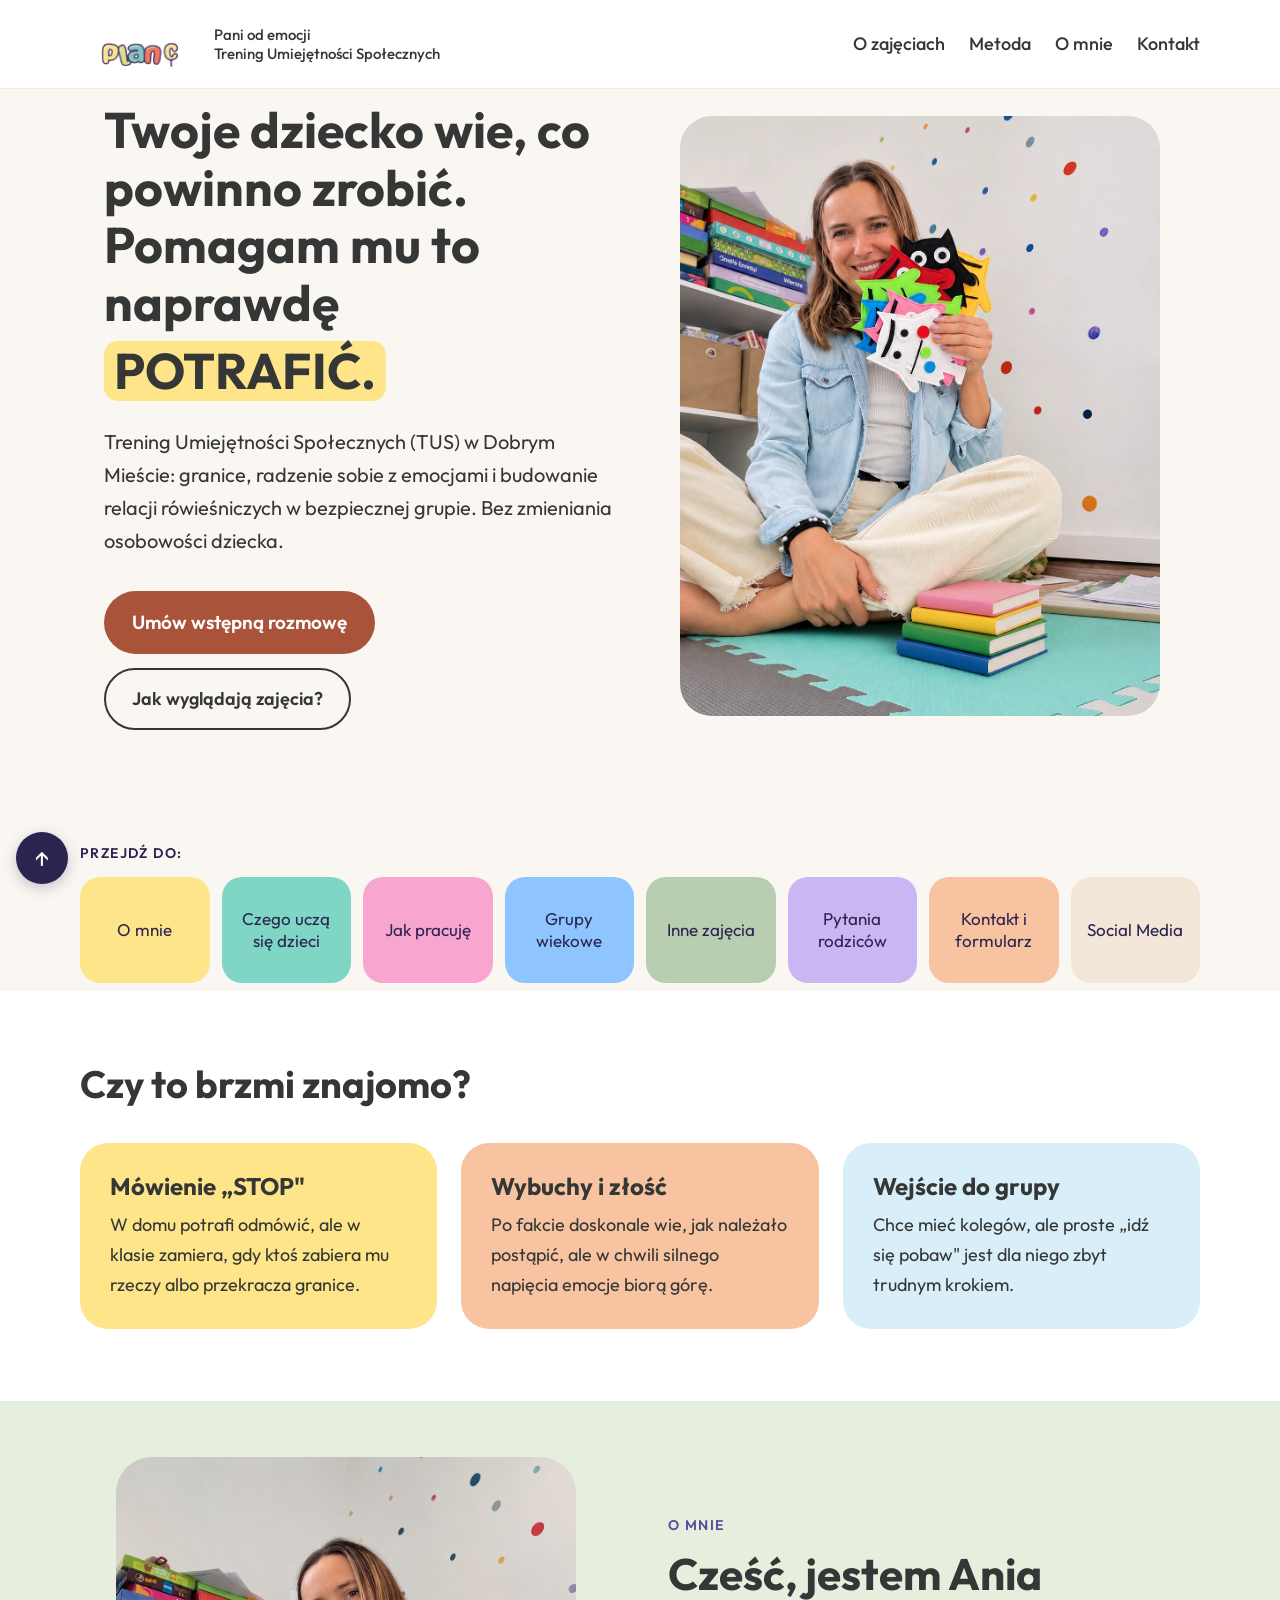
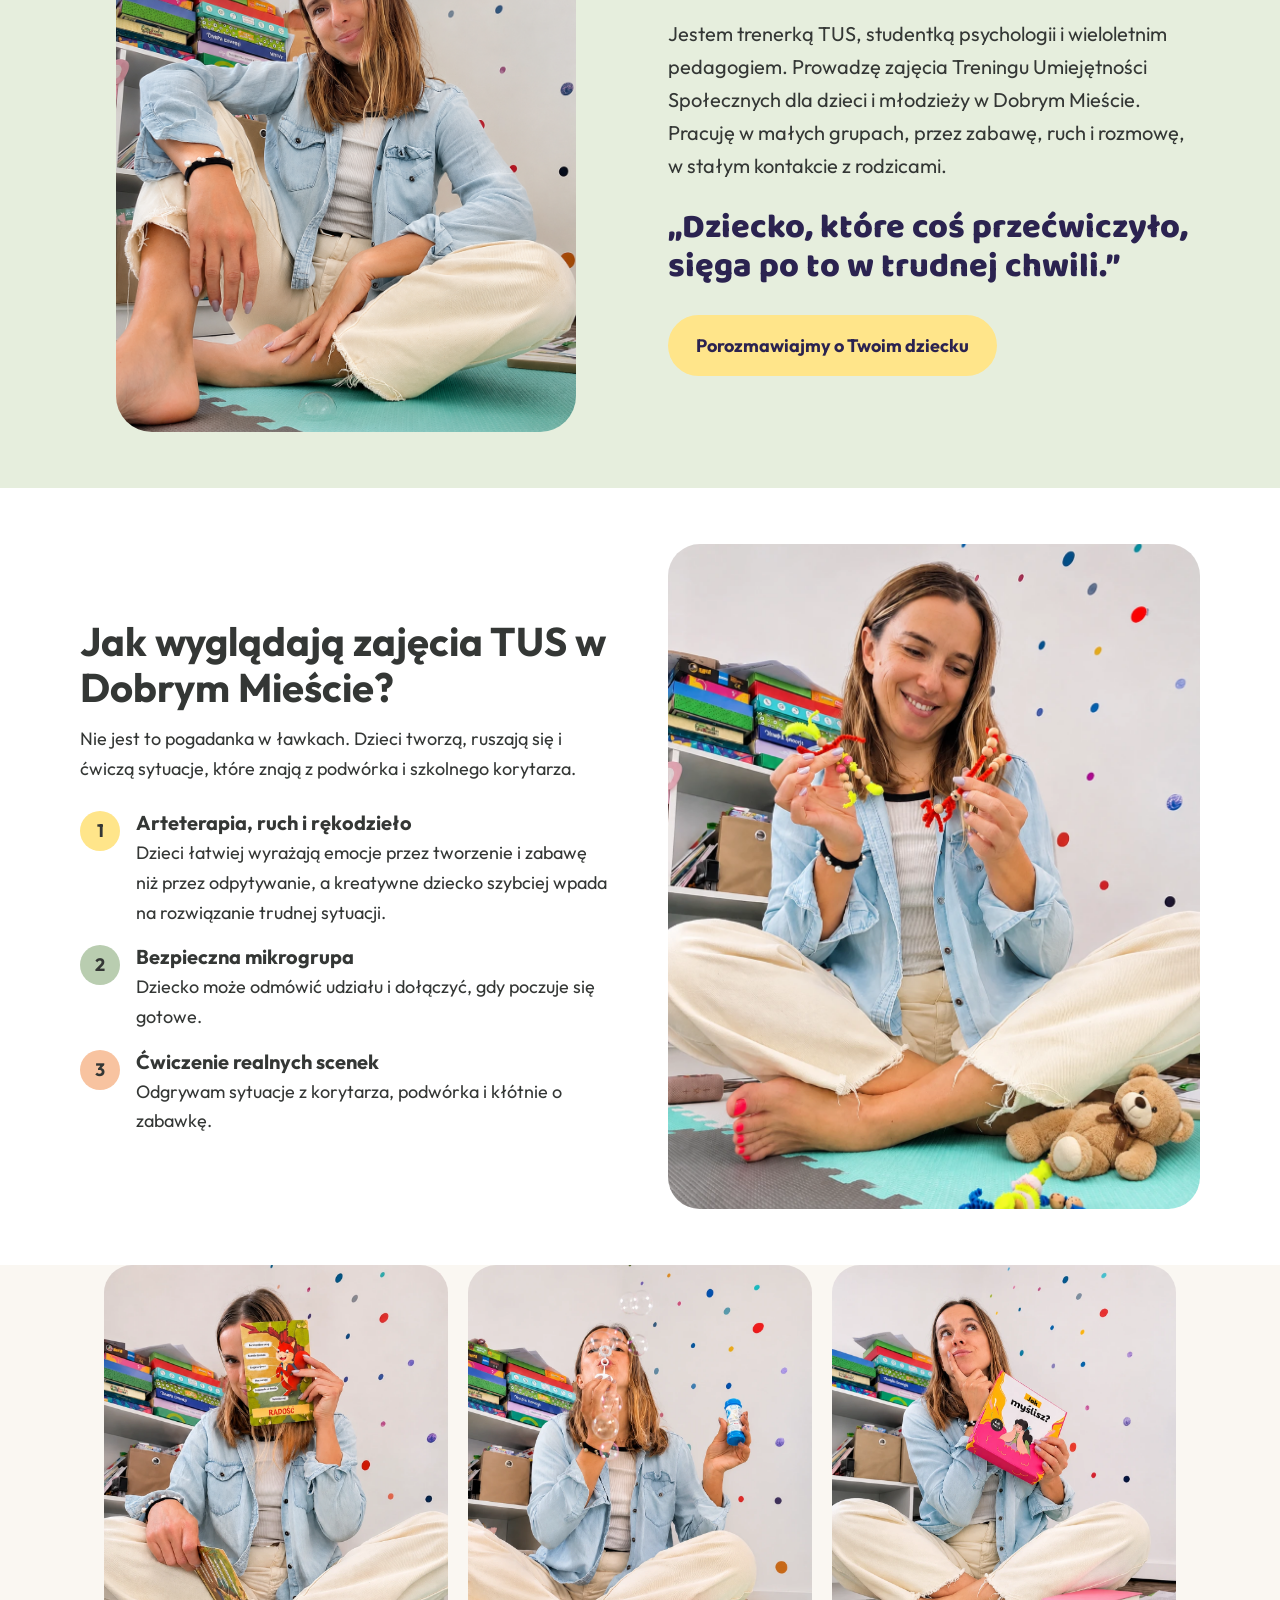
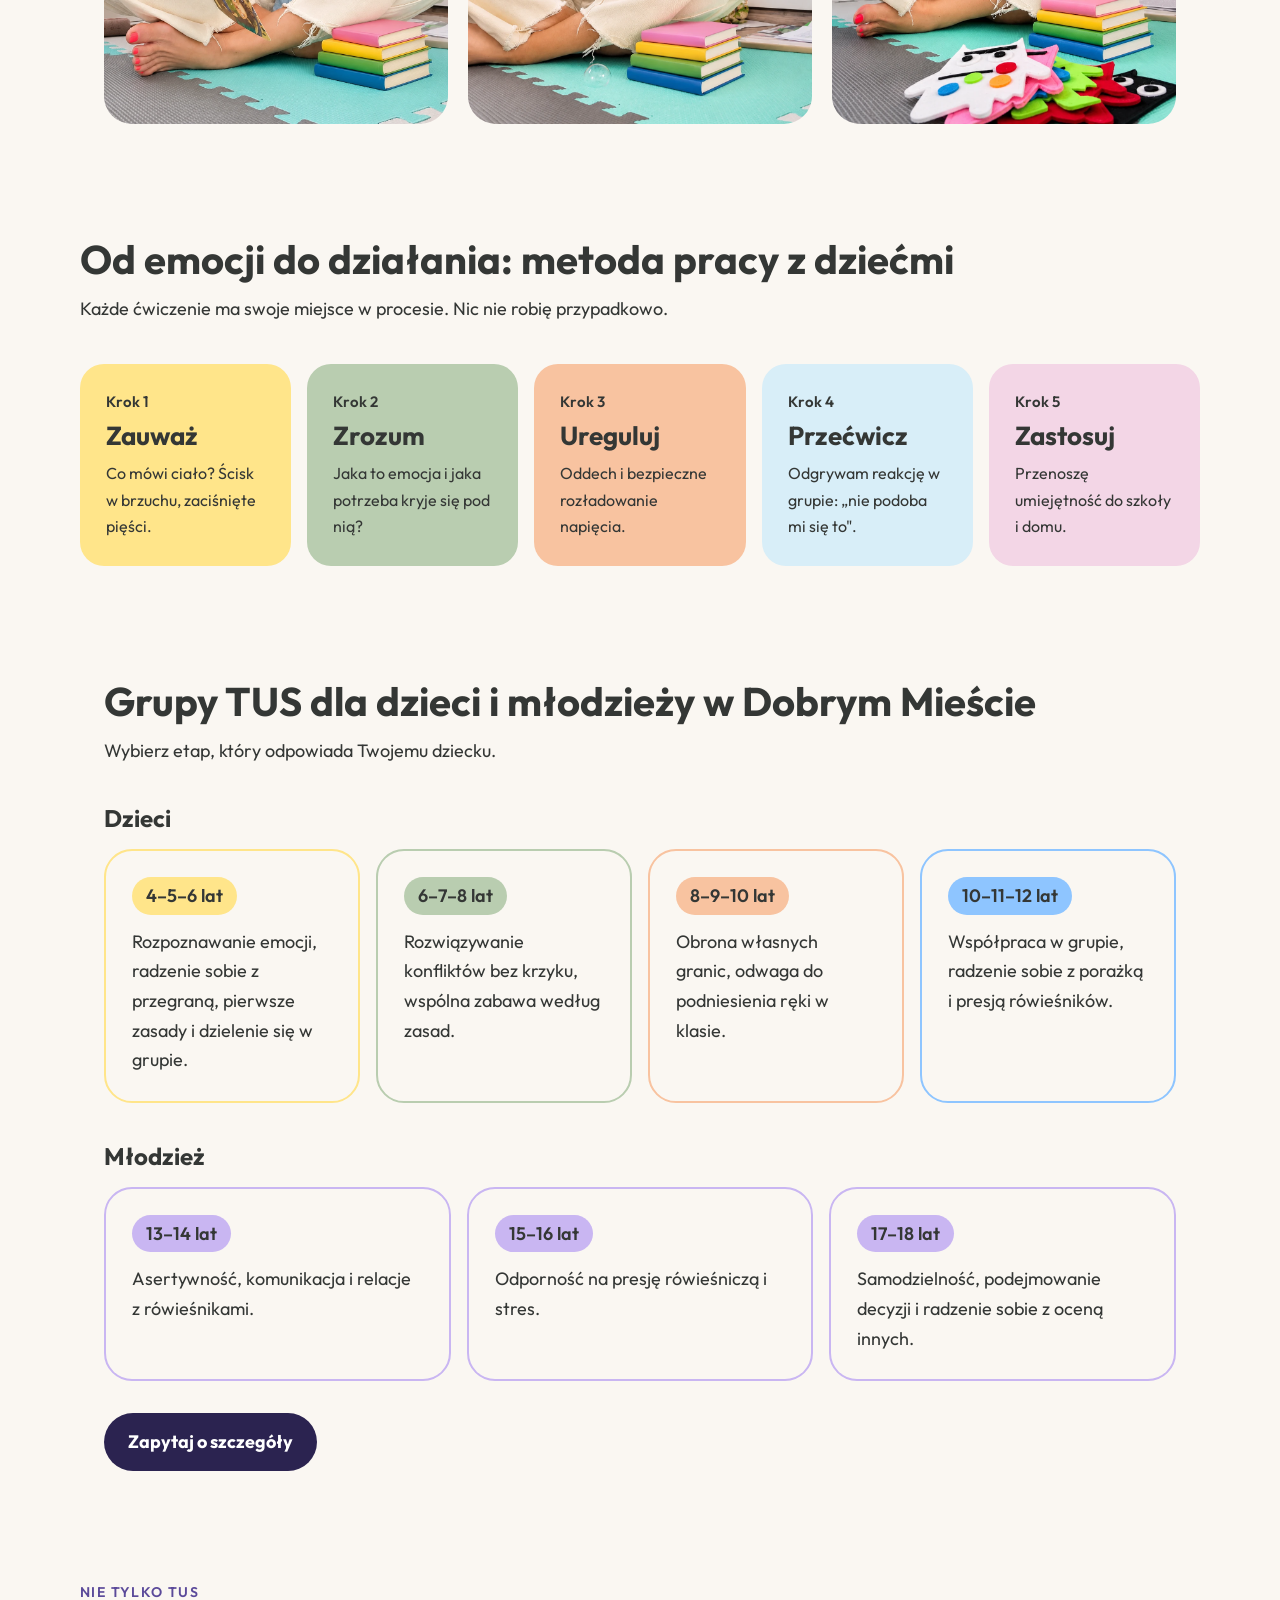
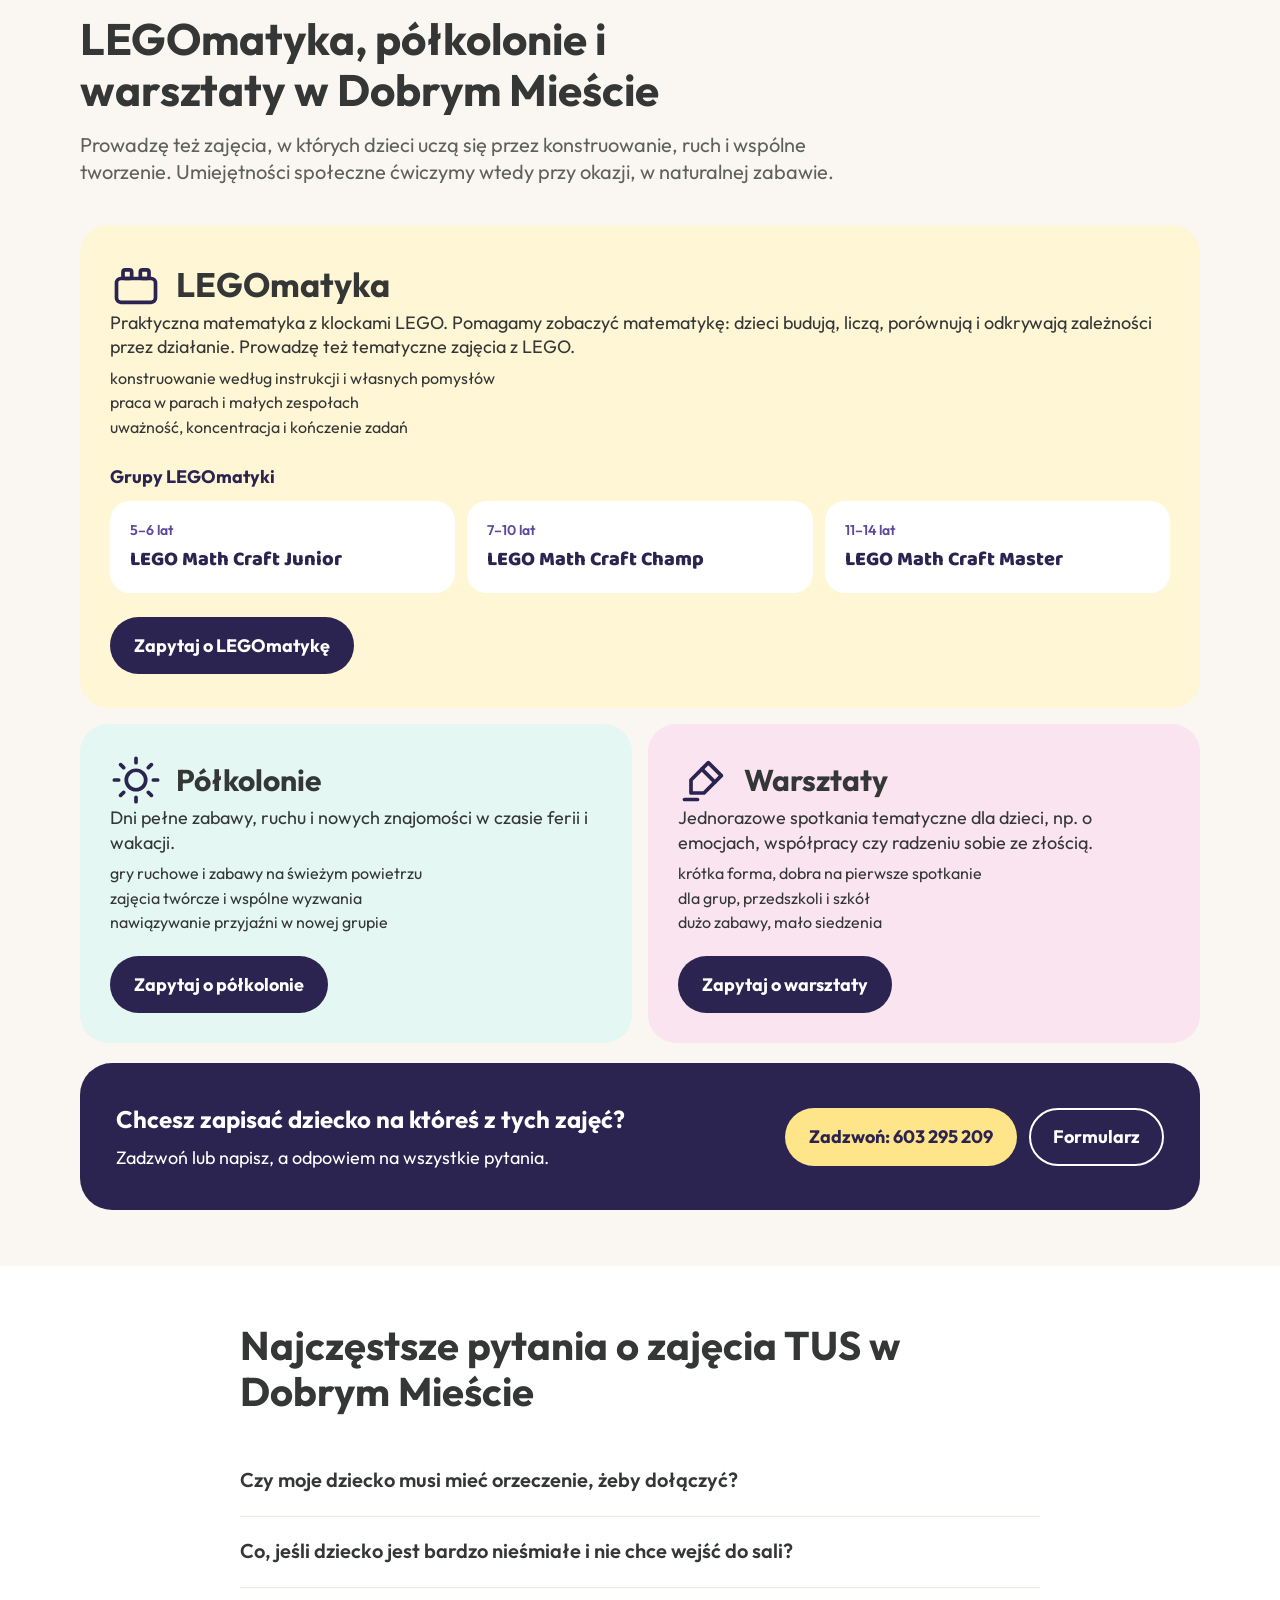
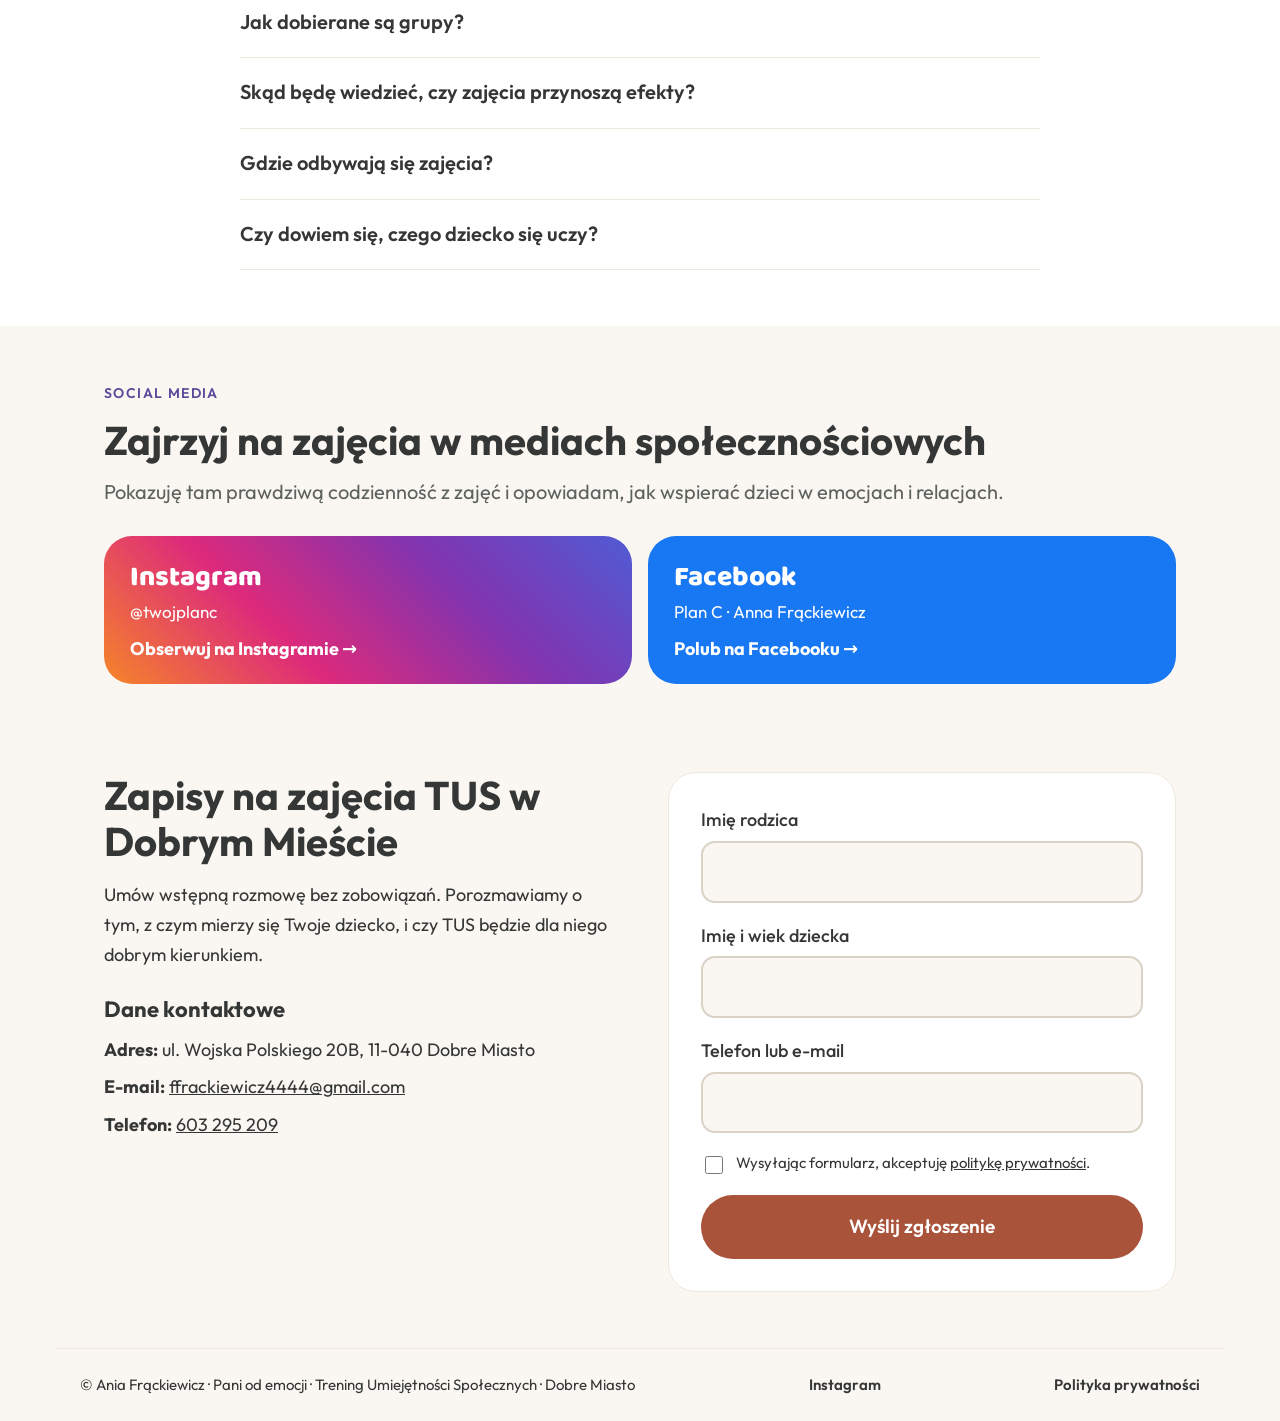
==== index.html @ 31fbe19f "Przycisk Zapytaj o szczegóły w tym samym ciemnym kolorze co pozostałe Co-Authored-By: Claude Haiku 5" ====
<!doctype html>
<html lang="pl">
<head>
<meta charset="utf-8">
<meta name="viewport" content="width=device-width, initial-scale=1">
<title>TUS Dobre Miasto – zajęcia dla dzieci | Ania Frąckiewicz</title>
<meta name="description" content="Trening Umiejętności Społecznych w Dobrym Mieście dla dzieci 3,5–17 lat: emocje, granice, relacje i pewność siebie w bezpiecznej grupie. Umów wstępną rozmowę.">
</head>
<body style="margin:0">
<link rel="stylesheet" href="fonts/fonts.css">
<style>
.tus-page{margin:0;background:#FAF7F2;color:#343735;font-family:'Outfit',system-ui,sans-serif;font-size:18px;line-height:1.65}
.tus-page img{max-width:100%;height:auto}
.tus-page section{box-sizing:border-box}
#inne-zajecia p,#inne-zajecia li,#inne-zajecia h3,#inne-zajecia h4{line-height:1.35}
#inne-zajecia li{margin:0 !important;padding:0 !important}
@media (max-width:700px){.tus-page .metoda-desc{font-size:clamp(11px,3.4vw,13px) !important}}
@media (max-width:700px){.tus-page .galeria-desk{display:none}}
@media (min-width:700px){.tus-page .one-line-desk{white-space:nowrap}}
@media (min-width:700px){.tus-page .cta-line{white-space:nowrap}}
#inne-zajecia ul{margin-top:8px !important}
.tus-page .inne-grid{display:grid;grid-template-columns:repeat(2,minmax(0,1fr));gap:16px}
@media (max-width:700px){.tus-page .inne-grid{grid-template-columns:1fr}}
.tus-page a{color:#343735}
.tus-page h1,.tus-page h2,.tus-page h3{font-family:'Outfit',system-ui,sans-serif;font-weight:700;line-height:1.15;margin:0;color:#343735}
.tus-page p{margin:0}
.tus-page details summary{cursor:pointer;list-style:none}
.tus-page details summary::-webkit-details-marker{display:none}
.tus-page .hnav{flex-wrap:nowrap}
@media (min-width:1000px){
  .tus-page .menu-tiles{grid-template-columns:repeat(8,minmax(0,1fr)) !important;width:100%;box-sizing:border-box}
}
@media (max-width:640px){
  .tus-page section{padding-top:48px !important;padding-bottom:48px !important}
  .tus-page .hdr{background:#FAF7F2 !important;border-bottom:none !important}
  .tus-page .hero-photo{order:-1}
  .tus-page #hero{position:relative;overflow:hidden;display:flex;flex-direction:column;justify-content:flex-end;min-height:940px;padding:96px 24px 8px !important;background:#2B2350 !important}
  .tus-page #hero .hero-wrap{display:contents !important}
  .tus-page #hero .hero-photo{position:absolute !important;top:0;left:0;width:100% !important;height:100% !important;max-width:none !important;aspect-ratio:auto !important;border-radius:0 !important;object-fit:cover;object-position:center 25%;z-index:0}
  .tus-page #hero::after{content:"";position:absolute;inset:0;background:linear-gradient(180deg,rgba(43,35,80,.10) 0%,rgba(43,35,80,.45) 40%,rgba(43,35,80,.92) 100%);pointer-events:none;z-index:1}
  .tus-page #hero .hero-text{position:static}
  .tus-page #hero .hero-text > *:not(.hero-badge){position:relative;z-index:2}
  .tus-page #hero h1,.tus-page #hero .hero-lead{color:#FFFFFF !important}
  .tus-page #hero h1 span{color:#2B2350 !important}
  .tus-page #hero .hero-lead{line-height:1.45 !important;margin:14px 0 24px !important}
  .tus-page #hero h1{line-height:1.08 !important}
  .tus-page #hero .hero-ghost{color:#FFFFFF !important;border-color:#FFFFFF !important}
  .tus-page section[id="o-mnie"] > div,.tus-page section[id="o-mnie"] > div > div{gap:28px !important}
  .tus-page section > div[style*="gap:56px"]{gap:28px !important}
  .tus-page section > div[style*="margin-top:40px"]{margin-top:24px !important}
  .tus-page .hnav-txt{display:none}
  .tus-page .hnav a{font-size:16px}
}
</style>

<script type="application/ld+json">
{"@context":"https://schema.org","@type":"LocalBusiness","name":"Pani od emocji – Trening Umiejętności Społecznych","description":"Trening Umiejętności Społecznych dla dzieci i młodzieży 3,5–17 lat w Dobrym Mieście.","telephone":"+48603295209","email":"ffrackiewicz4444@gmail.com","address":{"@type":"PostalAddress","streetAddress":"ul. Wojska Polskiego 20B","postalCode":"11-040","addressLocality":"Dobre Miasto","addressCountry":"PL"},"founder":{"@type":"Person","name":"Ania Frąckiewicz","jobTitle":"Trener Umiejętności Społecznych"},"sameAs":["https://www.instagram.com/twojplanc/"]}
</script>
<div id="top" class="tus-page" style="width:100%;box-sizing:border-box">

<!-- NAGŁÓWEK -->
<header class="hdr" style="background:#FFFFFF;border-bottom:1px solid #EFE9DF">
  <div style="max-width:1120px;margin:0 auto;padding:16px 24px;display:flex;flex-wrap:wrap;gap:16px;align-items:center;justify-content:space-between">
    <div style="display:flex;align-items:center;gap:14px">
      <div style="width:120px;height:56px;overflow:hidden;flex-shrink:0">
        <img src="zdjecia/logo-plan-c.png" alt="Logo Plan C" style="width:120px;height:auto;object-fit:cover;object-position:50% 20%;display:block">
      </div>
      <p style="margin:0;font-size:15px;line-height:1.3;font-weight:500">Pani od emocji<br>Trening Umiejętności Społecznych</p>
    </div>
    <nav class="hnav" style="display:flex;flex-wrap:wrap;gap:8px 24px;align-items:center;font-weight:500">
      <a class="hnav-txt" href="#zajecia" style="text-decoration:none">O zajęciach</a>
      <a class="hnav-txt" href="#metoda" style="text-decoration:none">Metoda</a>
      <a class="hnav-txt" href="#o-mnie" style="text-decoration:none">O mnie</a>
      <a class="hnav-txt" href="#kontakt" style="text-decoration:none">Kontakt</a>
    </nav>
  </div>
</header>

<!-- HERO -->
<section id="hero" style="max-width:1120px;margin:0 auto;padding:12px 24px 72px;display:grid;grid-template-columns:repeat(auto-fit,minmax(300px,1fr));gap:48px;align-items:center">
  <div class="hero-text">
        <h1 style="font-size:clamp(32px,9vw,50px)">Twoje dziecko wie, co powinno zrobić. Pomagam mu to naprawdę <span style="background:#FFE58A;padding:0 10px;border-radius:14px;display:inline-block;margin-top:10px;line-height:1.2">POTRAFIĆ.</span></h1>
    <p class="hero-lead" style="font-size:20px;margin:24px 0 34px;max-width:540px">Trening Umiejętności Społecznych (TUS) w Dobrym Mieście: granice, radzenie sobie z emocjami i budowanie relacji rówieśniczych w bezpiecznej grupie. Bez zmieniania osobowości dziecka.</p>
    <div style="display:flex;flex-wrap:wrap;gap:14px">
      <a href="#kontakt" style="text-decoration:none;background:#A9533A;color:#FFFFFF;font-weight:600;font-size:19px;padding:16px 28px;border-radius:999px">Umów wstępną rozmowę</a>
      <a class="hero-ghost" href="#zajecia" style="text-decoration:none;border:2px solid #343735;font-weight:600;padding:14px 26px;border-radius:999px">Jak wyglądają zajęcia?</a>
    </div>
  </div>
  <div class="hero-wrap" style="position:relative;justify-self:center;width:100%;max-width:480px">
    <img class="hero-photo" src="zdjecia/ania-hero.webp" alt="Ania Frąckiewicz z kolorowymi zabawkami z filcu i stosem książek" style="width:100%;display:block;border-radius:32px;aspect-ratio:4/5;object-fit:cover">
  </div>
</section>

<!-- PRZEJDŹ DO -->
<section style="padding:40px 24px 8px">
  <div style="max-width:1120px;margin:0 auto">
  <p style="font-size:14px;font-weight:600;letter-spacing:.1em;text-transform:uppercase;color:#2B2350;margin:0 0 12px">Przejdź do:</p>
    <nav class="menu-tiles" aria-label="Sekcje strony" style="display:grid;width:100%;box-sizing:border-box;grid-template-columns:repeat(auto-fit,minmax(150px,1fr));gap:12px">
        <a href="#o-mnie" style="display:flex;align-items:center;justify-content:center;text-align:center;text-decoration:none;color:#2B2350;font-weight:400;font-size:17px;line-height:1.3;background:#FFE58A;border-radius:20px;padding:18px 14px;min-height:70px">O mnie</a>
        <a href="#czy-to" style="display:flex;align-items:center;justify-content:center;text-align:center;text-decoration:none;color:#2B2350;font-weight:400;font-size:17px;line-height:1.3;background:#7FD6C4;border-radius:20px;padding:18px 14px;min-height:70px">Czego uczą się dzieci</a>
        <a href="#metoda" style="display:flex;align-items:center;justify-content:center;text-align:center;text-decoration:none;color:#2B2350;font-weight:400;font-size:17px;line-height:1.3;background:#F8A5D0;border-radius:20px;padding:18px 14px;min-height:70px">Jak pracuję</a>
        <a href="#grupy" style="display:flex;align-items:center;justify-content:center;text-align:center;text-decoration:none;color:#2B2350;font-weight:400;font-size:17px;line-height:1.3;background:#8EC5FF;border-radius:20px;padding:18px 14px;min-height:70px">Grupy wiekowe</a>
        <a href="#inne-zajecia" style="display:flex;align-items:center;justify-content:center;text-align:center;text-decoration:none;color:#2B2350;font-weight:400;font-size:17px;line-height:1.3;background:#B9CDB0;border-radius:20px;padding:18px 14px;min-height:70px">Inne zajęcia</a>
        <a href="#faq" style="display:flex;align-items:center;justify-content:center;text-align:center;text-decoration:none;color:#2B2350;font-weight:400;font-size:17px;line-height:1.3;background:#C9B6F2;border-radius:20px;padding:18px 14px;min-height:70px">Pytania rodziców</a>
        <a href="#kontakt" style="display:flex;align-items:center;justify-content:center;text-align:center;text-decoration:none;color:#2B2350;font-weight:400;font-size:17px;line-height:1.3;background:#F8C3A0;border-radius:20px;padding:18px 14px;min-height:70px">Kontakt i formularz</a>
        <a href="#social" style="display:flex;align-items:center;justify-content:center;text-align:center;text-decoration:none;color:#2B2350;font-weight:400;font-size:17px;line-height:1.3;background:#F2E6D8;border-radius:20px;padding:18px 14px;min-height:70px">Social Media</a>
    </nav>
  </div>
</section>

<!-- CZY TO BRZMI ZNAJOMO -->
<section id="czy-to" style="padding:72px 24px;background:#FFFFFF;scroll-margin-top:16px">
  <div style="max-width:1120px;margin:0 auto">
    <h2 style="font-size:38px">Czy to brzmi znajomo?</h2>
    <div style="display:grid;grid-template-columns:repeat(auto-fit,minmax(260px,1fr));gap:24px;margin-top:36px">
      <div style="background:#FFE58A;border-radius:28px;padding:30px">
        <h3 style="font-size:24px;margin-bottom:10px">Mówienie „STOP"</h3>
        <p style="margin:0">W domu potrafi odmówić, ale w klasie zamiera, gdy ktoś zabiera mu rzeczy albo przekracza granice.</p>
      </div>
      <div style="background:#F8C3A0;border-radius:28px;padding:30px">
        <h3 style="font-size:24px;margin-bottom:10px">Wybuchy i złość</h3>
        <p style="margin:0">Po fakcie doskonale wie, jak należało postąpić, ale w chwili silnego napięcia emocje biorą górę.</p>
      </div>
      <div style="background:#D8EEF8;border-radius:28px;padding:30px">
        <h3 style="font-size:24px;margin-bottom:10px">Wejście do grupy</h3>
        <p style="margin:0">Chce mieć kolegów, ale proste „idź się pobaw" jest dla niego zbyt trudnym krokiem.</p>
      </div>
    </div>
  </div>
</section>

<!-- O MNIE -->
<section id="o-mnie" style="background:#E6EEDD;padding:56px 24px">
  <div style="max-width:1120px;margin:0 auto;display:grid;grid-template-columns:repeat(auto-fit,minmax(300px,1fr));gap:56px;align-items:center">
    <img src="zdjecia/ania-o-mnie.png" alt="Ania Frąckiewicz, trenerka TUS w Dobrym Mieście, siedzi na macie wśród zabawek" style="width:100%;max-width:460px;justify-self:center;border-radius:36px;display:block;aspect-ratio:4/5;object-fit:cover;object-position:center 30%">
    <div>
      <p style="font-weight:600;font-size:14px;letter-spacing:.1em;text-transform:uppercase;color:#5B4A9A;margin:0 0 12px">O mnie</p>
      <h2 style="font-size:44px;margin-bottom:18px">Cześć, jestem Ania</h2>
      <p style="font-size:20px">Jestem trenerką TUS, studentką psychologii i wieloletnim pedagogiem. Prowadzę zajęcia Treningu Umiejętności Społecznych dla dzieci i młodzieży w Dobrym Mieście. Pracuję w małych grupach, przez zabawę, ruch i rozmowę, w stałym kontakcie z rodzicami.</p>
      <p style="font-family:'Baloo 2',sans-serif;font-weight:800;font-size:clamp(26px,3vw,34px);line-height:1.15;color:#2B2350;margin:26px 0 0">„Dziecko, które coś przećwiczyło, sięga po to w trudnej chwili.”</p>
      <div style="margin-top:28px"><a href="#kontakt" style="text-decoration:none;display:inline-block;background:#FFE58A;color:#2B2350;font-weight:700;font-size:18px;padding:16px 28px;border-radius:999px">Porozmawiajmy o Twoim dziecku</a></div>
    </div>
  </div>
</section>

<!-- JAK WYGLĄDAJĄ ZAJĘCIA -->
<section id="zajecia" style="background:#FFFFFF;padding:56px 24px">
  <div style="max-width:1120px;margin:0 auto;display:grid;grid-template-columns:repeat(auto-fit,minmax(300px,1fr));gap:56px;align-items:center">
    <div>
      <h2 style="font-size:40px;margin-bottom:14px">Jak wyglądają zajęcia TUS w Dobrym Mieście?</h2>
      <p style="margin-bottom:28px">Nie jest to pogadanka w ławkach. Dzieci tworzą, ruszają się i ćwiczą sytuacje, które znają z podwórka i szkolnego korytarza.</p>
      <div style="display:flex;flex-direction:column;gap:18px">
        <div style="display:flex;gap:16px;align-items:flex-start"><span style="flex-shrink:0;width:40px;height:40px;border-radius:50%;background:#FFE58A;display:flex;align-items:center;justify-content:center;font-weight:700">1</span><div><h3 style="font-size:20px;margin-bottom:4px">Arteterapia, ruch i rękodzieło</h3>Dzieci łatwiej wyrażają emocje przez tworzenie i zabawę niż przez odpytywanie, a kreatywne dziecko szybciej wpada na rozwiązanie trudnej sytuacji.</div></div>
        <div style="display:flex;gap:16px;align-items:flex-start"><span style="flex-shrink:0;width:40px;height:40px;border-radius:50%;background:#B9CDB0;display:flex;align-items:center;justify-content:center;font-weight:700">2</span><div><h3 style="font-size:20px;margin-bottom:4px">Bezpieczna mikrogrupa</h3>Dziecko może odmówić udziału i dołączyć, gdy poczuje się gotowe.</div></div>
        <div style="display:flex;gap:16px;align-items:flex-start"><span style="flex-shrink:0;width:40px;height:40px;border-radius:50%;background:#F8C3A0;display:flex;align-items:center;justify-content:center;font-weight:700">3</span><div><h3 style="font-size:20px;margin-bottom:4px">Ćwiczenie realnych scenek</h3>Odgrywam sytuacje z korytarza, podwórka i kłótnie o zabawkę.</div></div>
      </div>
    </div>
    <img src="zdjecia/ania-zajecia.webp" alt="Ania Frąckiewicz przy kolorowych druciach i koralikach podczas zajęć TUS" style="width:100%;border-radius:32px;display:block;aspect-ratio:4/5;object-fit:cover">
  </div>
</section>

<!-- GALERIA -->
<section class="galeria-desk" style="max-width:1120px;margin:0 auto;padding:0 24px 56px">
  <div style="display:grid;grid-template-columns:repeat(auto-fit,minmax(220px,1fr));gap:20px">
    <img src="zdjecia/galeria-radosc.webp" alt="Karta emocji RADOŚĆ z zajęć TUS" style="width:100%;border-radius:28px;display:block;aspect-ratio:3/4;object-fit:cover">
    <img src="zdjecia/galeria-banki.webp" alt="Zabawa bańkami mydlanymi na zajęciach TUS" style="width:100%;border-radius:28px;display:block;aspect-ratio:3/4;object-fit:cover">
    <img src="zdjecia/galeria-jak-myslisz.webp" alt="Karty Jak myślisz? na zajęciach TUS" style="width:100%;border-radius:28px;display:block;aspect-ratio:3/4;object-fit:cover">
  </div>
</section>

<!-- METODA -->
<section id="metoda" style="padding:56px 24px;background:#FAF7F2">
  <div style="max-width:1120px;margin:0 auto">
    <h2 style="font-size:40px">Od emocji do działania: metoda pracy z dziećmi</h2>
    <p style="margin:12px 0 40px;max-width:640px">Każde ćwiczenie ma swoje miejsce w procesie. Nic nie robię przypadkowo.</p>
    <div style="display:grid;grid-template-columns:repeat(auto-fit,minmax(190px,1fr));gap:16px">
      <div style="background:#FFE58A;border-radius:24px;padding:26px"><p style="margin:0;font-weight:600;font-size:15px">Krok 1</p><h3 style="font-size:26px;margin:6px 0 10px">Zauważ</h3><p class="metoda-desc" style="margin:0;font-size:16px">Co mówi ciało? Ścisk w brzuchu, zaciśnięte pięści.</p></div>
      <div style="background:#B9CDB0;border-radius:24px;padding:26px"><p style="margin:0;font-weight:600;font-size:15px">Krok 2</p><h3 style="font-size:26px;margin:6px 0 10px">Zrozum</h3><p class="metoda-desc" style="margin:0;font-size:16px">Jaka to emocja i jaka potrzeba kryje się pod nią?</p></div>
      <div style="background:#F8C3A0;border-radius:24px;padding:26px"><p style="margin:0;font-weight:600;font-size:15px">Krok 3</p><h3 style="font-size:26px;margin:6px 0 10px">Ureguluj</h3><p class="metoda-desc" style="margin:0;font-size:16px">Oddech i bezpieczne rozładowanie napięcia.</p></div>
      <div style="background:#D8EEF8;border-radius:24px;padding:26px"><p style="margin:0;font-weight:600;font-size:15px">Krok 4</p><h3 style="font-size:26px;margin:6px 0 10px">Przećwicz</h3><p class="metoda-desc" style="margin:0;font-size:16px">Odgrywam reakcję w grupie: „nie podoba mi się to".</p></div>
      <div style="background:#F3D6E6;border-radius:24px;padding:26px"><p style="margin:0;font-weight:600;font-size:15px">Krok 5</p><h3 style="font-size:26px;margin:6px 0 10px">Zastosuj</h3><p class="metoda-desc" style="margin:0;font-size:16px">Przenoszę umiejętność do szkoły i domu.</p></div>
    </div>
  </div>
</section>

<!-- GRUPY -->
<section id="grupy" style="max-width:1120px;margin:0 auto;padding:56px 24px">
  <h2 style="font-size:40px">Grupy TUS dla dzieci i młodzieży w Dobrym Mieście</h2>
  <p style="margin:12px 0 40px;max-width:640px">Wybierz etap, który odpowiada Twojemu dziecku.</p>
  <h3 style="font-size:24px;margin:0 0 16px">Dzieci</h3>
  <div style="display:grid;grid-template-columns:repeat(auto-fit,minmax(220px,1fr));gap:16px">
      <article style="border:2px solid #FFE58A;border-radius:28px;padding:26px;display:flex;flex-direction:column;gap:12px">
        <p style="margin:0;align-self:flex-start;background:#FFE58A;padding:4px 14px;border-radius:999px;font-weight:600">4–5–6 lat</p>
        <p style="margin:0">Rozpoznawanie emocji, radzenie sobie z przegraną, pierwsze zasady i dzielenie się w grupie.</p>
      </article>
      <article style="border:2px solid #B9CDB0;border-radius:28px;padding:26px;display:flex;flex-direction:column;gap:12px">
        <p style="margin:0;align-self:flex-start;background:#B9CDB0;padding:4px 14px;border-radius:999px;font-weight:600">6–7–8 lat</p>
        <p style="margin:0">Rozwiązywanie konfliktów bez krzyku, wspólna zabawa według zasad.</p>
      </article>
      <article style="border:2px solid #F8C3A0;border-radius:28px;padding:26px;display:flex;flex-direction:column;gap:12px">
        <p style="margin:0;align-self:flex-start;background:#F8C3A0;padding:4px 14px;border-radius:999px;font-weight:600">8–9–10 lat</p>
        <p style="margin:0">Obrona własnych granic, odwaga do podniesienia ręki w klasie.</p>
      </article>
      <article style="border:2px solid #8EC5FF;border-radius:28px;padding:26px;display:flex;flex-direction:column;gap:12px">
        <p style="margin:0;align-self:flex-start;background:#8EC5FF;padding:4px 14px;border-radius:999px;font-weight:600">10–11–12 lat</p>
        <p style="margin:0">Współpraca w grupie, radzenie sobie z porażką i presją rówieśników.</p>
      </article>
  </div>
  <h3 style="font-size:24px;margin:40px 0 16px">Młodzież</h3>
  <div style="display:grid;grid-template-columns:repeat(auto-fit,minmax(220px,1fr));gap:16px">
      <article style="border:2px solid #C9B6F2;border-radius:28px;padding:26px;display:flex;flex-direction:column;gap:12px">
        <p style="margin:0;align-self:flex-start;background:#C9B6F2;padding:4px 14px;border-radius:999px;font-weight:600">13–14 lat</p>
        <p style="margin:0">Asertywność, komunikacja i relacje z rówieśnikami.</p>
      </article>
      <article style="border:2px solid #C9B6F2;border-radius:28px;padding:26px;display:flex;flex-direction:column;gap:12px">
        <p style="margin:0;align-self:flex-start;background:#C9B6F2;padding:4px 14px;border-radius:999px;font-weight:600">15–16 lat</p>
        <p style="margin:0">Odporność na presję rówieśniczą i stres.</p>
      </article>
      <article style="border:2px solid #C9B6F2;border-radius:28px;padding:26px;display:flex;flex-direction:column;gap:12px">
        <p style="margin:0;align-self:flex-start;background:#C9B6F2;padding:4px 14px;border-radius:999px;font-weight:600">17–18 lat</p>
        <p style="margin:0">Samodzielność, podejmowanie decyzji i radzenie sobie z oceną innych.</p>
      </article>
  </div>
  <a href="#kontakt" style="text-decoration:none;display:inline-block;margin-top:32px;background:#2B2350;color:#FFFFFF;font-weight:700;padding:14px 24px;border-radius:999px">Zapytaj o szczegóły</a>
</section>

<!-- INNE ZAJĘCIA -->
<section id="inne-zajecia" style="background:#FAF7F2;padding:56px 24px;scroll-margin-top:16px">
  <div style="max-width:1120px;margin:0 auto">
    <p style="font-weight:600;font-size:14px;letter-spacing:.1em;text-transform:uppercase;color:#5B4A9A;margin:0 0 12px">Nie tylko TUS</p>
    <h2 style="font-size:44px;max-width:20ch">LEGOmatyka, półkolonie i warsztaty w Dobrym Mieście</h2>
    <p style="font-size:20px;color:#5E625F;max-width:60ch;margin:16px 0 0">Prowadzę też zajęcia, w których dzieci uczą się przez konstruowanie, ruch i wspólne tworzenie. Umiejętności społeczne ćwiczymy wtedy przy okazji, w naturalnej zabawie.</p>
    <div class="inne-grid" style="margin-top:40px">
      <div style="grid-column:1/-1;background:#FFF6D6;border-radius:28px;padding:34px 30px">
        <div style="display:flex;align-items:center;gap:14px"><svg viewBox="0 0 24 24" width="52" height="52" fill="none" stroke="#2B2350" stroke-width="1.7" stroke-linejoin="round" aria-hidden="true"><rect x="3" y="9" width="18" height="11" rx="2"></rect><rect x="6" y="5" width="4" height="4" rx="1"></rect><rect x="14" y="5" width="4" height="4" rx="1"></rect></svg><h3 style="font-size:34px;margin:0">LEGOmatyka</h3></div>
        <p style="margin:0;font-size:18px">Praktyczna matematyka z klockami LEGO. Pomagamy zobaczyć matematykę: dzieci budują, liczą, porównują i odkrywają zależności przez działanie. Prowadzę też tematyczne zajęcia z LEGO.</p>
        <ul style="margin:16px 0 0;padding:0;list-style:none;display:grid;gap:3px;font-size:16px;line-height:1.35">
          <li>konstruowanie według instrukcji i własnych pomysłów</li>
          <li>praca w parach i małych zespołach</li>
          <li>uważność, koncentracja i kończenie zadań</li>
        </ul>
        <p style="font-weight:700;color:#2B2350;margin:26px 0 12px">Grupy LEGOmatyki</p>
        <div style="display:grid;grid-template-columns:repeat(auto-fit,minmax(200px,1fr));gap:12px">
          <div style="background:#FFFFFF;border-radius:20px;padding:20px">
            <p style="margin:0;font-size:14px;font-weight:600;color:#5B4A9A">5–6 lat</p>
            <h4 style="font-size:20px;margin:6px 0 0;font-family:'Baloo 2',sans-serif;font-weight:800;color:#2B2350">LEGO Math Craft Junior</h4>
          </div>
          <div style="background:#FFFFFF;border-radius:20px;padding:20px">
            <p style="margin:0;font-size:14px;font-weight:600;color:#5B4A9A">7–10 lat</p>
            <h4 style="font-size:20px;margin:6px 0 0;font-family:'Baloo 2',sans-serif;font-weight:800;color:#2B2350">LEGO Math Craft Champ</h4>
          </div>
          <div style="background:#FFFFFF;border-radius:20px;padding:20px">
            <p style="margin:0;font-size:14px;font-weight:600;color:#5B4A9A">11–14 lat</p>
            <h4 style="font-size:20px;margin:6px 0 0;font-family:'Baloo 2',sans-serif;font-weight:800;color:#2B2350">LEGO Math Craft Master</h4>
          </div>
        </div>
        <a href="#kontakt" style="text-decoration:none;display:inline-block;margin-top:24px;background:#2B2350;color:#FFFFFF;font-weight:700;padding:14px 24px;border-radius:999px">Zapytaj o LEGOmatykę</a>
      </div>
      <div style="background:#E4F7F2;border-radius:28px;padding:30px">
        <div style="display:flex;align-items:center;gap:14px"><svg viewBox="0 0 24 24" width="52" height="52" fill="none" stroke="#2B2350" stroke-width="1.7" stroke-linecap="round" aria-hidden="true"><circle cx="12" cy="12" r="4.5"></circle><path d="M12 2v2M12 20v2M2 12h2M20 12h2M4.9 4.9l1.4 1.4M17.7 17.7l1.4 1.4M4.9 19.1l1.4-1.4M17.7 6.3l1.4-1.4"></path></svg><h3 style="font-size:30px;margin:0">Półkolonie</h3></div>
        <p style="margin:0">Dni pełne zabawy, ruchu i nowych znajomości w czasie ferii i wakacji.</p>
        <ul style="margin:16px 0 0;padding:0;list-style:none;display:grid;gap:3px;font-size:16px;line-height:1.35">
          <li>gry ruchowe i zabawy na świeżym powietrzu</li>
          <li>zajęcia twórcze i wspólne wyzwania</li>
          <li>nawiązywanie przyjaźni w nowej grupie</li>
        </ul>
        <a href="#kontakt" style="text-decoration:none;display:inline-block;margin-top:22px;background:#2B2350;color:#FFFFFF;font-weight:700;padding:14px 24px;border-radius:999px">Zapytaj o półkolonie</a>
      </div>
      <div style="background:#F9E4EF;border-radius:28px;padding:30px">
        <div style="display:flex;align-items:center;gap:14px"><svg viewBox="0 0 24 24" width="52" height="52" fill="none" stroke="#2B2350" stroke-width="1.7" stroke-linecap="round" stroke-linejoin="round" aria-hidden="true"><path d="M14 4l6 6-8 8H6v-6z"></path><path d="M11 7l6 6"></path><path d="M3 21h6"></path></svg><h3 style="font-size:30px;margin:0">Warsztaty</h3></div>
        <p style="margin:0">Jednorazowe spotkania tematyczne dla dzieci, np. o emocjach, współpracy czy radzeniu sobie ze złością.</p>
        <ul style="margin:16px 0 0;padding:0;list-style:none;display:grid;gap:3px;font-size:16px;line-height:1.35">
          <li>krótka forma, dobra na pierwsze spotkanie</li>
          <li>dla grup, przedszkoli i szkół</li>
          <li>dużo zabawy, mało siedzenia</li>
        </ul>
        <a href="#kontakt" style="text-decoration:none;display:inline-block;margin-top:22px;background:#2B2350;color:#FFFFFF;font-weight:700;padding:14px 24px;border-radius:999px">Zapytaj o warsztaty</a>
      </div>
    </div>
    <div style="margin-top:20px;background:#2B2350;color:#FFFFFF;border-radius:32px;padding:40px 36px;display:flex;flex-wrap:wrap;gap:24px;justify-content:space-between;align-items:center">
      <div style="flex:1 1 auto;min-width:0">
        <h3 class="cta-line" style="font-size:24px;color:#FFFFFF">Chcesz zapisać dziecko na któreś z tych zajęć?</h3>
        <p style="margin:10px 0 0">Zadzwoń lub napisz, a odpowiem na wszystkie pytania.</p>
      </div>
      <div style="display:flex;flex-wrap:wrap;gap:12px">
        <a href="tel:+48603295209" style="text-decoration:none;background:#FFE58A;color:#2B2350;font-weight:700;padding:14px 24px;border-radius:999px">Zadzwoń: 603 295 209</a>
        <a href="#kontakt" style="text-decoration:none;border:2px solid #FFFFFF;color:#FFFFFF;font-weight:700;padding:12px 22px;border-radius:999px">Formularz</a>
      </div>
    </div>
  </div>
</section>

<!-- FAQ -->
<section id="faq" style="background:#FFFFFF;padding:56px 24px">
  <div style="max-width:800px;margin:0 auto">
    <h2 style="font-size:40px;margin-bottom:32px">Najczęstsze pytania o zajęcia TUS w Dobrym Mieście</h2>
    <details style="border-bottom:1px solid #EFE9DF;padding:20px 0">
      <summary><h3 style="font-size:20px;font-weight:600;display:inline">Czy moje dziecko musi mieć orzeczenie, żeby dołączyć?</h3></summary>
      <p style="margin:12px 0 0">Nie. TUS to wsparcie dla dzieci, które chcą lepiej radzić sobie w grupie. Umiejętności społeczne przydają się każdemu dziecku.</p>
    </details>
    <details style="border-bottom:1px solid #EFE9DF;padding:20px 0">
      <summary><h3 style="font-size:20px;font-weight:600;display:inline">Co, jeśli dziecko jest bardzo nieśmiałe i nie chce wejść do sali?</h3></summary>
      <p style="margin:12px 0 0">Nie ma presji. Dziecko może zacząć od obserwacji i dołączać do ćwiczeń we własnym tempie.</p>
    </details>
    <details style="border-bottom:1px solid #EFE9DF;padding:20px 0">
      <summary><h3 style="font-size:20px;font-weight:600;display:inline">Jak dobierane są grupy?</h3></summary>
      <p style="margin:12px 0 0">Według wieku, dojrzałości i indywidualnych potrzeb dziecka. Przed zapisem rozmawiam z rodzicem.</p>
    </details>
    <details style="border-bottom:1px solid #EFE9DF;padding:20px 0">
      <summary><h3 style="font-size:20px;font-weight:600;display:inline">Skąd będę wiedzieć, czy zajęcia przynoszą efekty?</h3></summary>
      <p style="margin:12px 0 0">Dwa razy w roku odbywa się spotkanie ewaluacyjne, na którym omawiam postępy i kolejne kroki.</p>
    </details>
      <details style="border-bottom:1px solid #EFE9DF;padding:20px 0">
        <summary><h3 style="font-size:20px;font-weight:600;display:inline">Gdzie odbywają się zajęcia?</h3></summary>
        <p style="margin:12px 0 0">Zajęcia odbywają się w Dobrym Mieście, przy ul. Wojska Polskiego 20B. Zapraszam też dzieci z okolicznych miejscowości.</p>
      </details>
      <details style="border-bottom:1px solid #EFE9DF;padding:20px 0">
        <summary><h3 style="font-size:20px;font-weight:600;display:inline">Czy dowiem się, czego dziecko się uczy?</h3></summary>
        <p style="margin:12px 0 0">Tak. Rodzice wiedzą, nad czym pracujemy i jak wspierać dziecko w domu. Po pierwszym półroczu odbywają się spotkania ewaluacyjne, na których omawiamy postępy.</p>
      </details>
  </div>
</section>

<!-- SOCIAL MEDIA -->
<section id="social" style="max-width:1120px;margin:0 auto;padding:56px 24px 32px">
  <p style="font-weight:600;font-size:14px;letter-spacing:.1em;text-transform:uppercase;color:#5B4A9A;margin:0 0 12px">Social media</p>
  <h2 class="one-line-desk" style="font-size:40px">Zajrzyj na zajęcia w mediach społecznościowych</h2>
  <p class="one-line-desk" style="font-size:20px;color:#5E625F;margin:12px 0 0">Pokazuję tam prawdziwą codzienność z zajęć i opowiadam, jak wspierać dzieci w emocjach i relacjach.</p>
  <div style="display:grid;grid-template-columns:repeat(auto-fit,minmax(280px,1fr));gap:16px;margin-top:28px">
    <a href="https://www.instagram.com/twojplanc?lqvp=MWFndGFkZGN6c3llcw==" target="_blank" rel="noopener" style="text-decoration:none;color:#FFFFFF;background:linear-gradient(45deg,#F58529,#DD2A7B,#8134AF,#515BD4);border-radius:28px;padding:24px 26px;display:flex;flex-direction:column;gap:4px;line-height:1.3">
      <span style="font-family:'Baloo 2',sans-serif;font-weight:800;font-size:28px">Instagram</span>
      <span style="font-size:17px">@twojplanc</span>
      <span style="font-weight:700;margin-top:10px">Obserwuj na Instagramie →</span>
    </a>
    <a href="https://www.facebook.com/share/1EM45qKxv7/?mibextid=wwXIfr" target="_blank" rel="noopener" style="text-decoration:none;color:#FFFFFF;background:#1877F2;border-radius:28px;padding:24px 26px;display:flex;flex-direction:column;gap:4px;line-height:1.3">
      <span style="font-family:'Baloo 2',sans-serif;font-weight:800;font-size:28px">Facebook</span>
      <span style="font-size:17px">Plan C · Anna Frąckiewicz</span>
      <span style="font-weight:700;margin-top:10px">Polub na Facebooku →</span>
    </a>
  </div>
</section>

<!-- KONTAKT -->
<section id="kontakt" style="max-width:1120px;margin:0 auto;padding:56px 24px;display:grid;grid-template-columns:repeat(auto-fit,minmax(300px,1fr));gap:56px">
  <div>
    <h2 style="font-size:40px;margin-bottom:16px">Zapisy na zajęcia TUS w Dobrym Mieście</h2>
    <p style="margin-bottom:28px">Umów wstępną rozmowę bez zobowiązań. Porozmawiamy o tym, z czym mierzy się Twoje dziecko, i czy TUS będzie dla niego dobrym kierunkiem.</p>
    <h3 style="font-size:22px;margin-bottom:12px">Dane kontaktowe</h3>
    <p style="margin:0 0 8px"><strong>Adres:</strong> ul. Wojska Polskiego 20B, 11-040 Dobre Miasto</p>
    <p style="margin:0 0 8px"><strong>E-mail:</strong> <a href="mailto:ffrackiewicz4444@gmail.com">ffrackiewicz4444@gmail.com</a></p>
    <p style="margin:0 0 24px"><strong>Telefon:</strong> <a href="tel:+48603295209">603 295 209</a></p>
  </div>
  <form action="mailto:ffrackiewicz4444@gmail.com" method="post" enctype="text/plain" style="background:#FFFFFF;border:1px solid #EFE9DF;border-radius:28px;padding:32px;display:flex;flex-direction:column;gap:18px">
    <label style="display:flex;flex-direction:column;gap:6px;font-weight:500">Imię rodzica
      <input type="text" name="rodzic" style="font:inherit;font-size:18px;padding:14px 16px;border:2px solid #D9D2C5;border-radius:14px;background:#FAF7F2">
    </label>
    <label style="display:flex;flex-direction:column;gap:6px;font-weight:500">Imię i wiek dziecka
      <input type="text" name="dziecko" style="font:inherit;font-size:18px;padding:14px 16px;border:2px solid #D9D2C5;border-radius:14px;background:#FAF7F2">
    </label>
    <label style="display:flex;flex-direction:column;gap:6px;font-weight:500">Telefon lub e-mail
      <input type="text" name="kontakt" style="font:inherit;font-size:18px;padding:14px 16px;border:2px solid #D9D2C5;border-radius:14px;background:#FAF7F2">
    </label>
    <label style="display:flex;gap:10px;align-items:flex-start;font-size:15px;font-weight:400"><input type="checkbox" name="zgoda" required style="margin-top:5px;width:18px;height:18px;flex-shrink:0"><span>Wysyłając formularz, akceptuję <a href="polityka-prywatnosci.html">politykę prywatności</a>.</span></label>
    <button type="submit" style="font:inherit;font-size:19px;font-weight:600;background:#A9533A;color:#FFFFFF;border:none;padding:16px 24px;border-radius:999px;cursor:pointer">Wyślij zgłoszenie</button>
  </form>
</section>

<footer style="border-top:1px solid #EFE9DF;max-width:1120px;margin:0 auto;padding:24px;font-size:15px;display:flex;flex-wrap:wrap;gap:12px;justify-content:space-between">
  <span>© Ania Frąckiewicz · Pani od emocji · Trening Umiejętności Społecznych · Dobre Miasto</span>
  <a href="https://www.instagram.com/twojplanc/" style="text-decoration:none;font-weight:600">Instagram</a>
  <a href="polityka-prywatnosci.html" style="text-decoration:none;font-weight:600">Polityka prywatności</a>
</footer>

<a href="#top" aria-label="Wróć na górę strony" style="display:flex;align-items:center;justify-content:center;text-decoration:none;position:fixed;left:max(16px,env(safe-area-inset-left,0px));bottom:max(16px,env(safe-area-inset-bottom,0px));z-index:50;width:52px;height:52px;border-radius:50%;border:none;background:#2B2350;color:#FFFFFF;font-size:24px;line-height:1;cursor:pointer;box-shadow:0 4px 14px rgba(43,35,80,0.25)">↑</a>

</div>
</body>
</html>
---- fonts/fonts.css ----
@font-face{font-family:'Outfit';font-style:normal;font-weight:400;font-display:swap;src:url(files/outfit-latin-400-normal.woff2) format('woff2');unicode-range:U+0000-00FF,U+0131,U+0152-0153,U+02BB-02BC,U+02C6,U+02DA,U+02DC,U+0304,U+0308,U+0329,U+2000-206F,U+20AC,U+2122,U+2191,U+2193,U+2212,U+2215,U+FEFF,U+FFFD}
@font-face{font-family:'Outfit';font-style:normal;font-weight:500;font-display:swap;src:url(files/outfit-latin-500-normal.woff2) format('woff2');unicode-range:U+0000-00FF,U+0131,U+0152-0153,U+02BB-02BC,U+02C6,U+02DA,U+02DC,U+0304,U+0308,U+0329,U+2000-206F,U+20AC,U+2122,U+2191,U+2193,U+2212,U+2215,U+FEFF,U+FFFD}
@font-face{font-family:'Outfit';font-style:normal;font-weight:600;font-display:swap;src:url(files/outfit-latin-600-normal.woff2) format('woff2');unicode-range:U+0000-00FF,U+0131,U+0152-0153,U+02BB-02BC,U+02C6,U+02DA,U+02DC,U+0304,U+0308,U+0329,U+2000-206F,U+20AC,U+2122,U+2191,U+2193,U+2212,U+2215,U+FEFF,U+FFFD}
@font-face{font-family:'Outfit';font-style:normal;font-weight:700;font-display:swap;src:url(files/outfit-latin-700-normal.woff2) format('woff2');unicode-range:U+0000-00FF,U+0131,U+0152-0153,U+02BB-02BC,U+02C6,U+02DA,U+02DC,U+0304,U+0308,U+0329,U+2000-206F,U+20AC,U+2122,U+2191,U+2193,U+2212,U+2215,U+FEFF,U+FFFD}
@font-face{font-family:'Outfit';font-style:normal;font-weight:400;font-display:swap;src:url(files/outfit-latin-ext-400-normal.woff2) format('woff2');unicode-range:U+0100-02BA,U+02BD-02C5,U+02C7-02CC,U+02CE-02D7,U+02DD-02FF,U+0304,U+0308,U+0329,U+1D00-1DBF,U+1E00-1E9F,U+1EF2-1EFF,U+2020,U+20A0-20AB,U+20AD-20C0,U+2113,U+2C60-2C7F,U+A720-A7FF}
@font-face{font-family:'Outfit';font-style:normal;font-weight:500;font-display:swap;src:url(files/outfit-latin-ext-500-normal.woff2) format('woff2');unicode-range:U+0100-02BA,U+02BD-02C5,U+02C7-02CC,U+02CE-02D7,U+02DD-02FF,U+0304,U+0308,U+0329,U+1D00-1DBF,U+1E00-1E9F,U+1EF2-1EFF,U+2020,U+20A0-20AB,U+20AD-20C0,U+2113,U+2C60-2C7F,U+A720-A7FF}
@font-face{font-family:'Outfit';font-style:normal;font-weight:600;font-display:swap;src:url(files/outfit-latin-ext-600-normal.woff2) format('woff2');unicode-range:U+0100-02BA,U+02BD-02C5,U+02C7-02CC,U+02CE-02D7,U+02DD-02FF,U+0304,U+0308,U+0329,U+1D00-1DBF,U+1E00-1E9F,U+1EF2-1EFF,U+2020,U+20A0-20AB,U+20AD-20C0,U+2113,U+2C60-2C7F,U+A720-A7FF}
@font-face{font-family:'Outfit';font-style:normal;font-weight:700;font-display:swap;src:url(files/outfit-latin-ext-700-normal.woff2) format('woff2');unicode-range:U+0100-02BA,U+02BD-02C5,U+02C7-02CC,U+02CE-02D7,U+02DD-02FF,U+0304,U+0308,U+0329,U+1D00-1DBF,U+1E00-1E9F,U+1EF2-1EFF,U+2020,U+20A0-20AB,U+20AD-20C0,U+2113,U+2C60-2C7F,U+A720-A7FF}
@font-face{font-family:'Baloo 2';font-style:normal;font-weight:800;font-display:swap;src:url(files/baloo-2-latin-800-normal.woff2) format('woff2');unicode-range:U+0000-00FF,U+0131,U+0152-0153,U+02BB-02BC,U+02C6,U+02DA,U+02DC,U+0304,U+0308,U+0329,U+2000-206F,U+20AC,U+2122,U+2191,U+2193,U+2212,U+2215,U+FEFF,U+FFFD}
@font-face{font-family:'Baloo 2';font-style:normal;font-weight:800;font-display:swap;src:url(files/baloo-2-latin-ext-800-normal.woff2) format('woff2');unicode-range:U+0100-02BA,U+02BD-02C5,U+02C7-02CC,U+02CE-02D7,U+02DD-02FF,U+0304,U+0308,U+0329,U+1D00-1DBF,U+1E00-1E9F,U+1EF2-1EFF,U+2020,U+20A0-20AB,U+20AD-20C0,U+2113,U+2C60-2C7F,U+A720-A7FF}
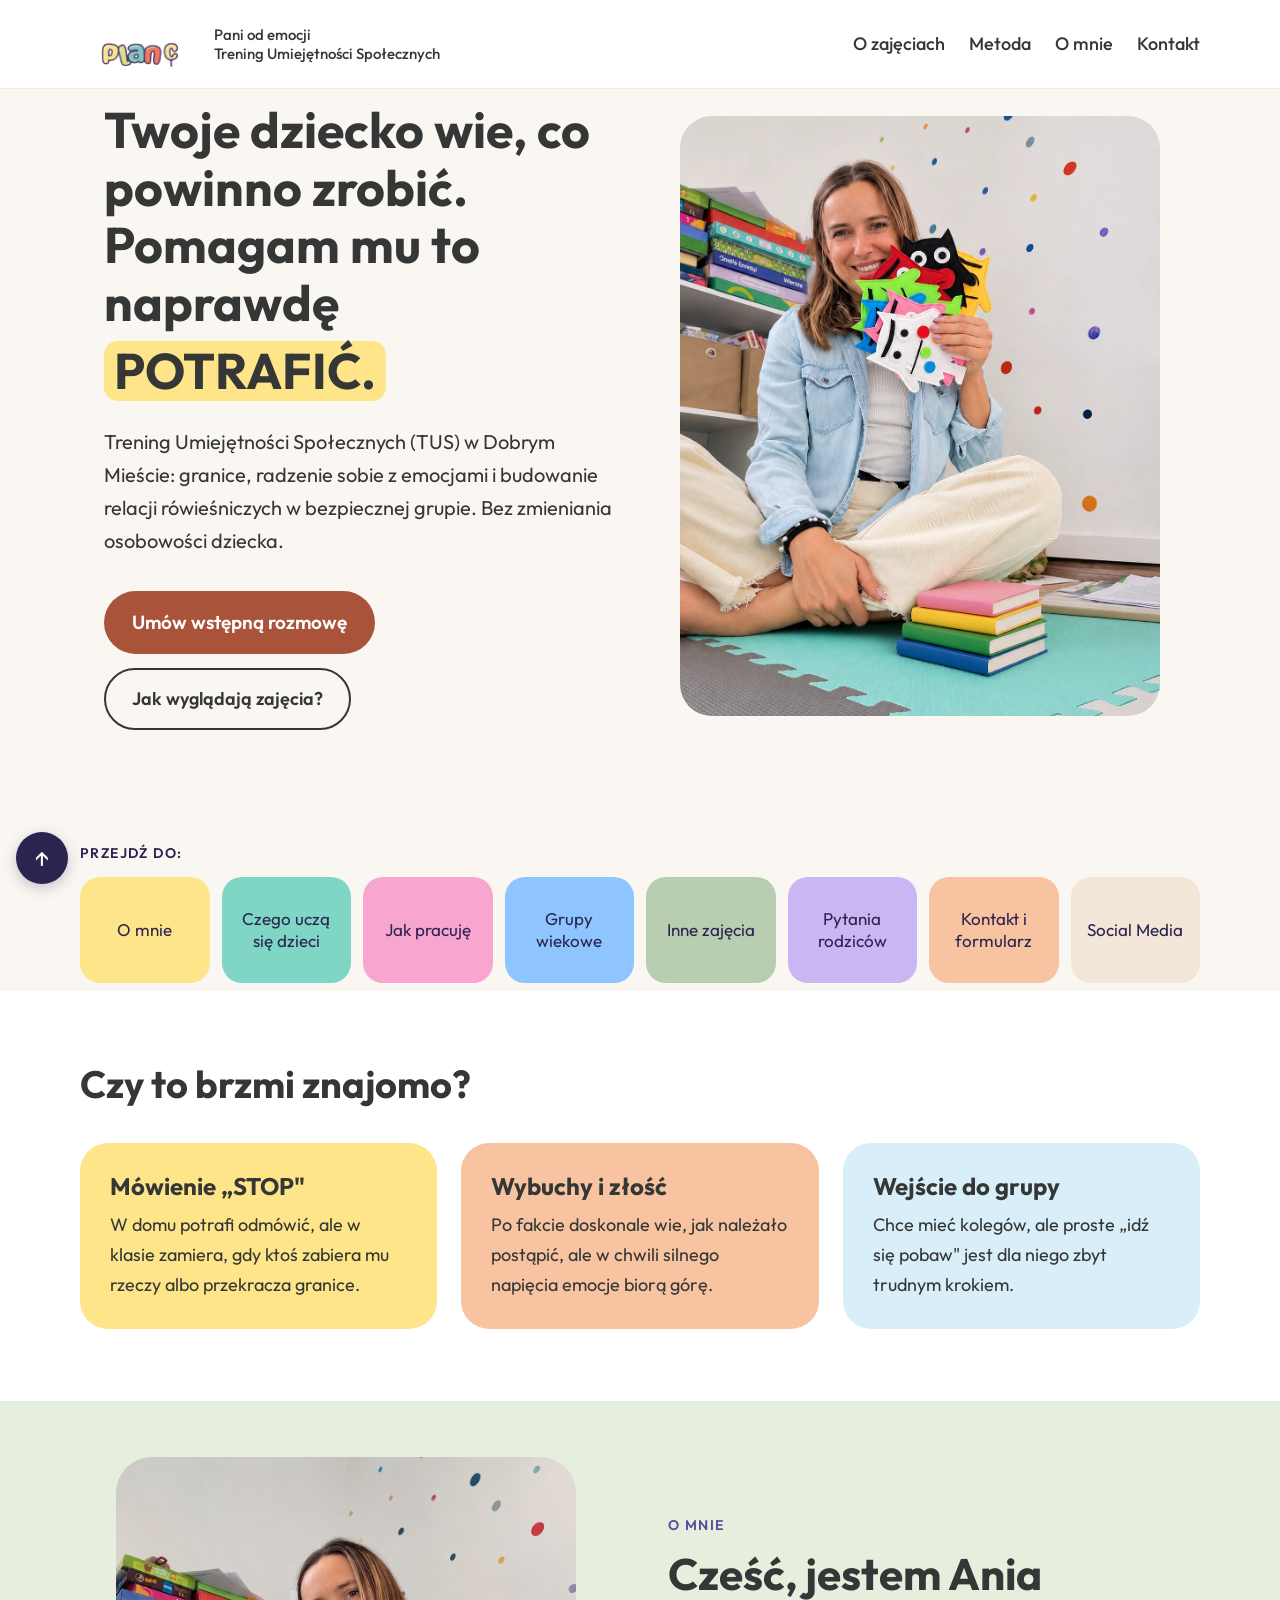
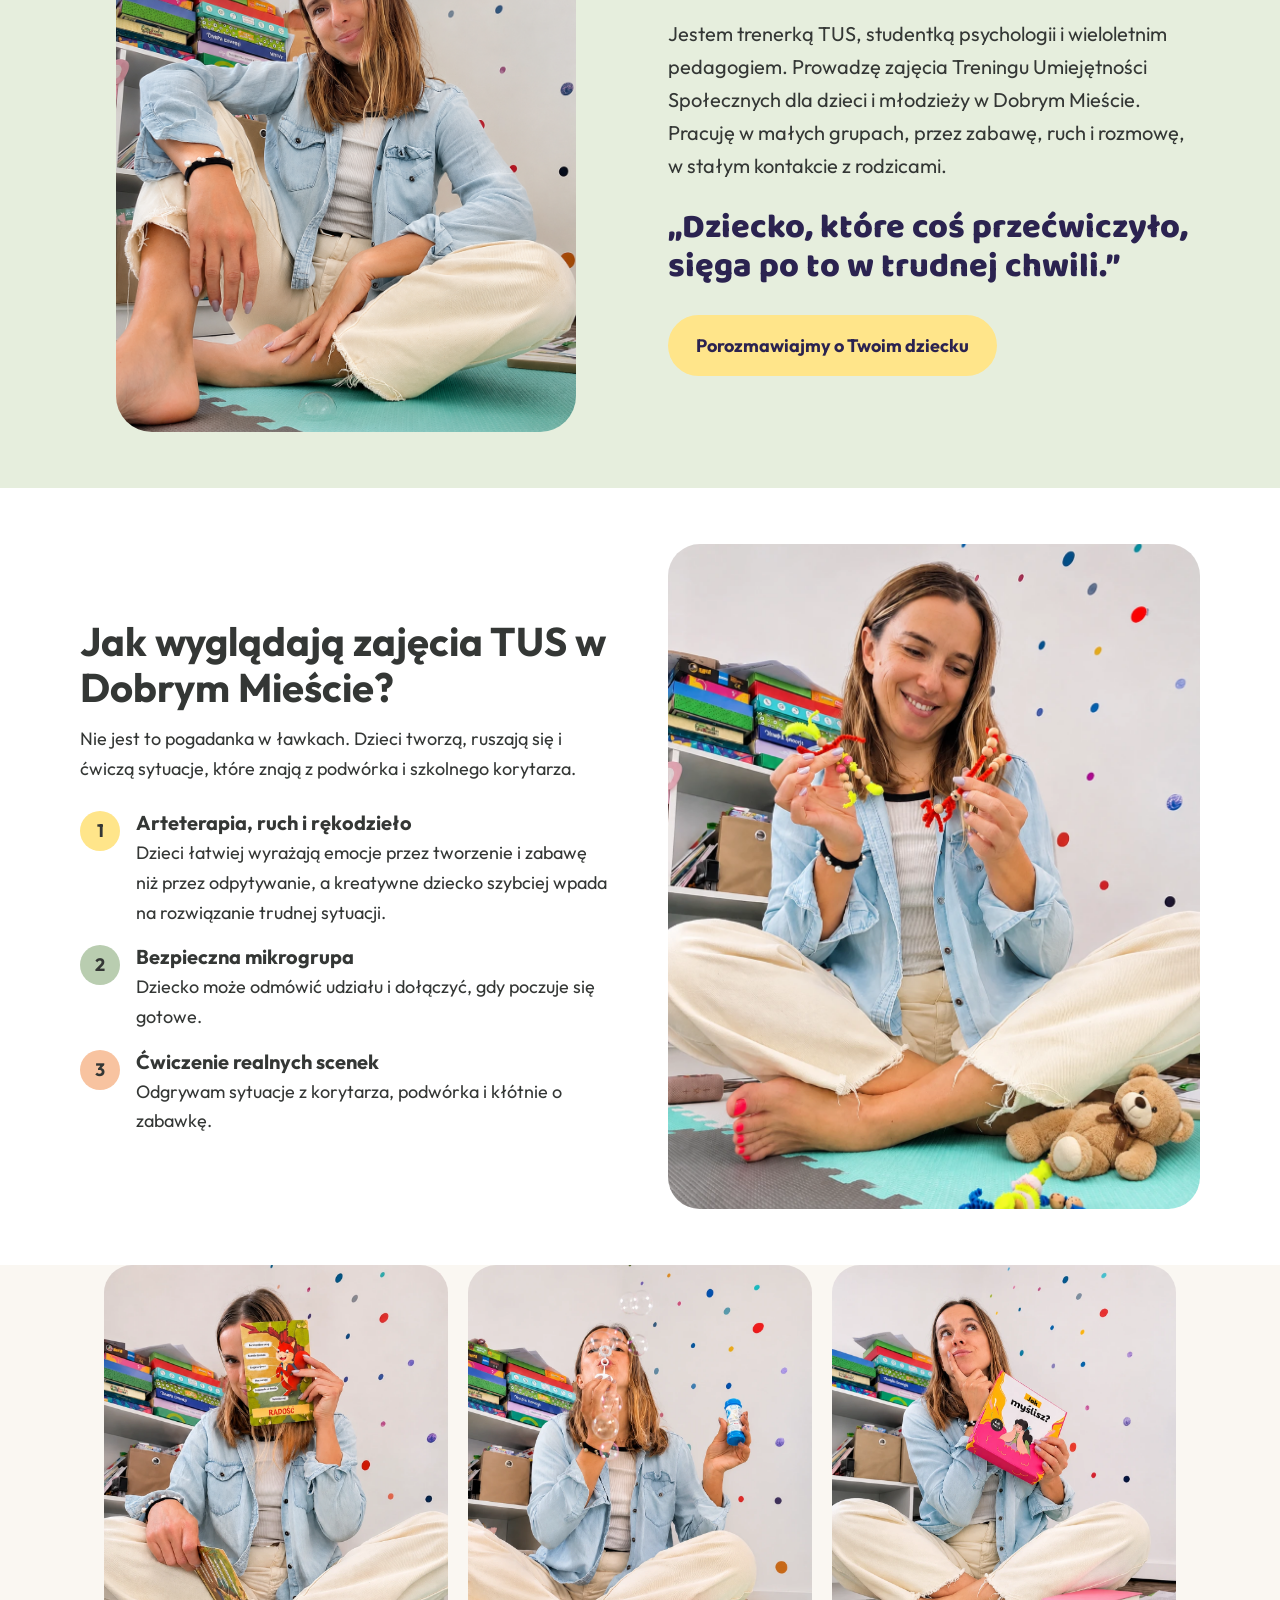
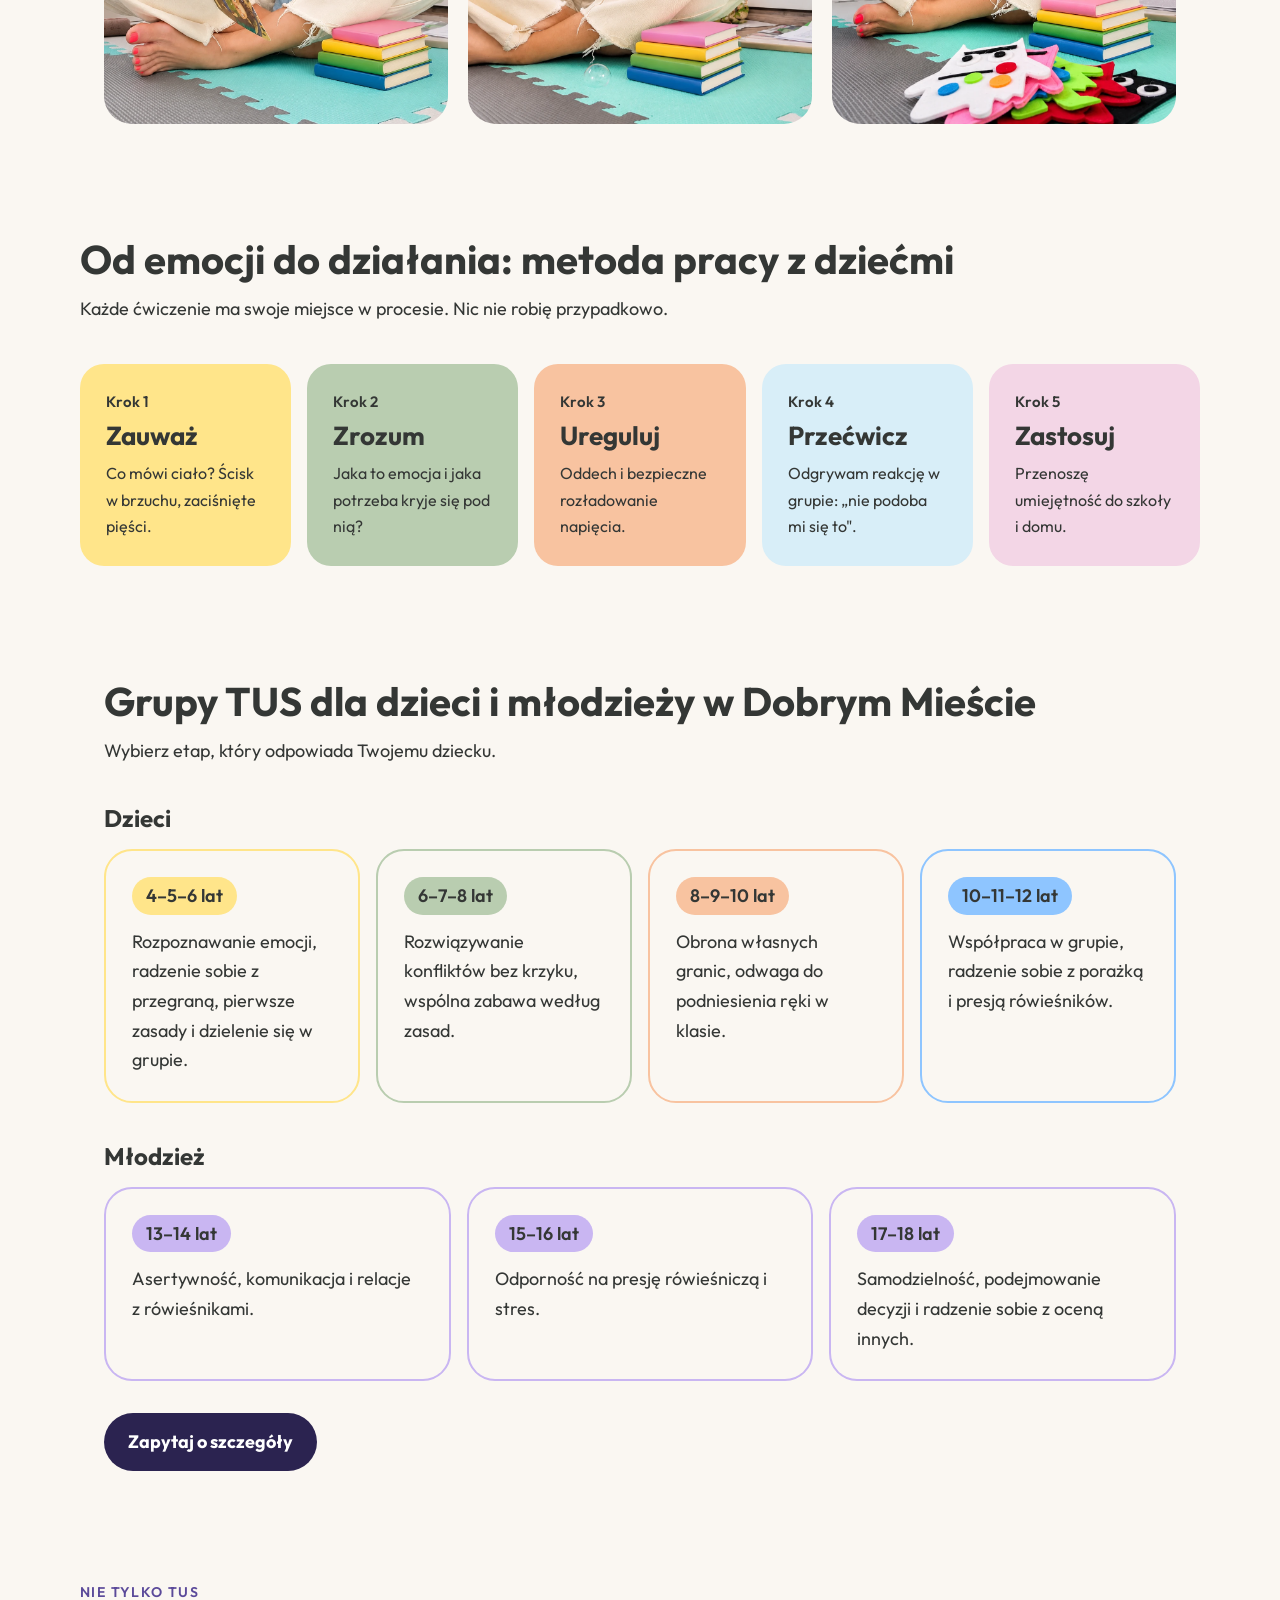
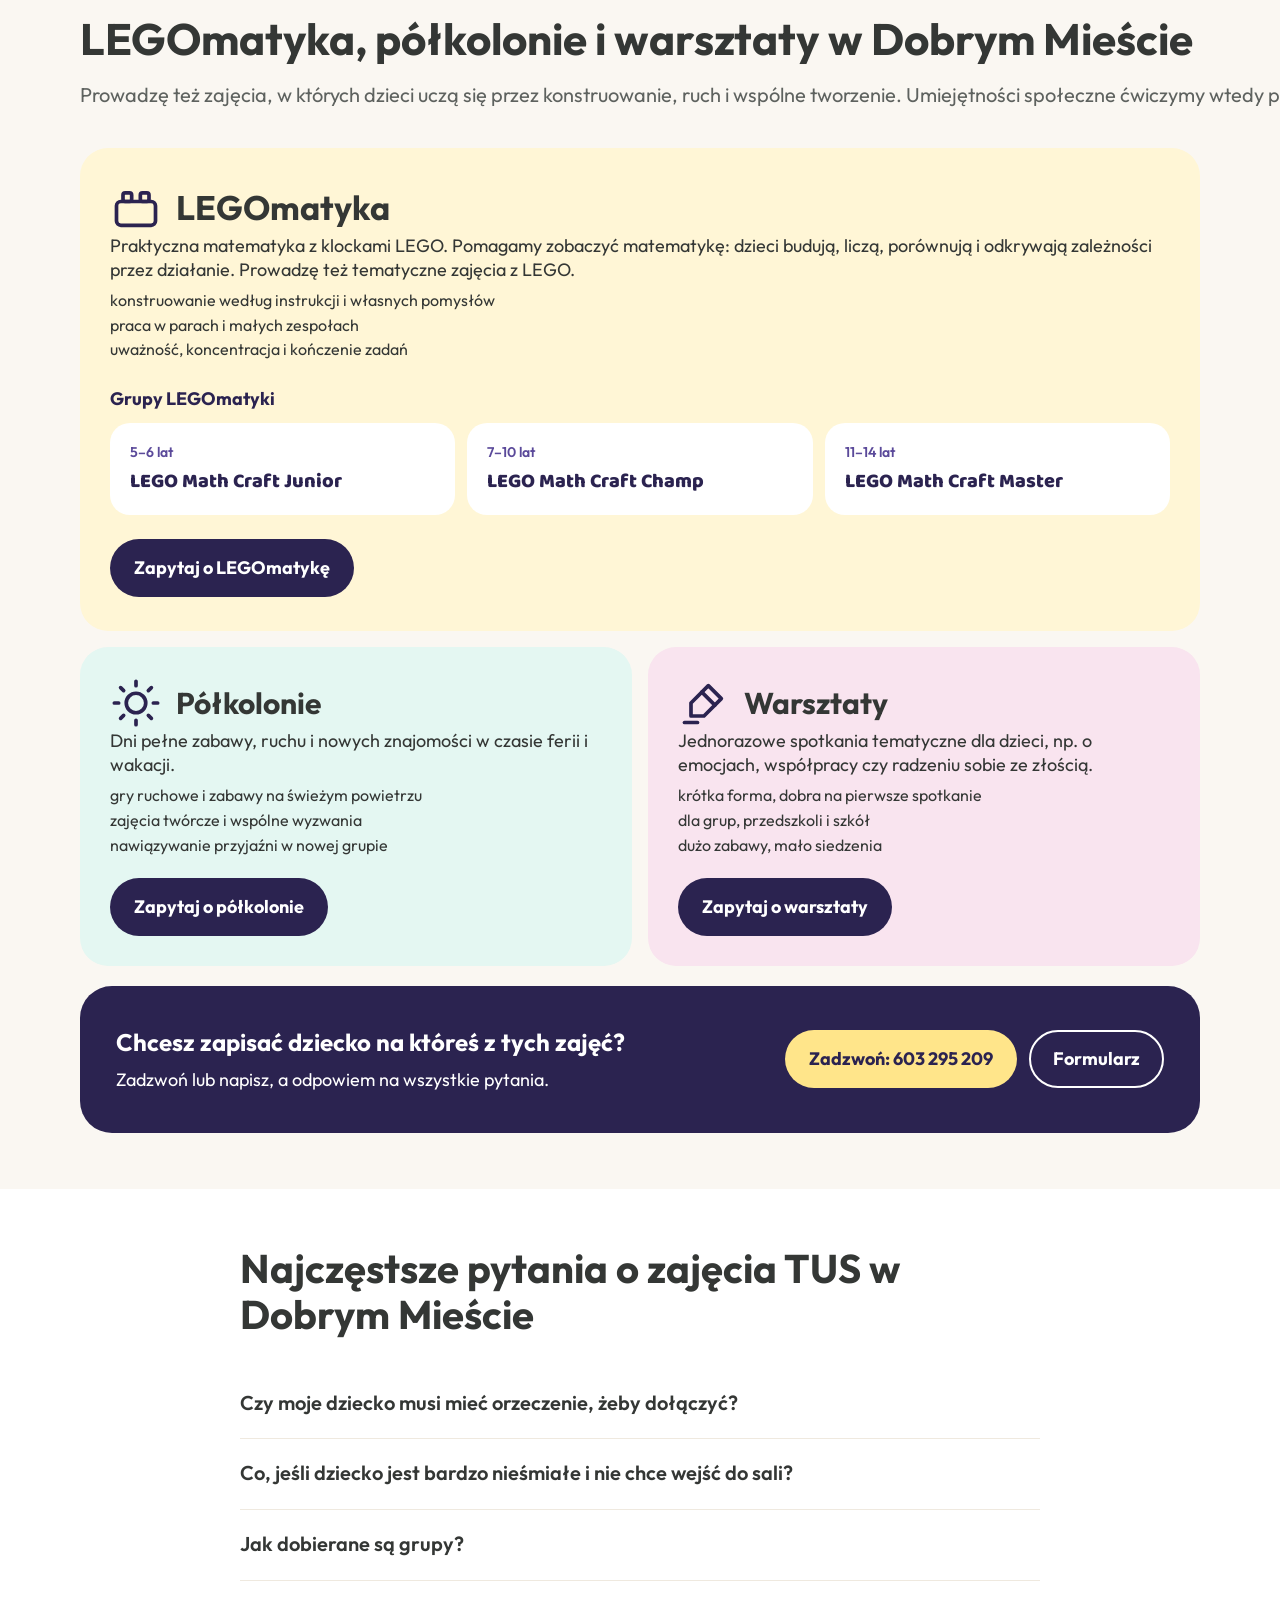
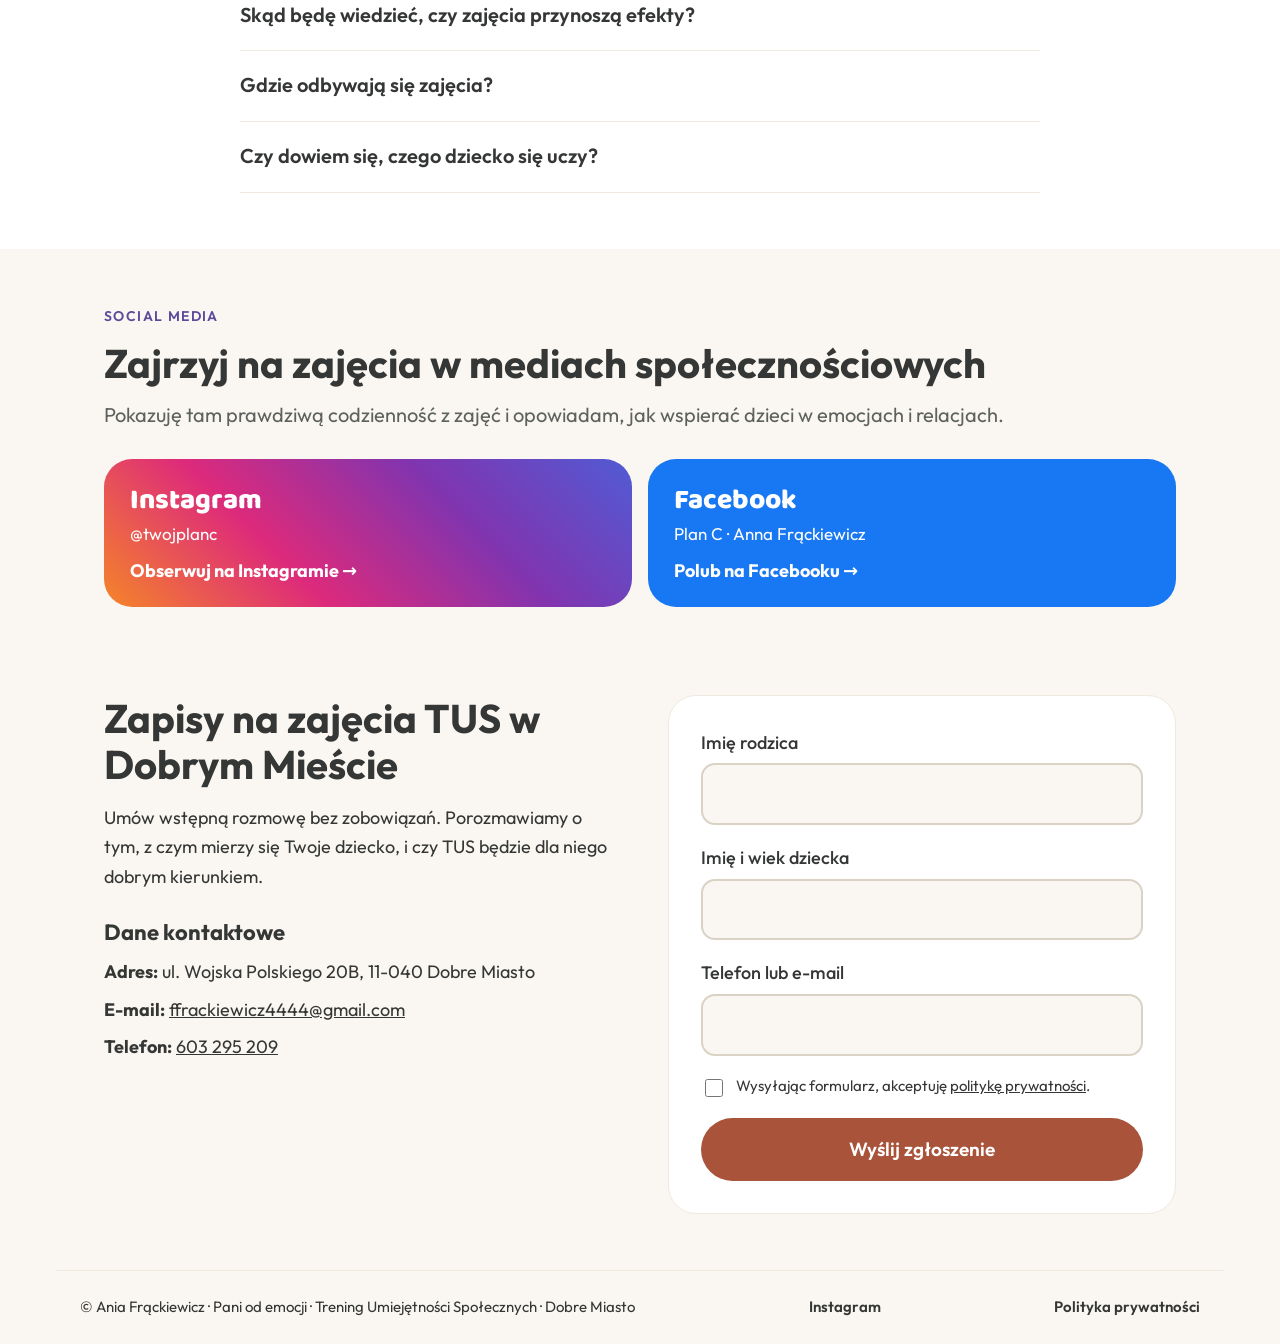
==== commit 8b4bcf82: "Inne zajęcia: tytuł i opis w jednej linii na komputerze Co-Authored-By: Claude Haiku 5.5 <noreply@an" ====
--- a/index.html
+++ b/index.html
@@ -228,8 +228,8 @@
 <section id="inne-zajecia" style="background:#FAF7F2;padding:56px 24px;scroll-margin-top:16px">
   <div style="max-width:1120px;margin:0 auto">
     <p style="font-weight:600;font-size:14px;letter-spacing:.1em;text-transform:uppercase;color:#5B4A9A;margin:0 0 12px">Nie tylko TUS</p>
-    <h2 style="font-size:44px;max-width:20ch">LEGOmatyka, półkolonie i warsztaty w Dobrym Mieście</h2>
-    <p style="font-size:20px;color:#5E625F;max-width:60ch;margin:16px 0 0">Prowadzę też zajęcia, w których dzieci uczą się przez konstruowanie, ruch i wspólne tworzenie. Umiejętności społeczne ćwiczymy wtedy przy okazji, w naturalnej zabawie.</p>
+    <h2 class="one-line-desk" style="font-size:44px">LEGOmatyka, półkolonie i warsztaty w Dobrym Mieście</h2>
+    <p class="one-line-desk" style="font-size:20px;color:#5E625F;margin:16px 0 0">Prowadzę też zajęcia, w których dzieci uczą się przez konstruowanie, ruch i wspólne tworzenie. Umiejętności społeczne ćwiczymy wtedy przy okazji, w naturalnej zabawie.</p>
     <div class="inne-grid" style="margin-top:40px">
       <div style="grid-column:1/-1;background:#FFF6D6;border-radius:28px;padding:34px 30px">
         <div style="display:flex;align-items:center;gap:14px"><svg viewBox="0 0 24 24" width="52" height="52" fill="none" stroke="#2B2350" stroke-width="1.7" stroke-linejoin="round" aria-hidden="true"><rect x="3" y="9" width="18" height="11" rx="2"></rect><rect x="6" y="5" width="4" height="4" rx="1"></rect><rect x="14" y="5" width="4" height="4" rx="1"></rect></svg><h3 style="font-size:34px;margin:0">LEGOmatyka</h3></div>
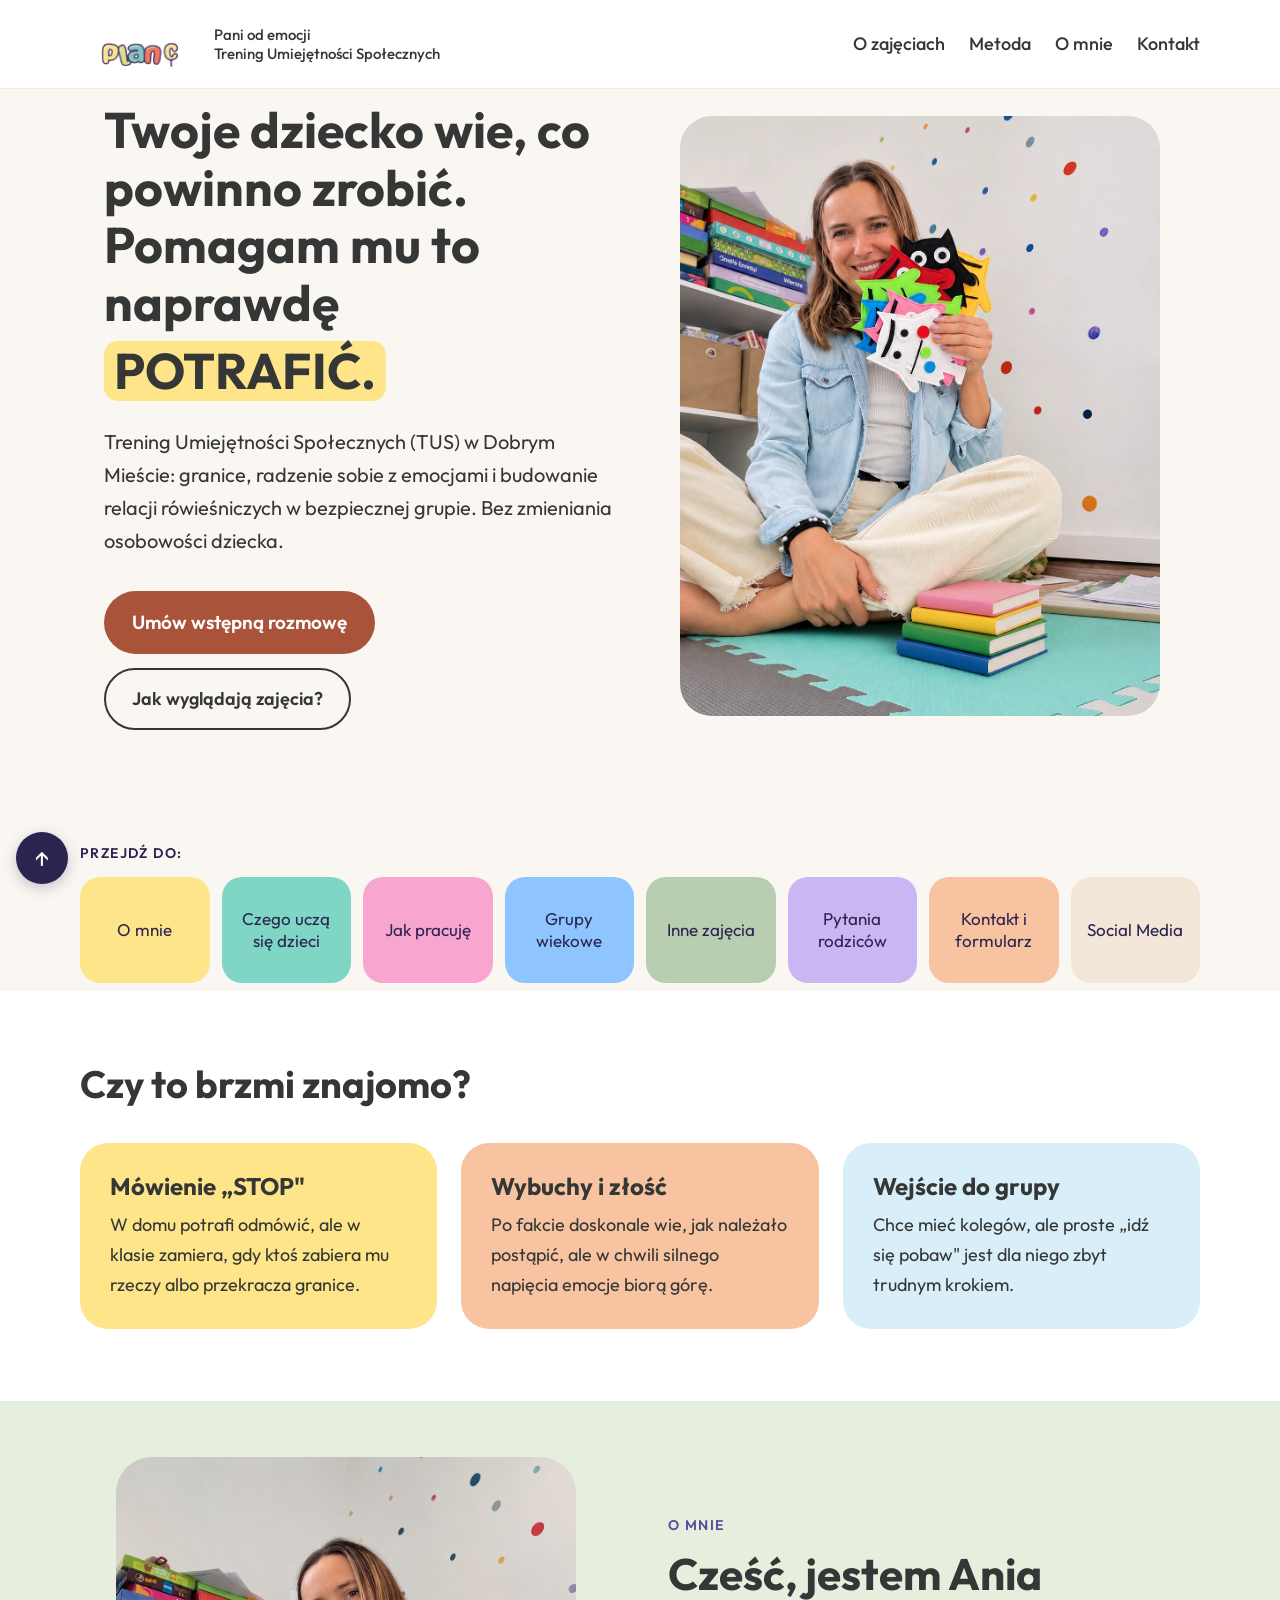
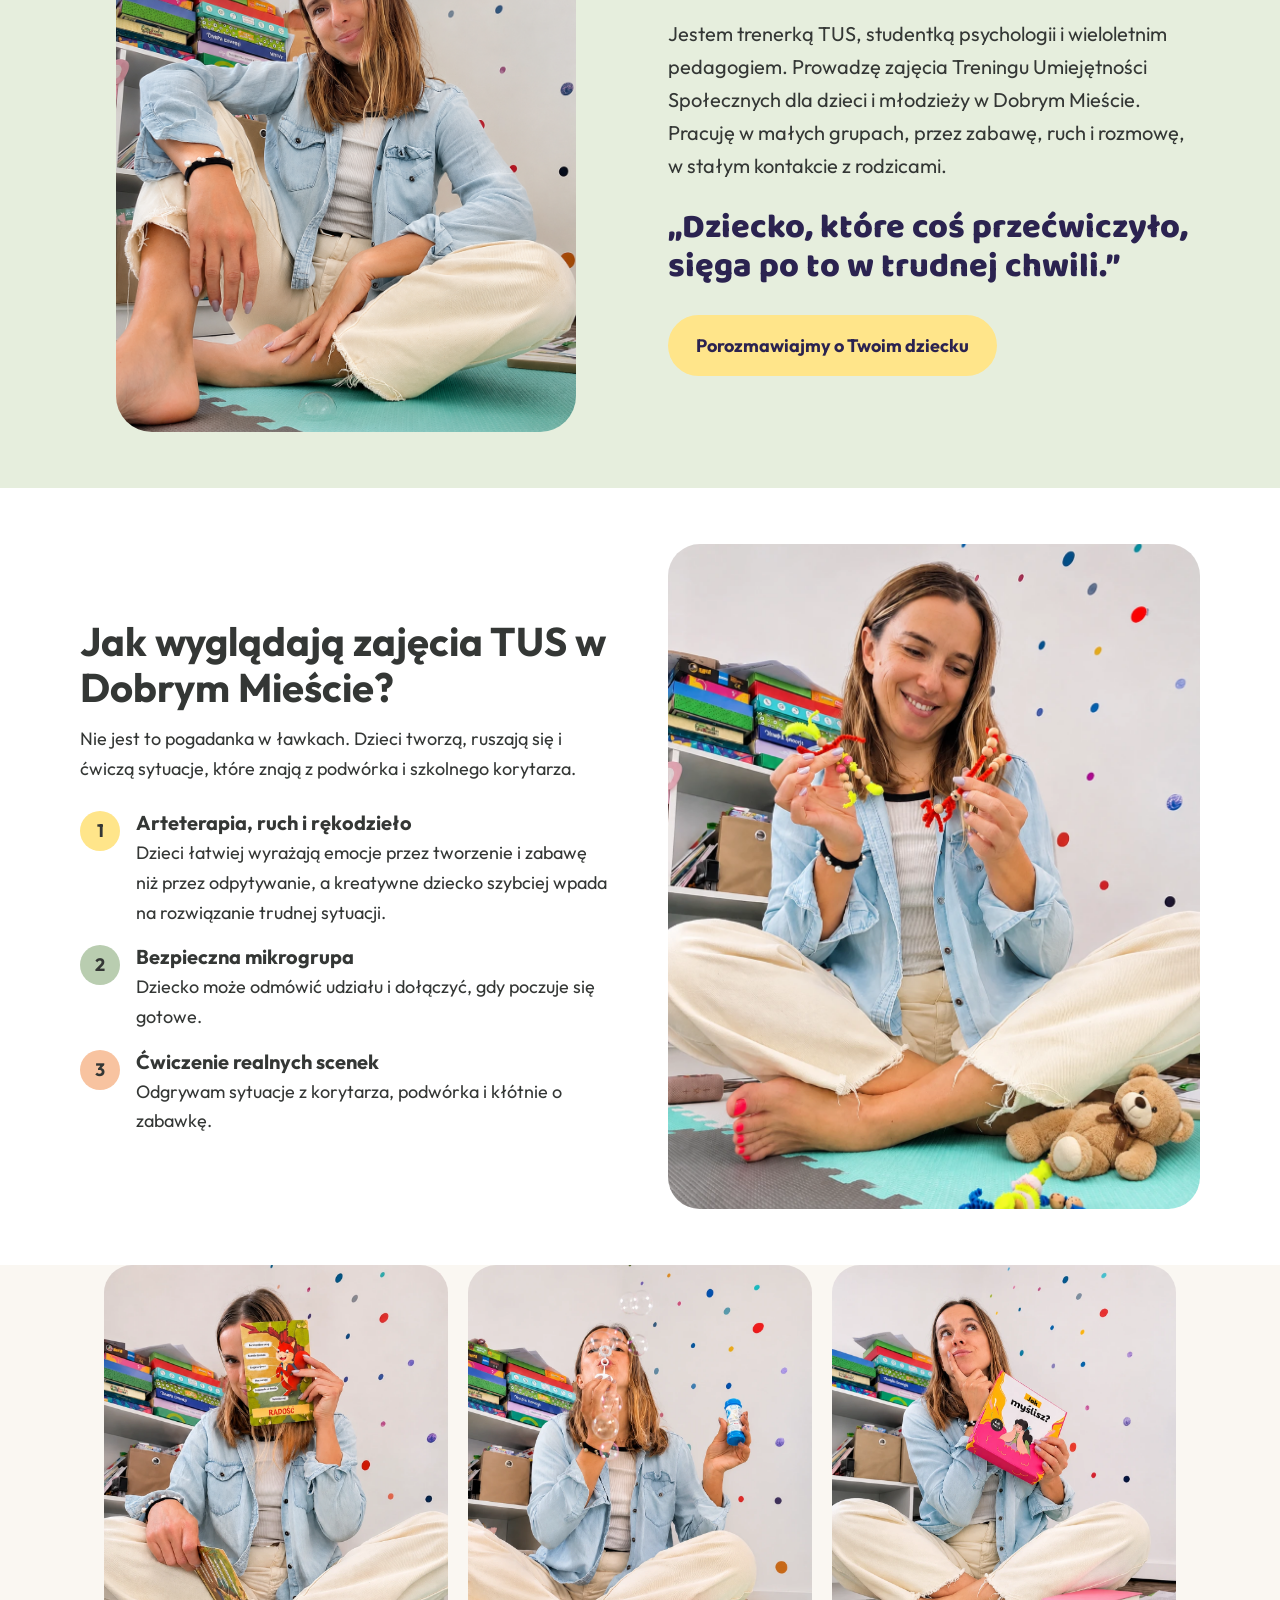
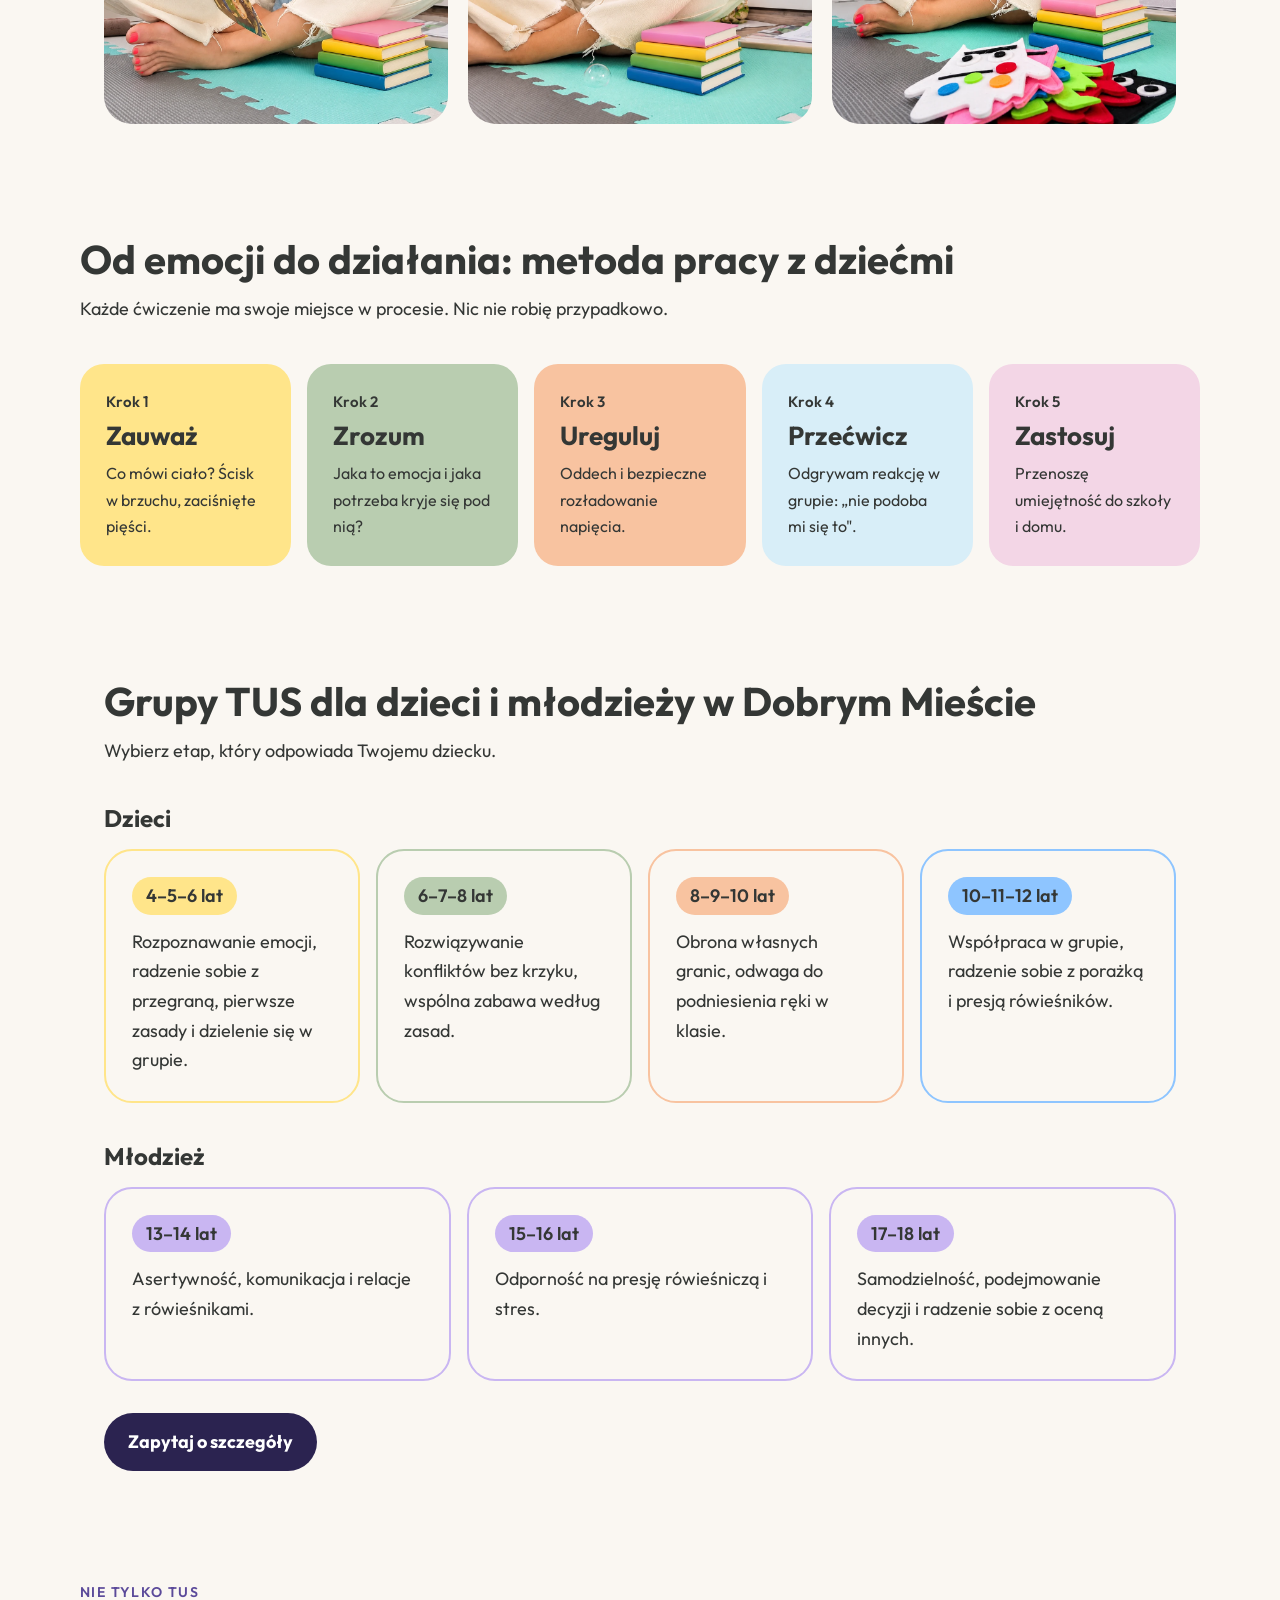
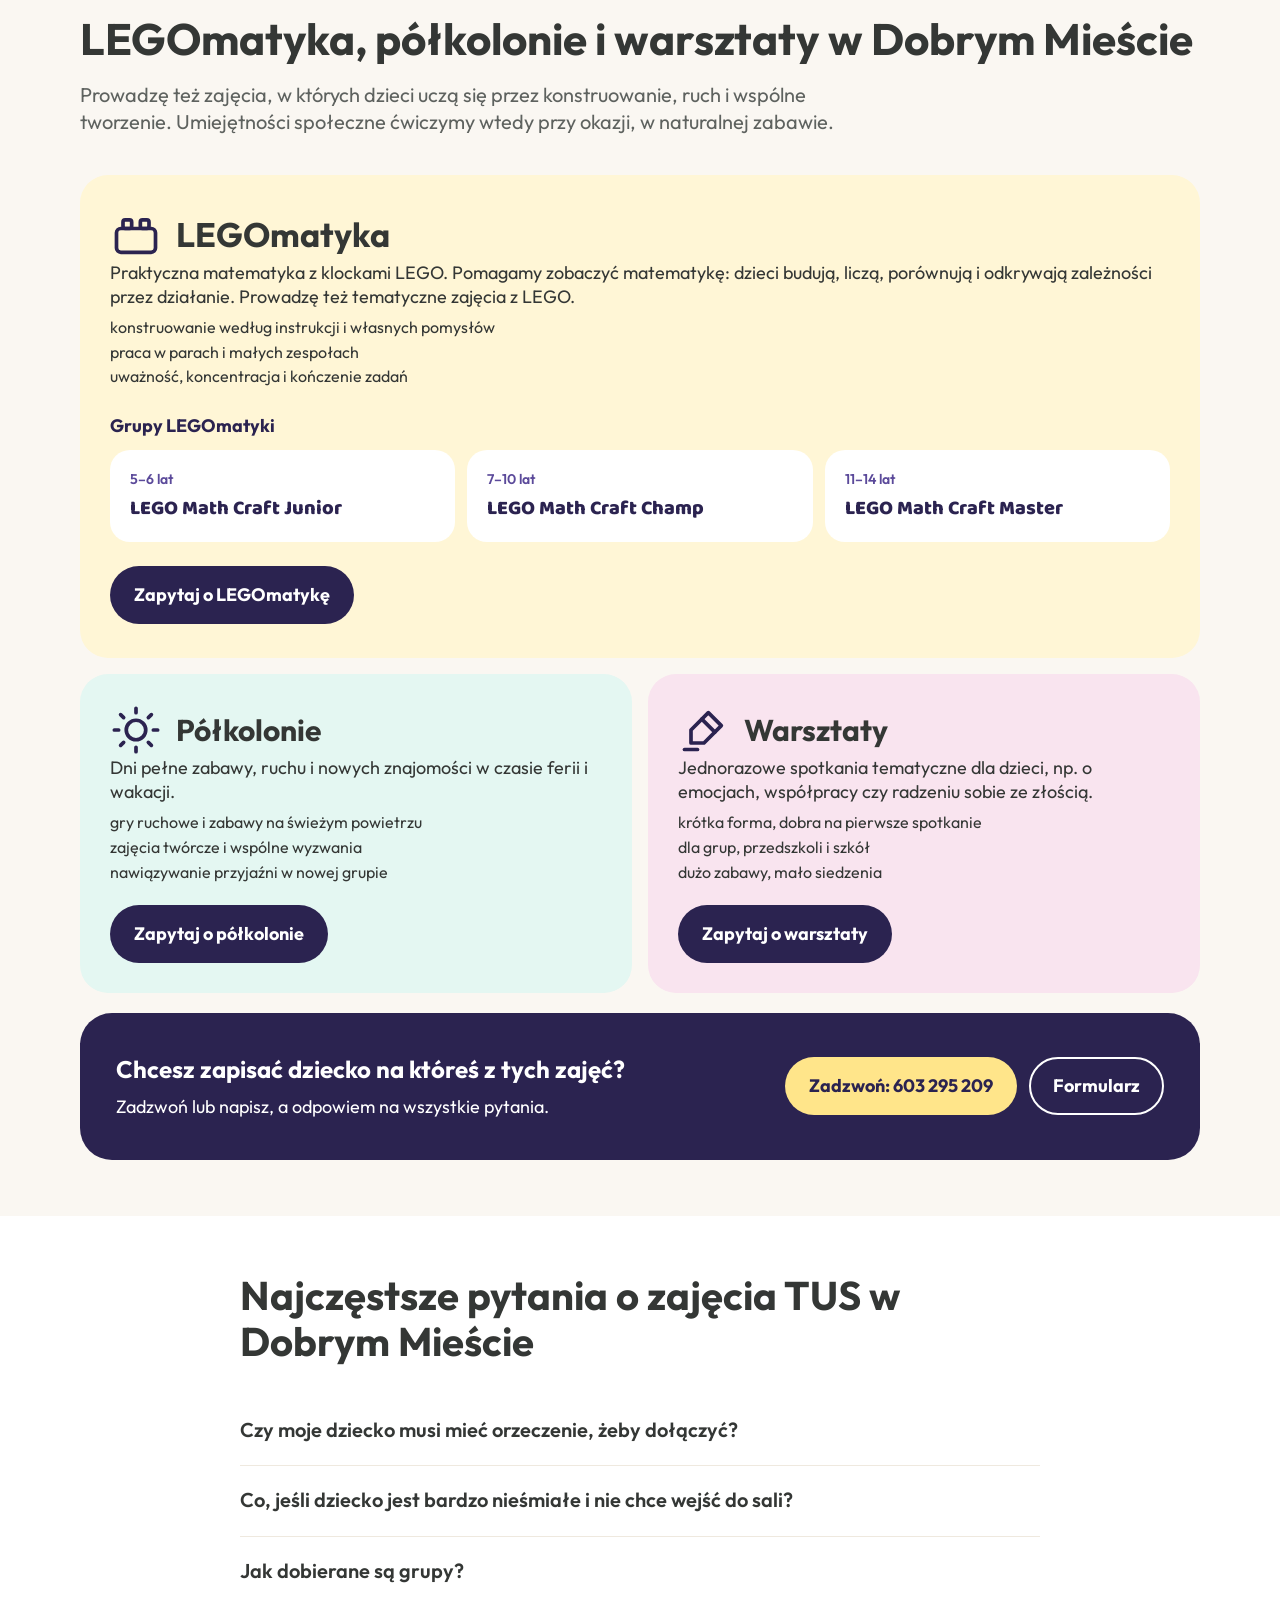
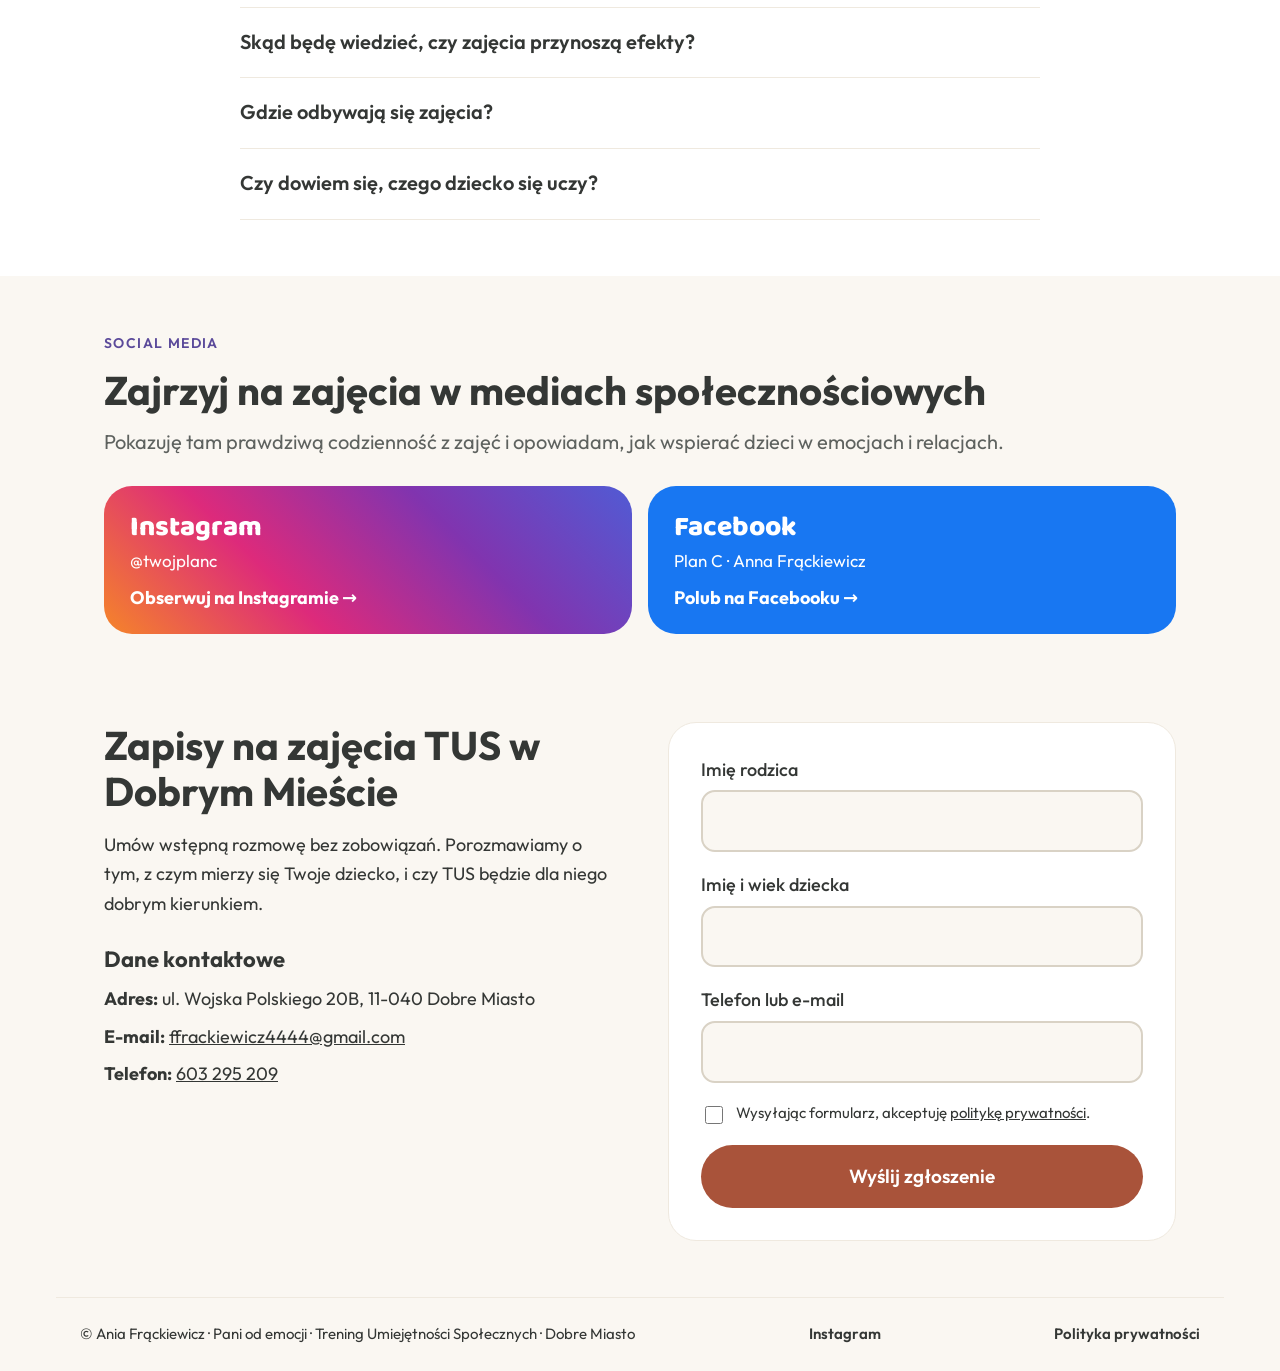
==== commit c3b5619c: "Inne zajęcia: opis wraca do zawijania, bo nie mieści się w jednej linii Co-Authored-By: Claude Haiku" ====
--- a/index.html
+++ b/index.html
@@ -229,7 +229,7 @@
   <div style="max-width:1120px;margin:0 auto">
     <p style="font-weight:600;font-size:14px;letter-spacing:.1em;text-transform:uppercase;color:#5B4A9A;margin:0 0 12px">Nie tylko TUS</p>
     <h2 class="one-line-desk" style="font-size:44px">LEGOmatyka, półkolonie i warsztaty w Dobrym Mieście</h2>
-    <p class="one-line-desk" style="font-size:20px;color:#5E625F;margin:16px 0 0">Prowadzę też zajęcia, w których dzieci uczą się przez konstruowanie, ruch i wspólne tworzenie. Umiejętności społeczne ćwiczymy wtedy przy okazji, w naturalnej zabawie.</p>
+    <p style="font-size:20px;color:#5E625F;max-width:60ch;margin:16px 0 0">Prowadzę też zajęcia, w których dzieci uczą się przez konstruowanie, ruch i wspólne tworzenie. Umiejętności społeczne ćwiczymy wtedy przy okazji, w naturalnej zabawie.</p>
     <div class="inne-grid" style="margin-top:40px">
       <div style="grid-column:1/-1;background:#FFF6D6;border-radius:28px;padding:34px 30px">
         <div style="display:flex;align-items:center;gap:14px"><svg viewBox="0 0 24 24" width="52" height="52" fill="none" stroke="#2B2350" stroke-width="1.7" stroke-linejoin="round" aria-hidden="true"><rect x="3" y="9" width="18" height="11" rx="2"></rect><rect x="6" y="5" width="4" height="4" rx="1"></rect><rect x="14" y="5" width="4" height="4" rx="1"></rect></svg><h3 style="font-size:34px;margin:0">LEGOmatyka</h3></div>
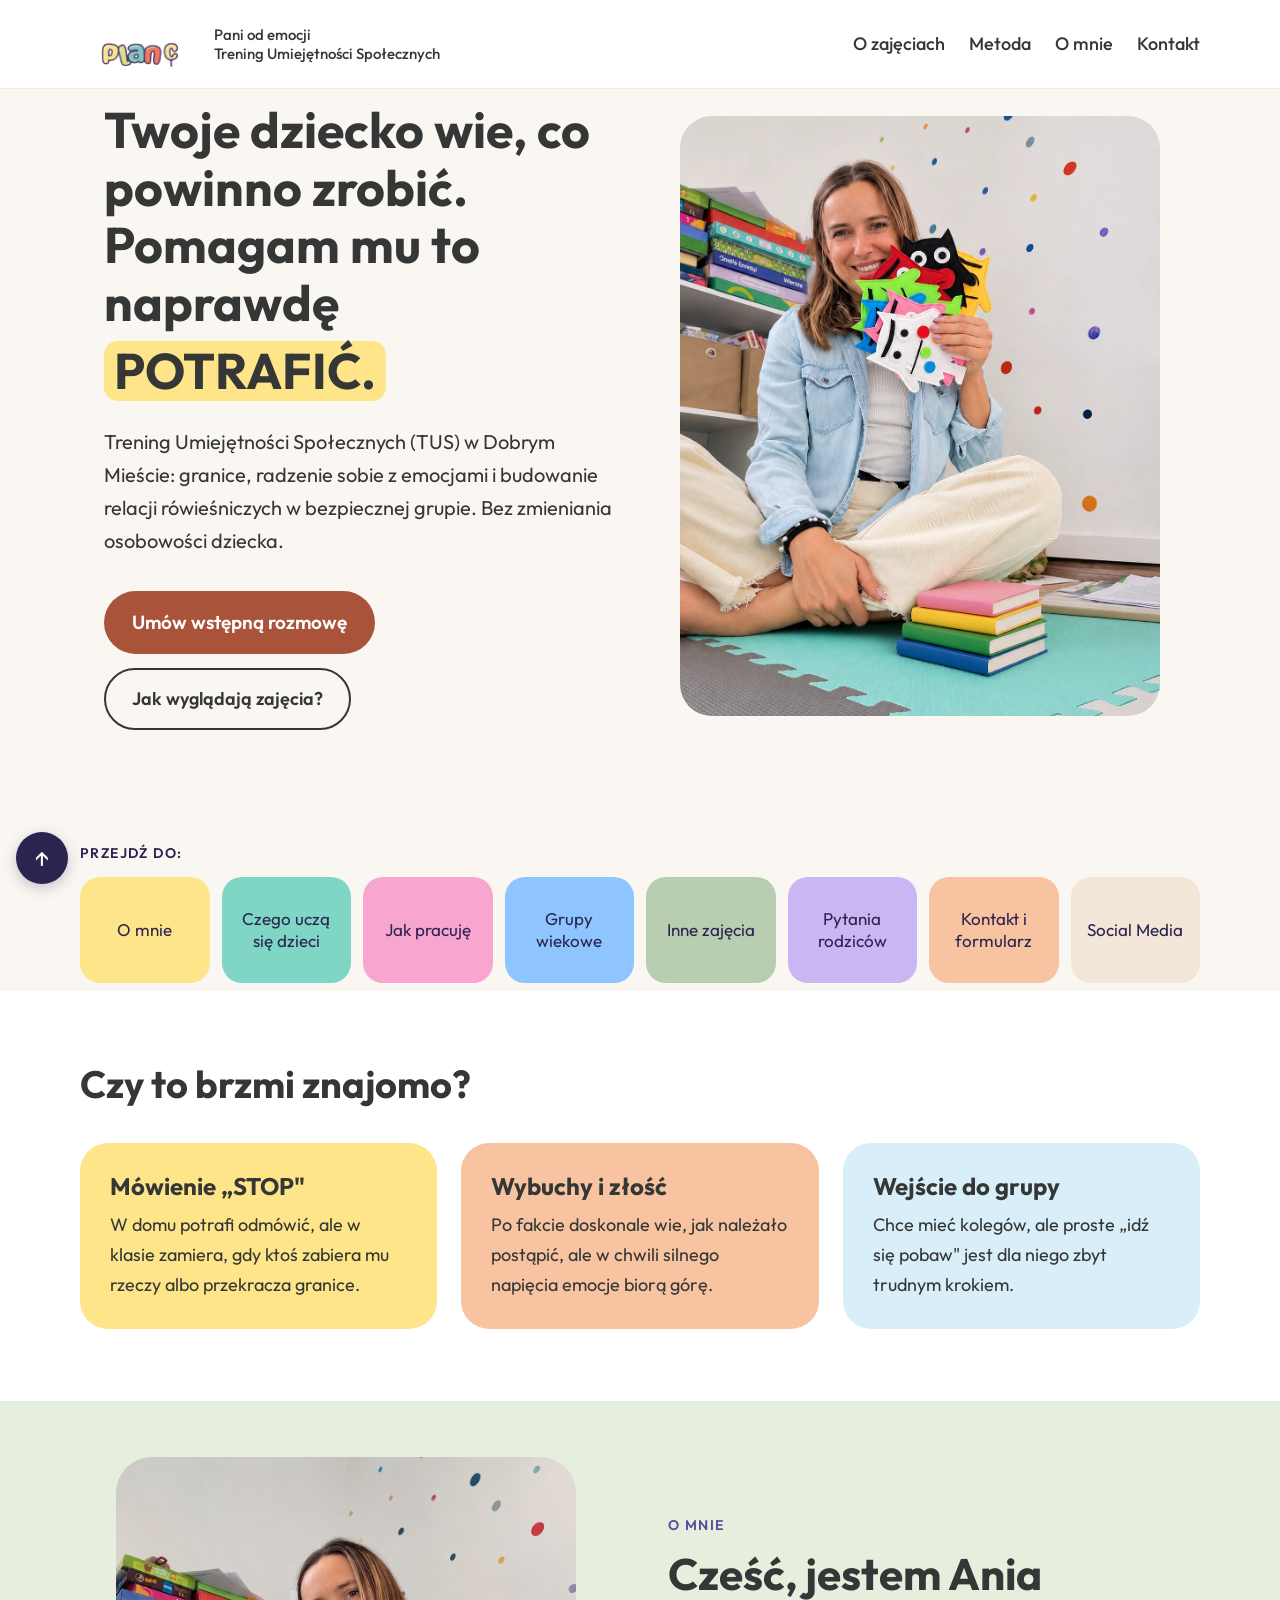
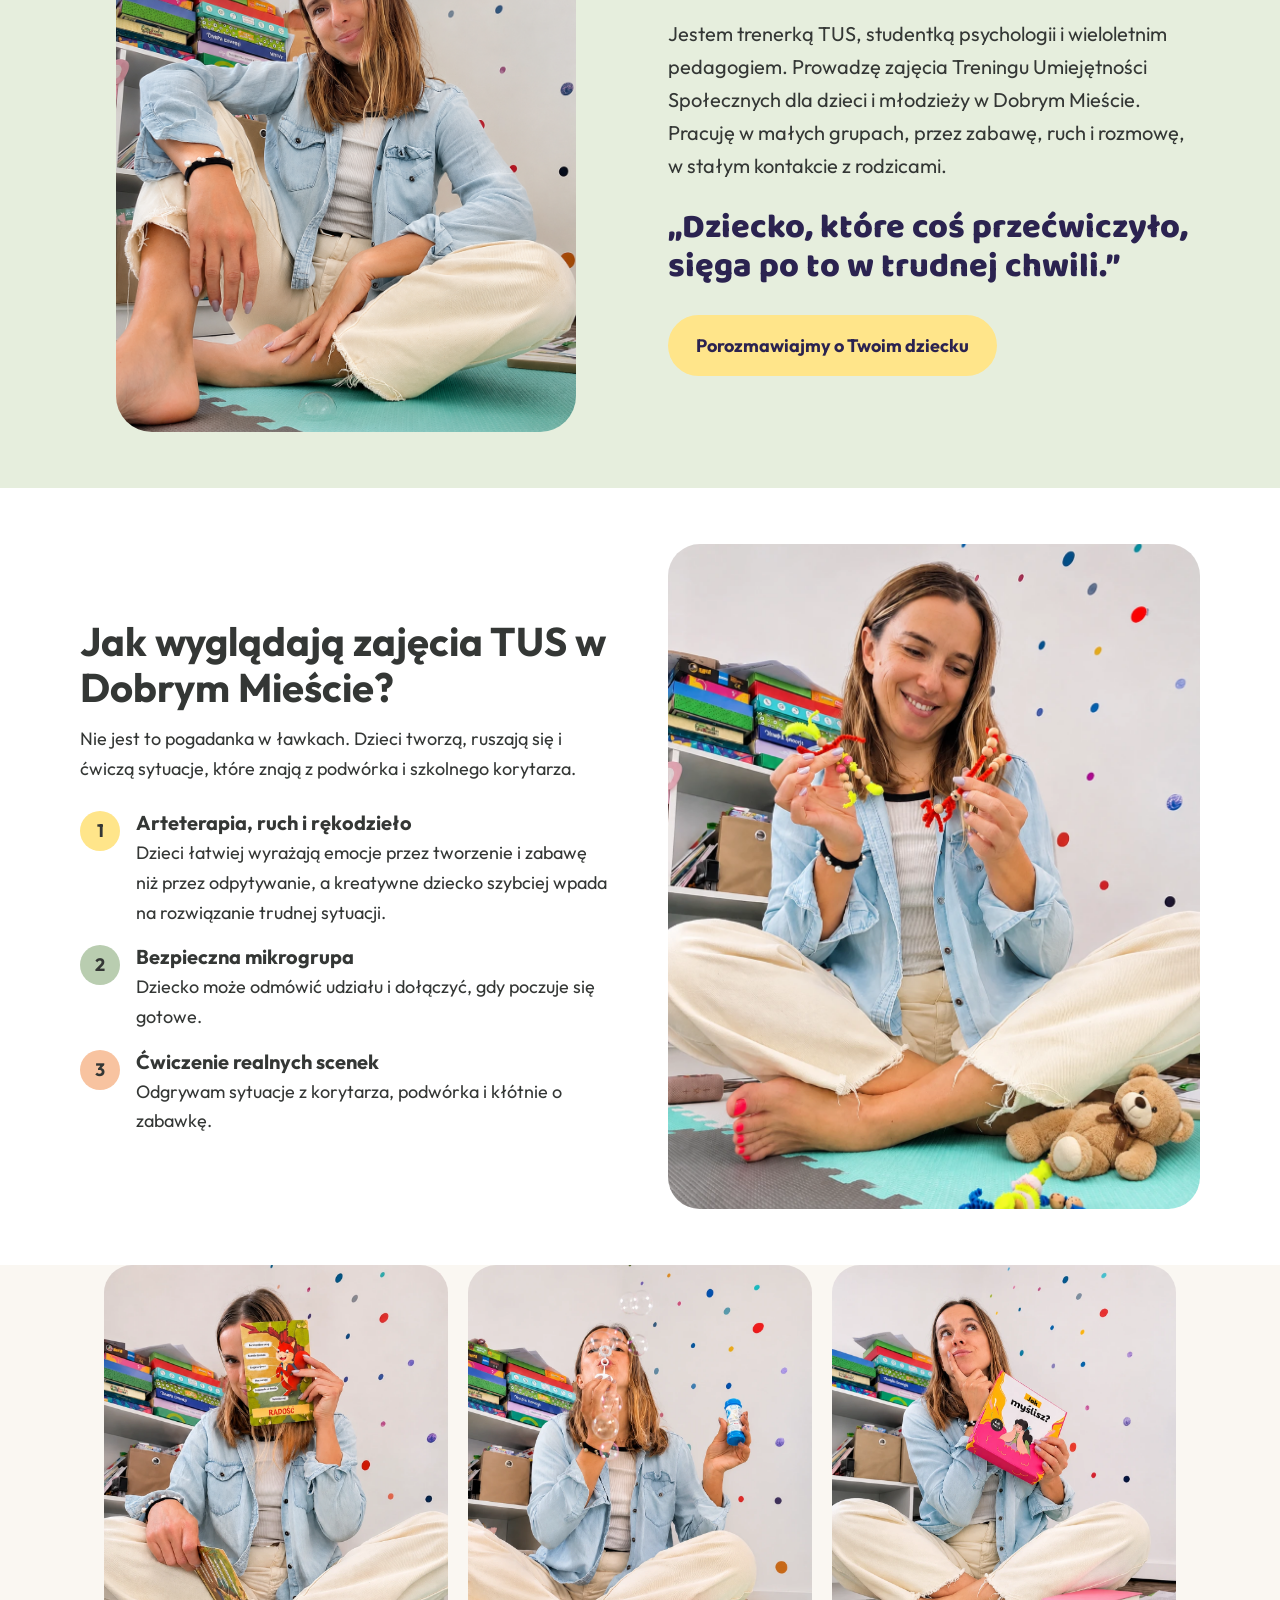
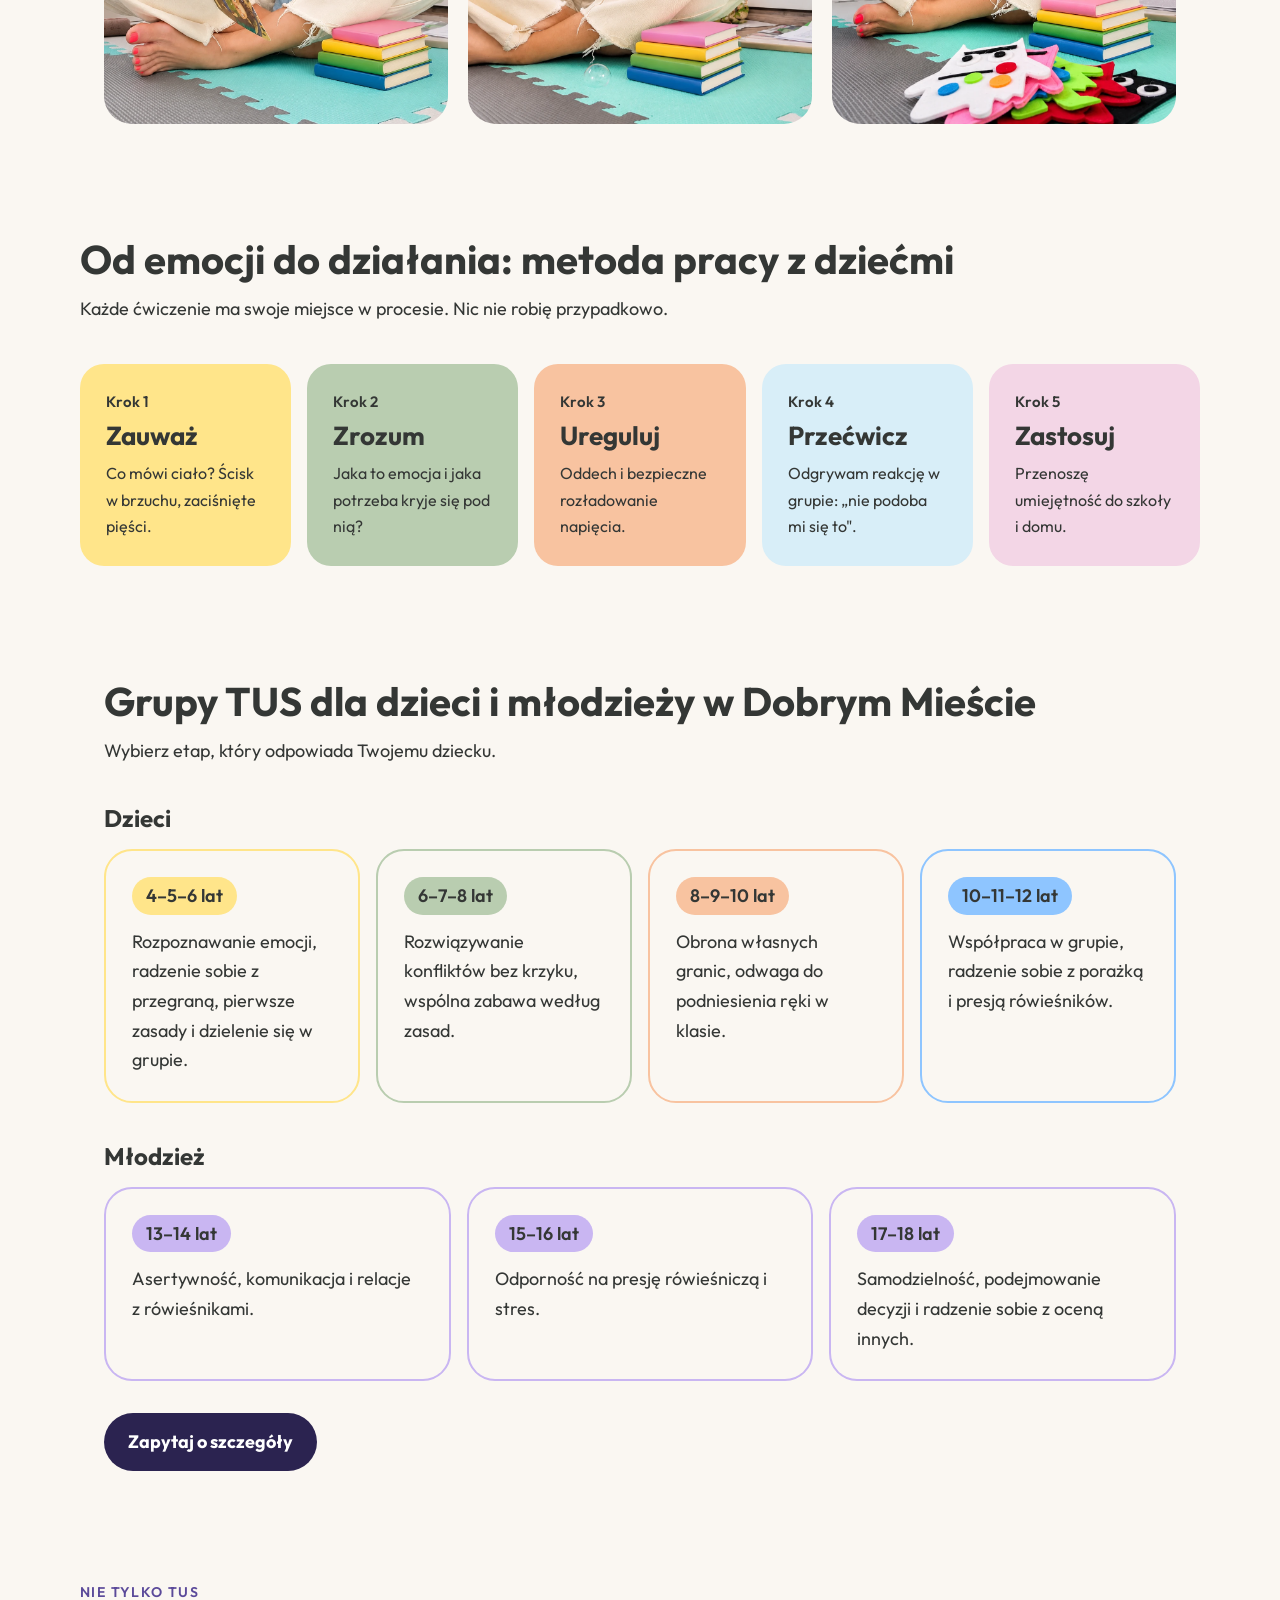
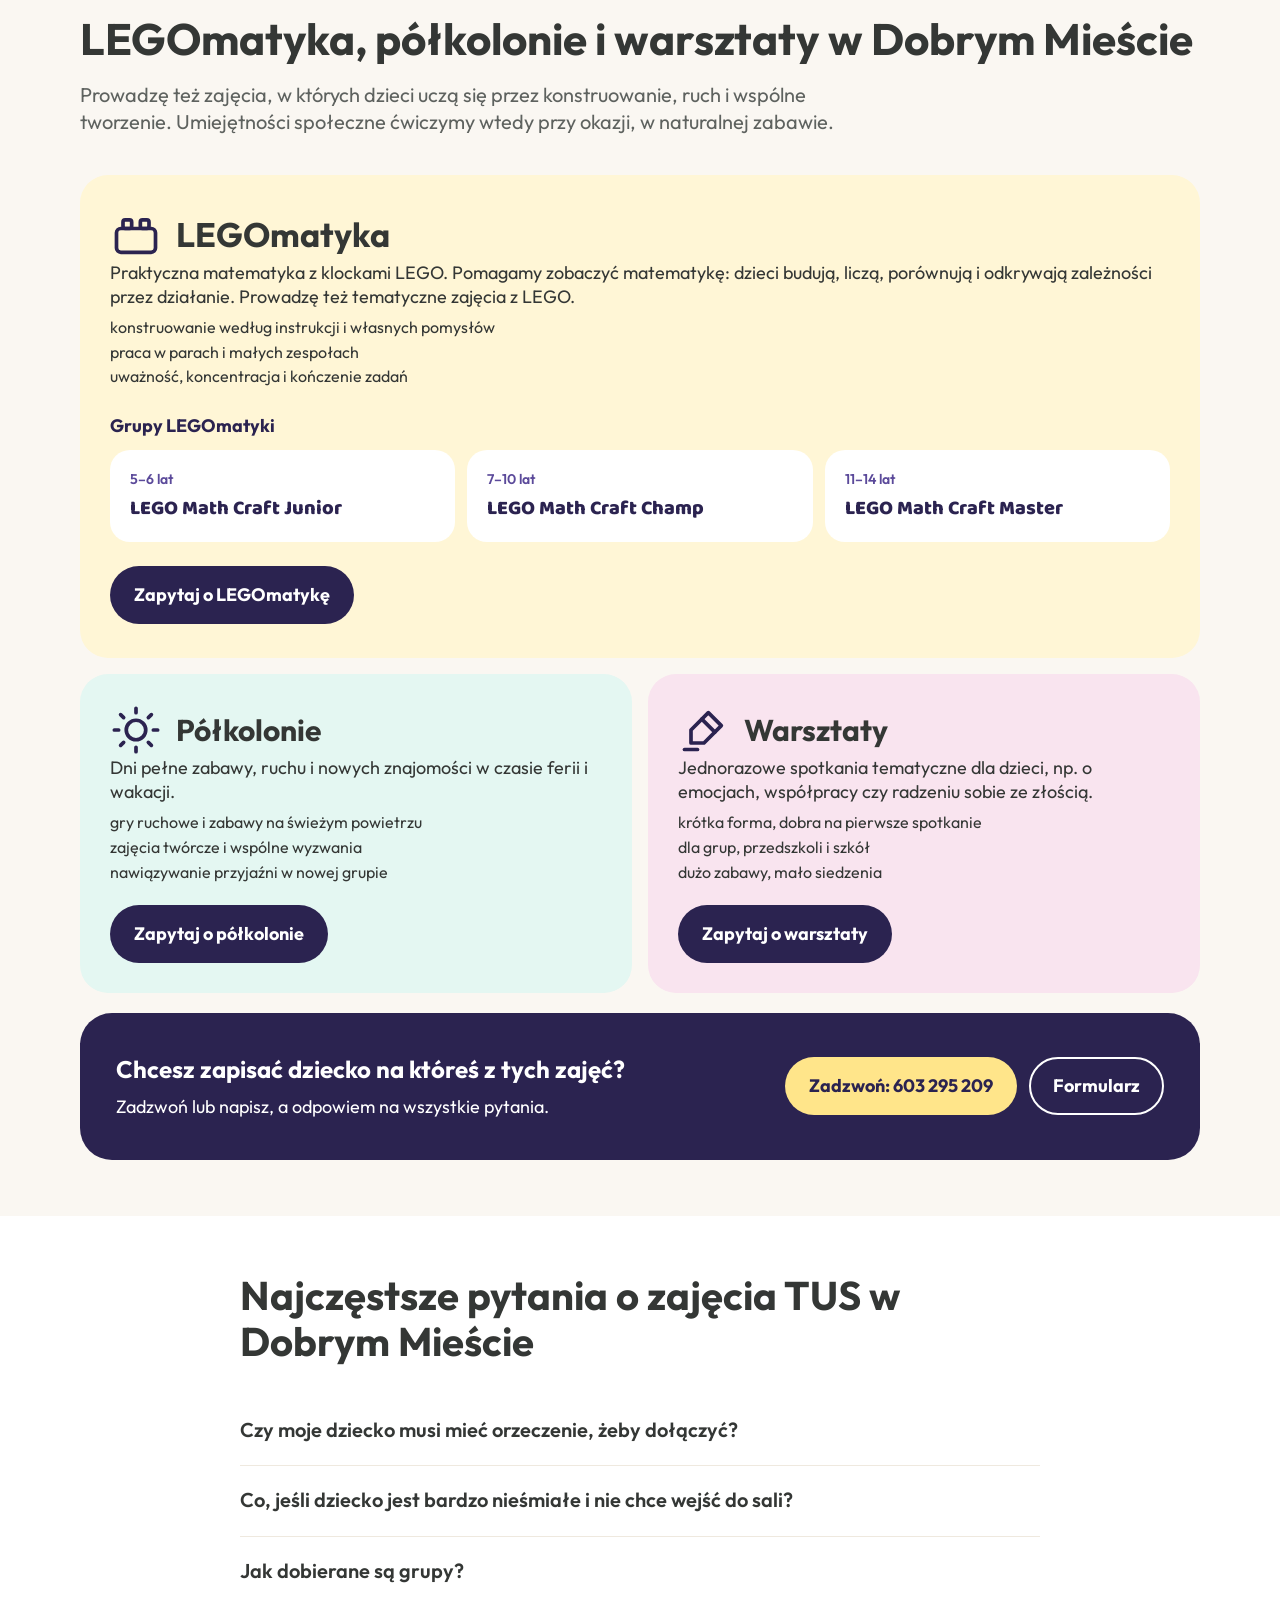
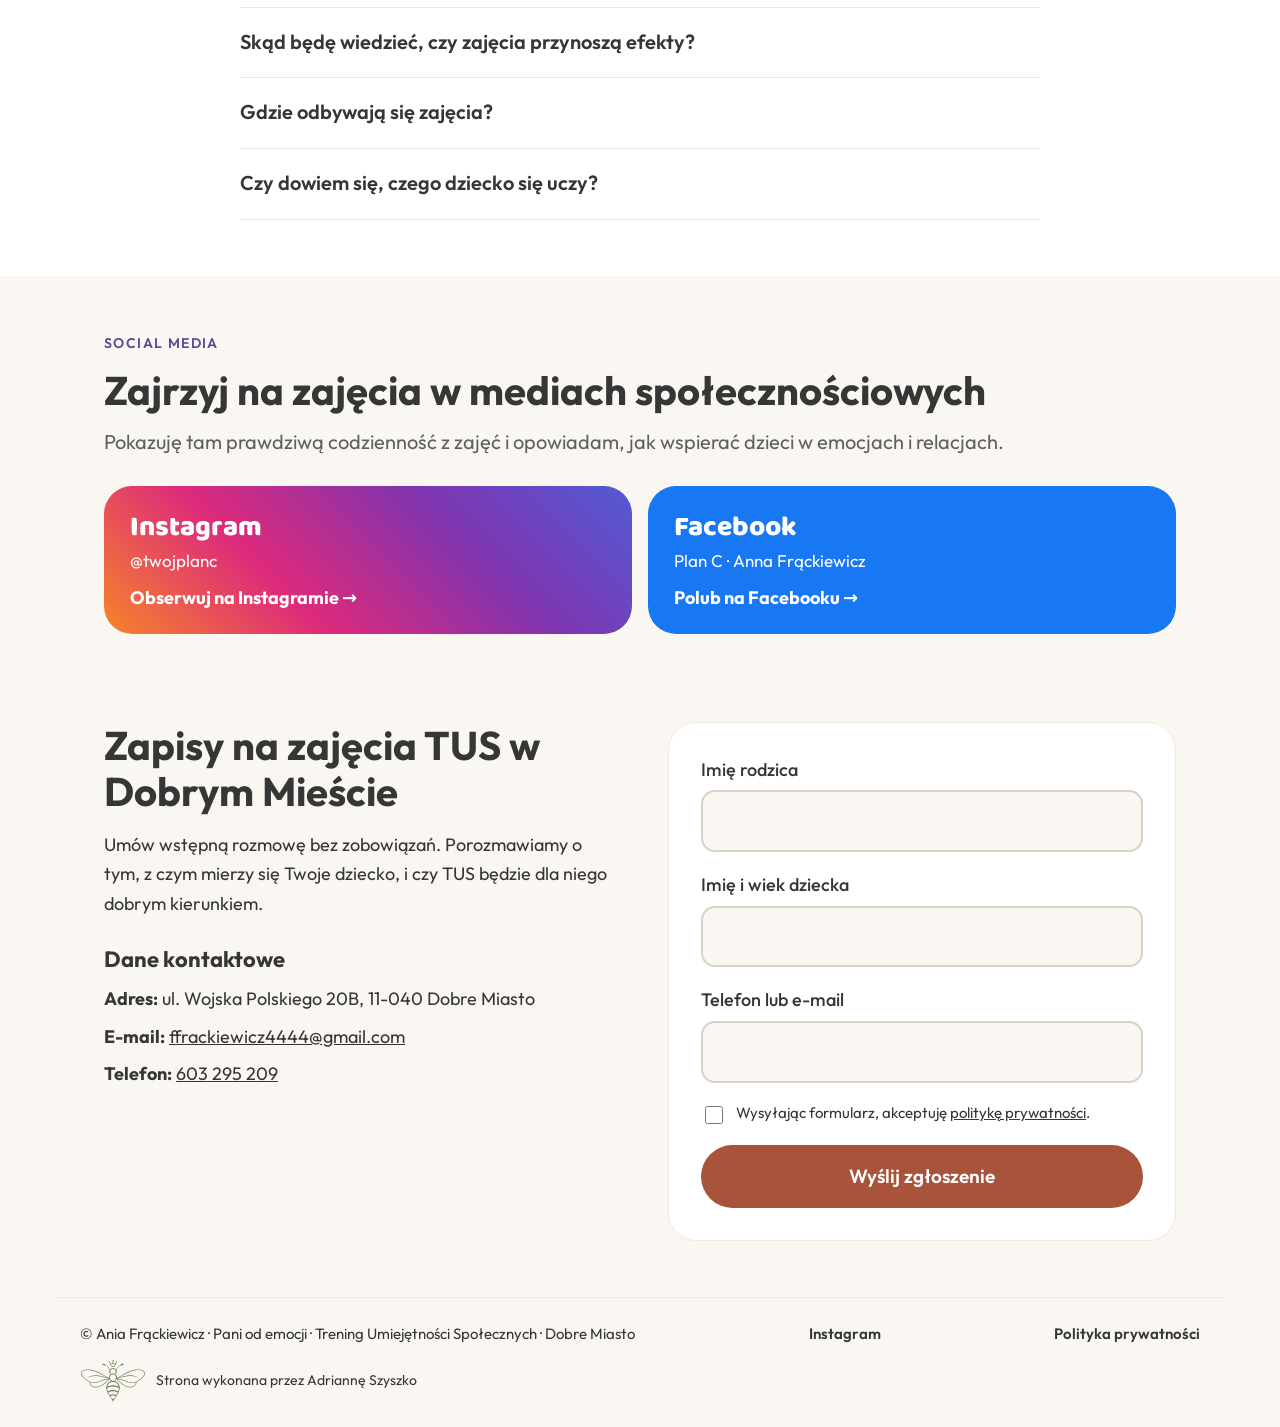
==== commit c6ee6990: "Stopka: logo i podpis wykonawcy Co-Authored-By: Claude Haiku 5.5 <noreply@anthropic.com> Claude-Sess" ====
--- a/index.html
+++ b/index.html
@@ -369,6 +369,7 @@
   <span>© Ania Frąckiewicz · Pani od emocji · Trening Umiejętności Społecznych · Dobre Miasto</span>
   <a href="https://www.instagram.com/twojplanc/" style="text-decoration:none;font-weight:600">Instagram</a>
   <a href="polityka-prywatnosci.html" style="text-decoration:none;font-weight:600">Polityka prywatności</a>
+  <div style="display:flex;align-items:center;gap:10px;font-size:14px"><img src="logo/osa-z-korona.svg" alt="Logo: osa z koroną" style="height:44px;width:auto"><span>Strona wykonana przez Adriannę Szyszko</span></div>
 </footer>
 
 <a href="#top" aria-label="Wróć na górę strony" style="display:flex;align-items:center;justify-content:center;text-decoration:none;position:fixed;left:max(16px,env(safe-area-inset-left,0px));bottom:max(16px,env(safe-area-inset-bottom,0px));z-index:50;width:52px;height:52px;border-radius:50%;border:none;background:#2B2350;color:#FFFFFF;font-size:24px;line-height:1;cursor:pointer;box-shadow:0 4px 14px rgba(43,35,80,0.25)">↑</a>
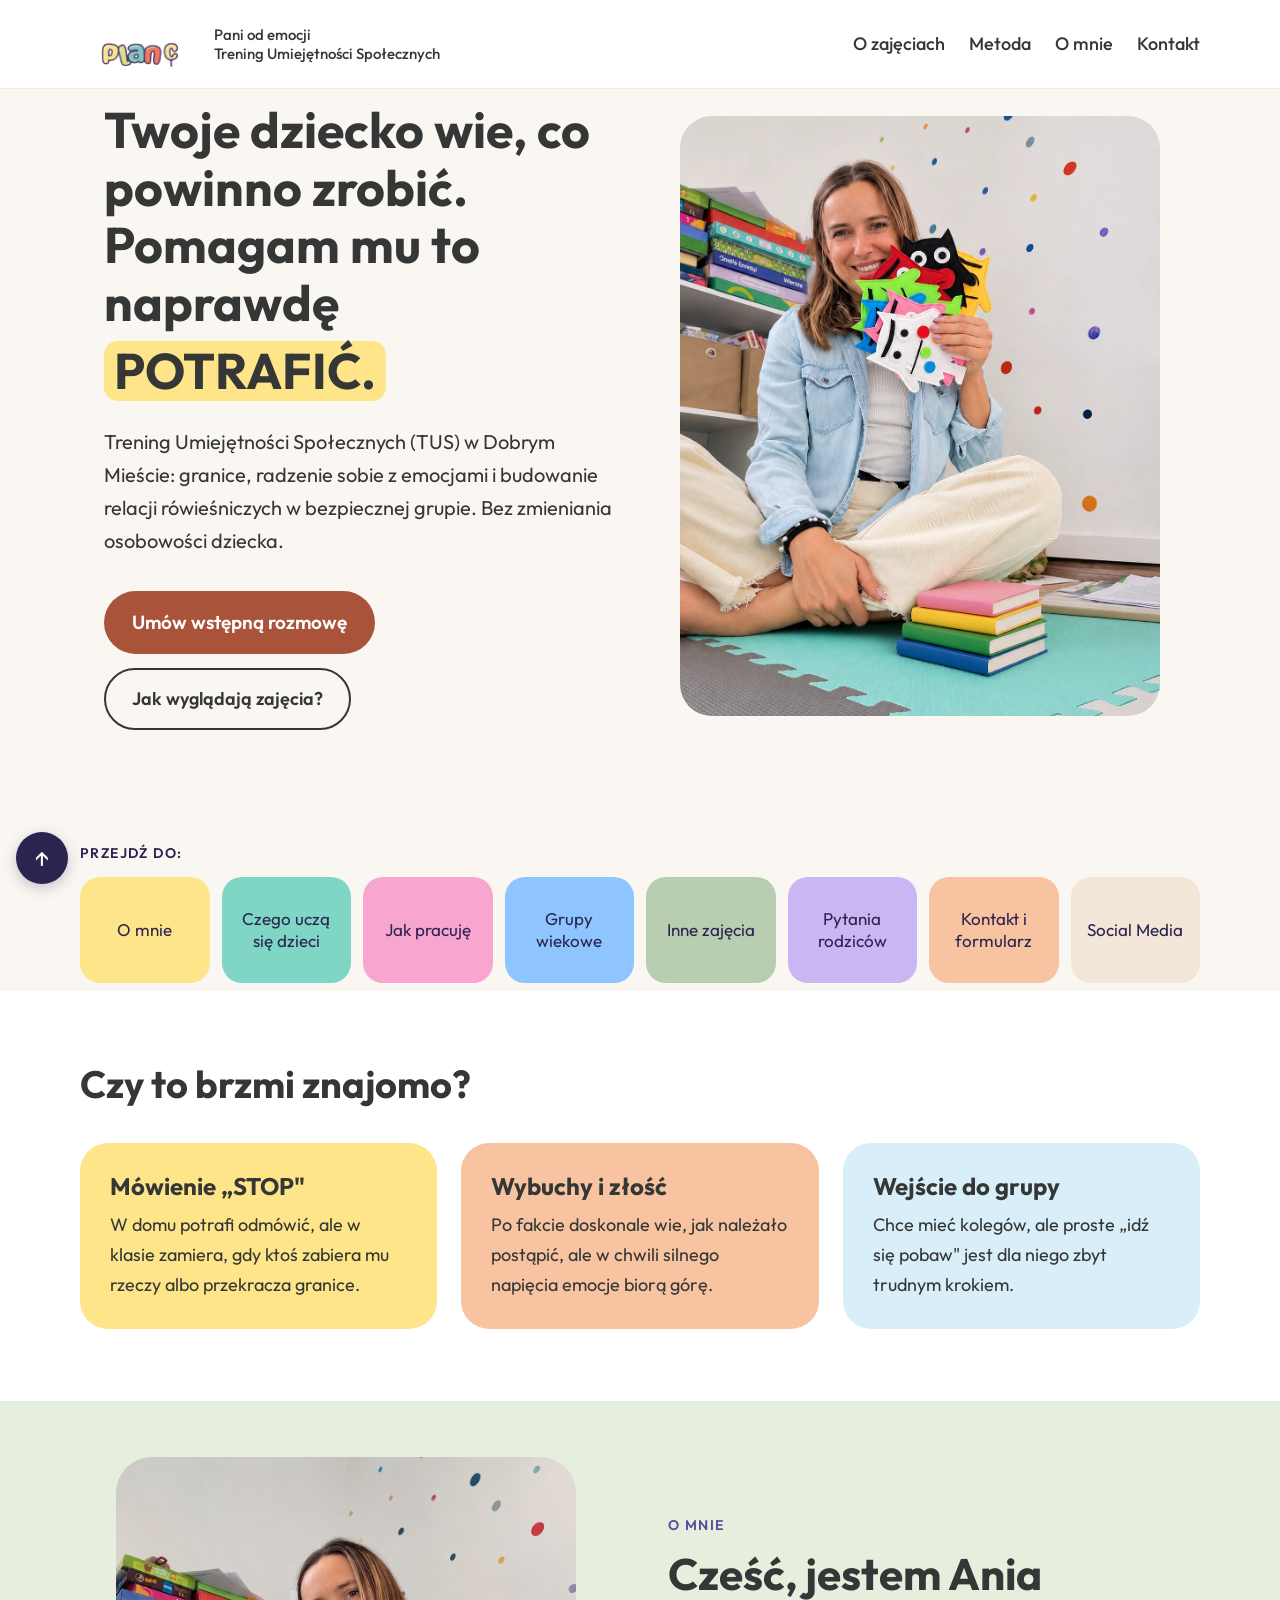
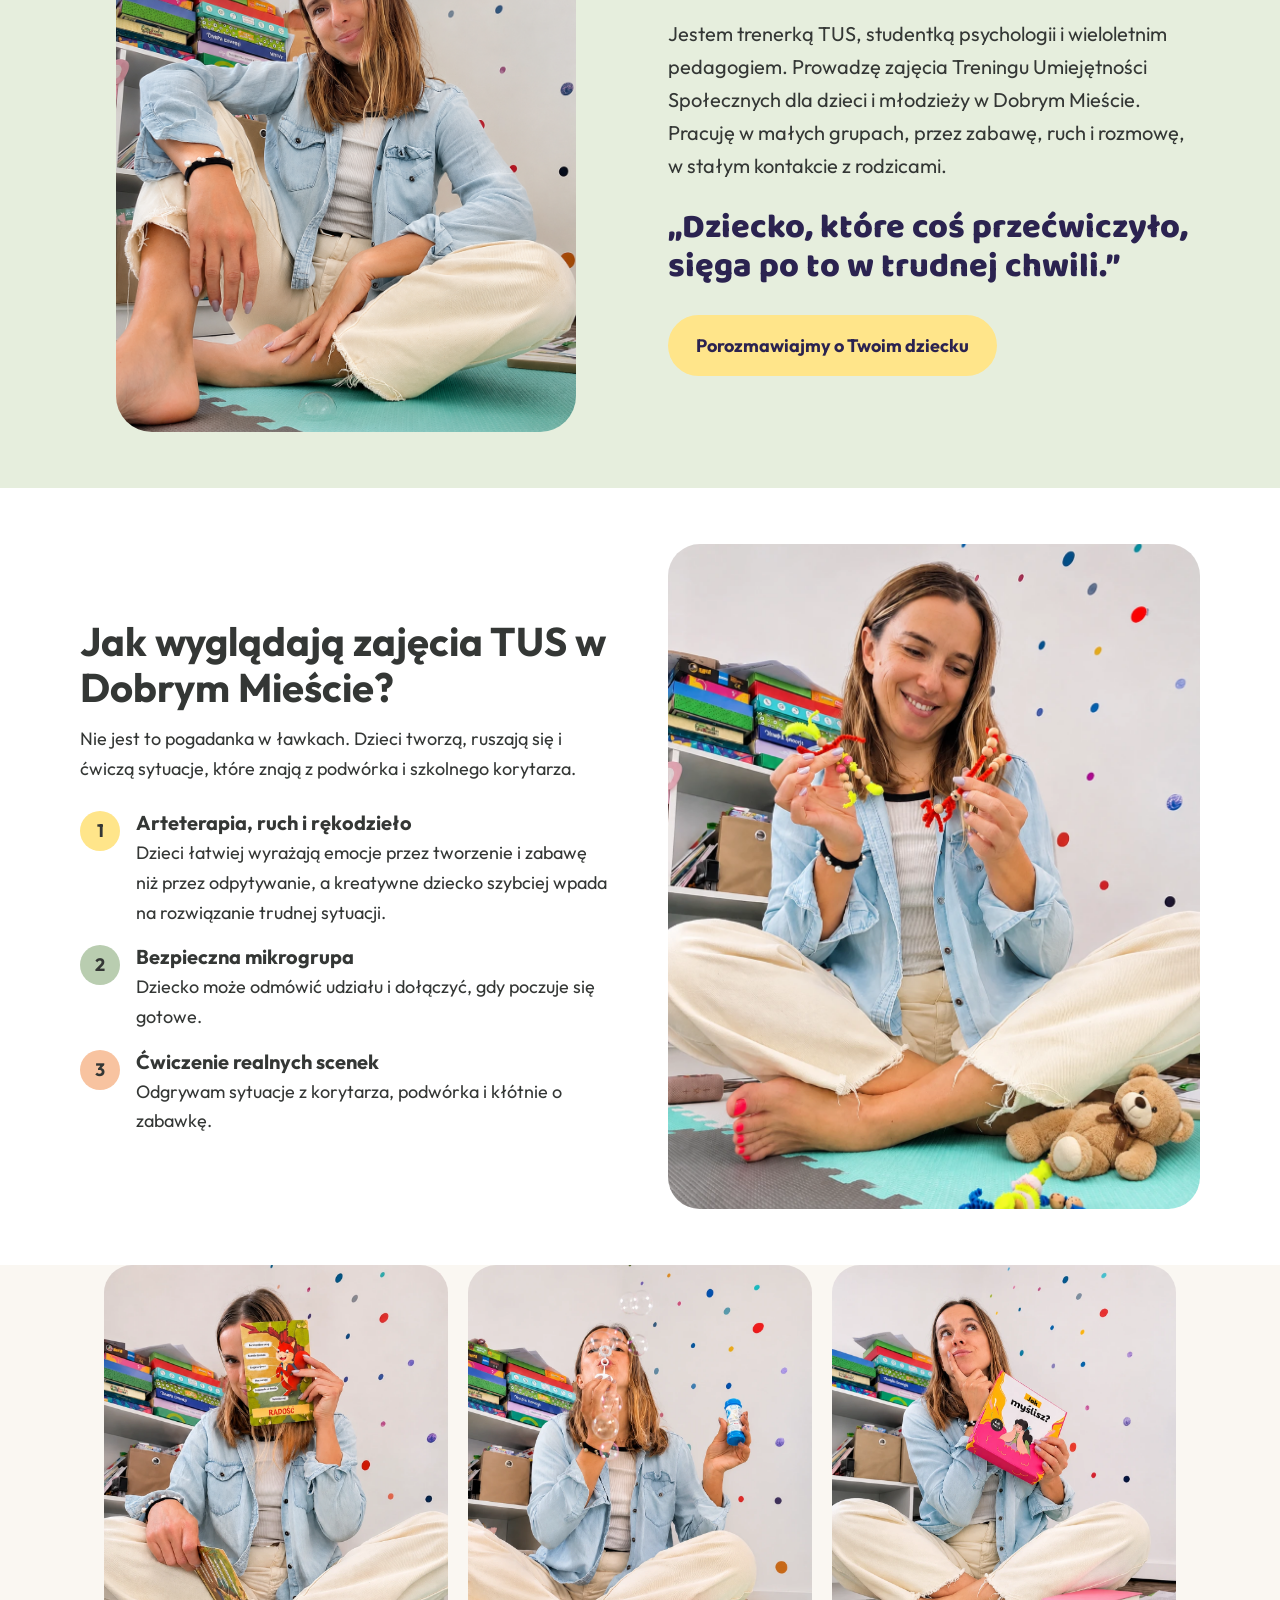
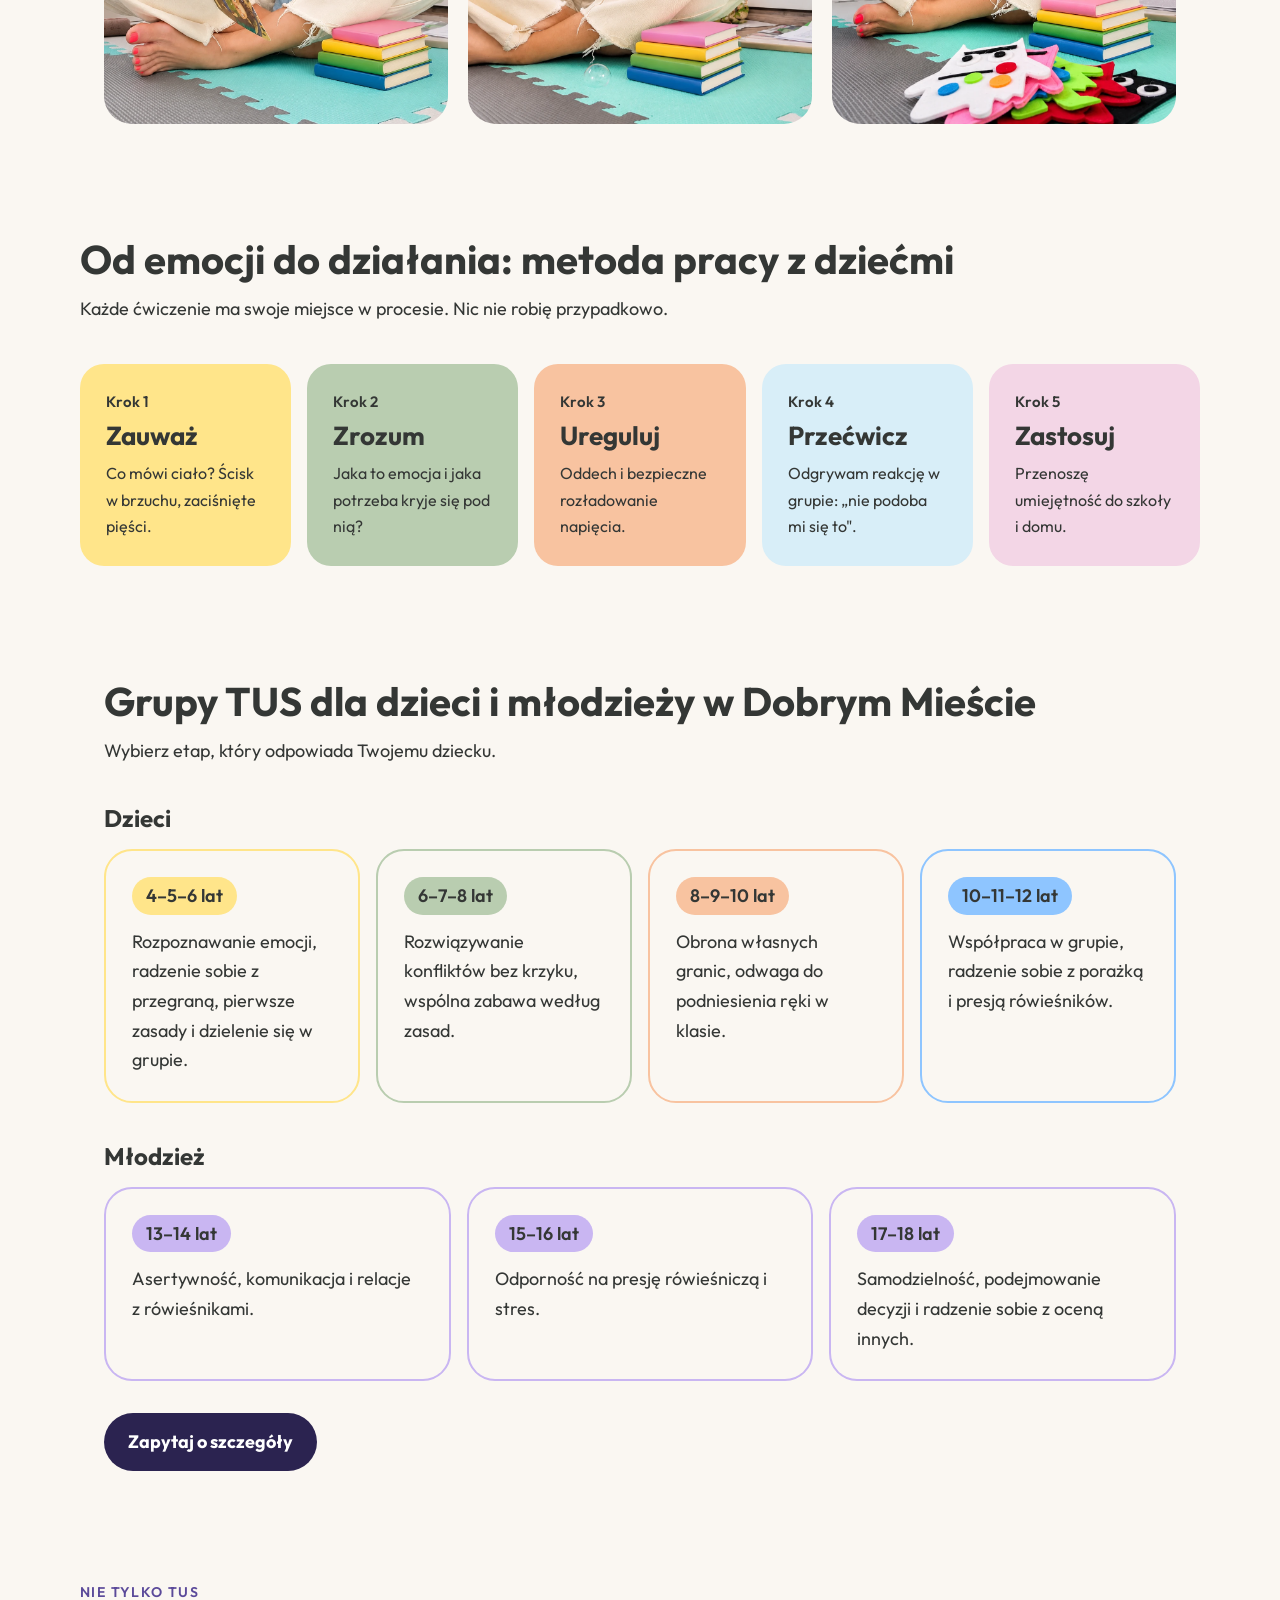
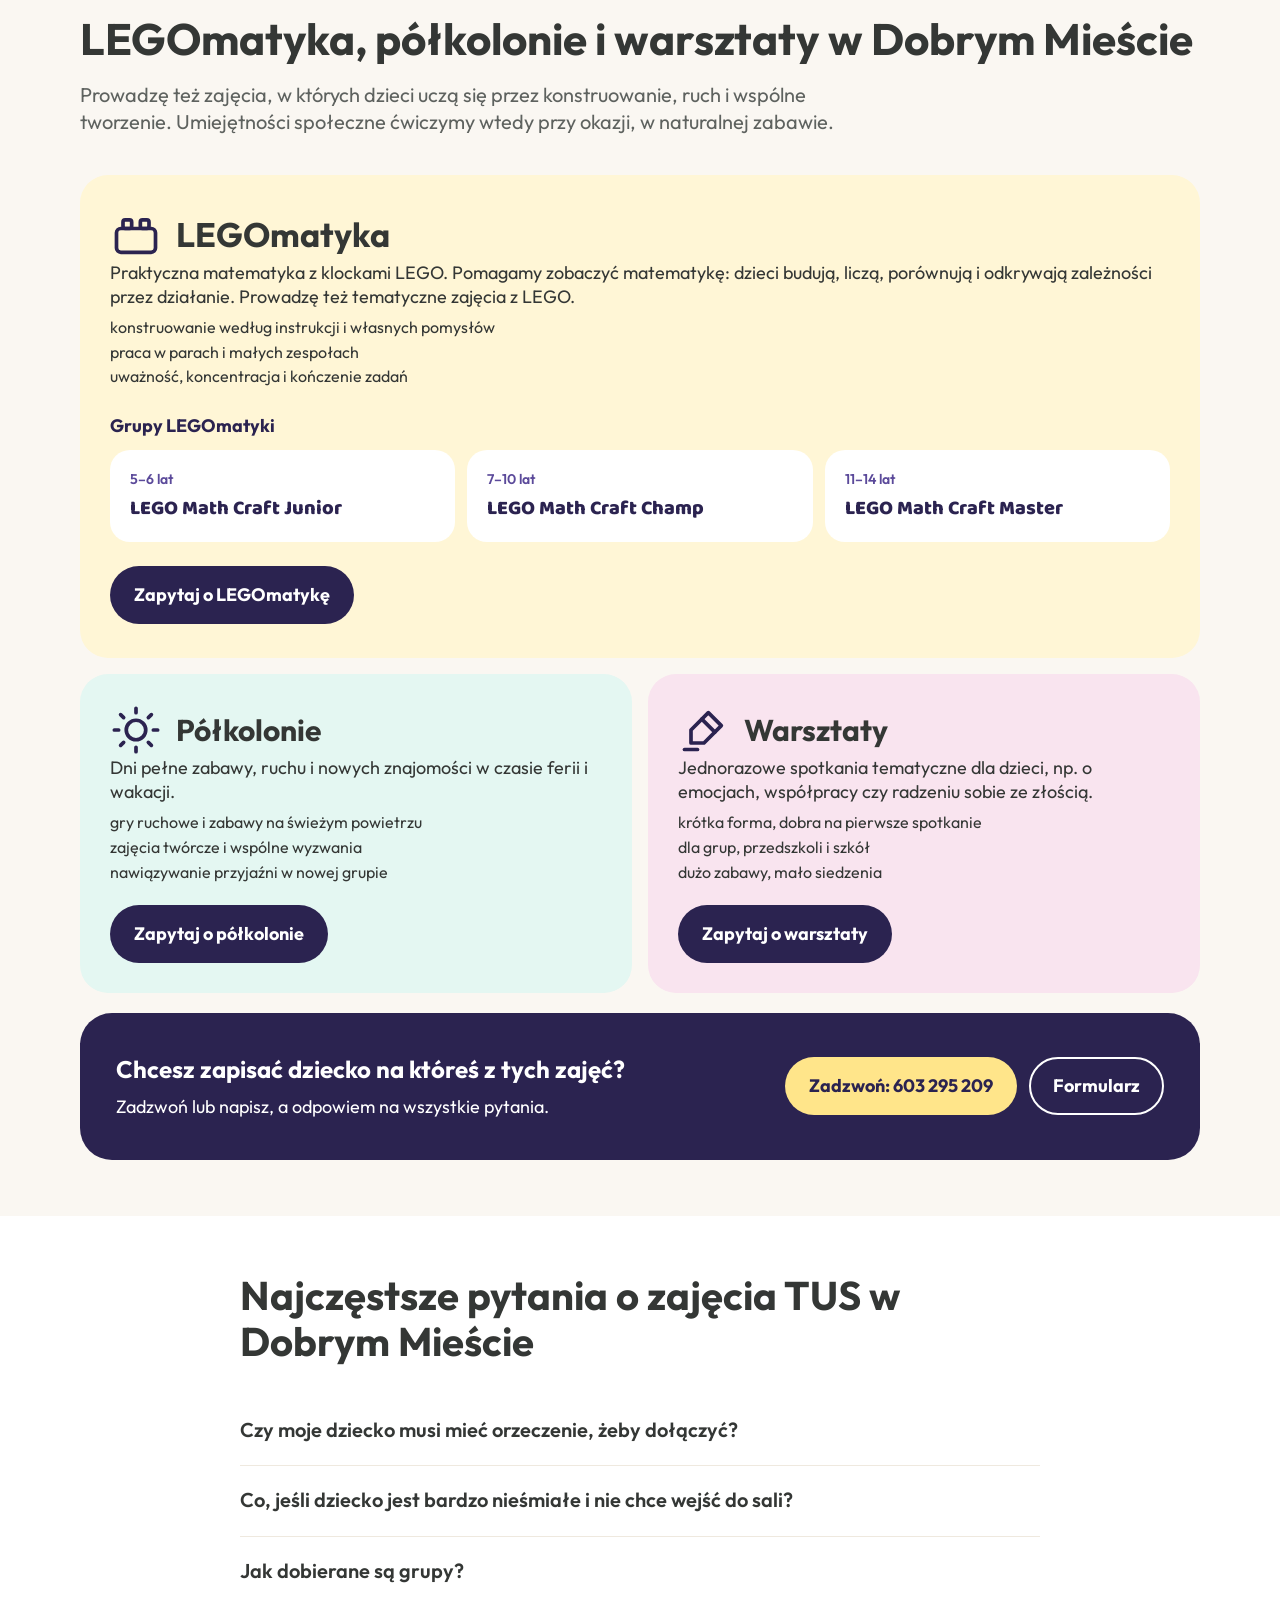
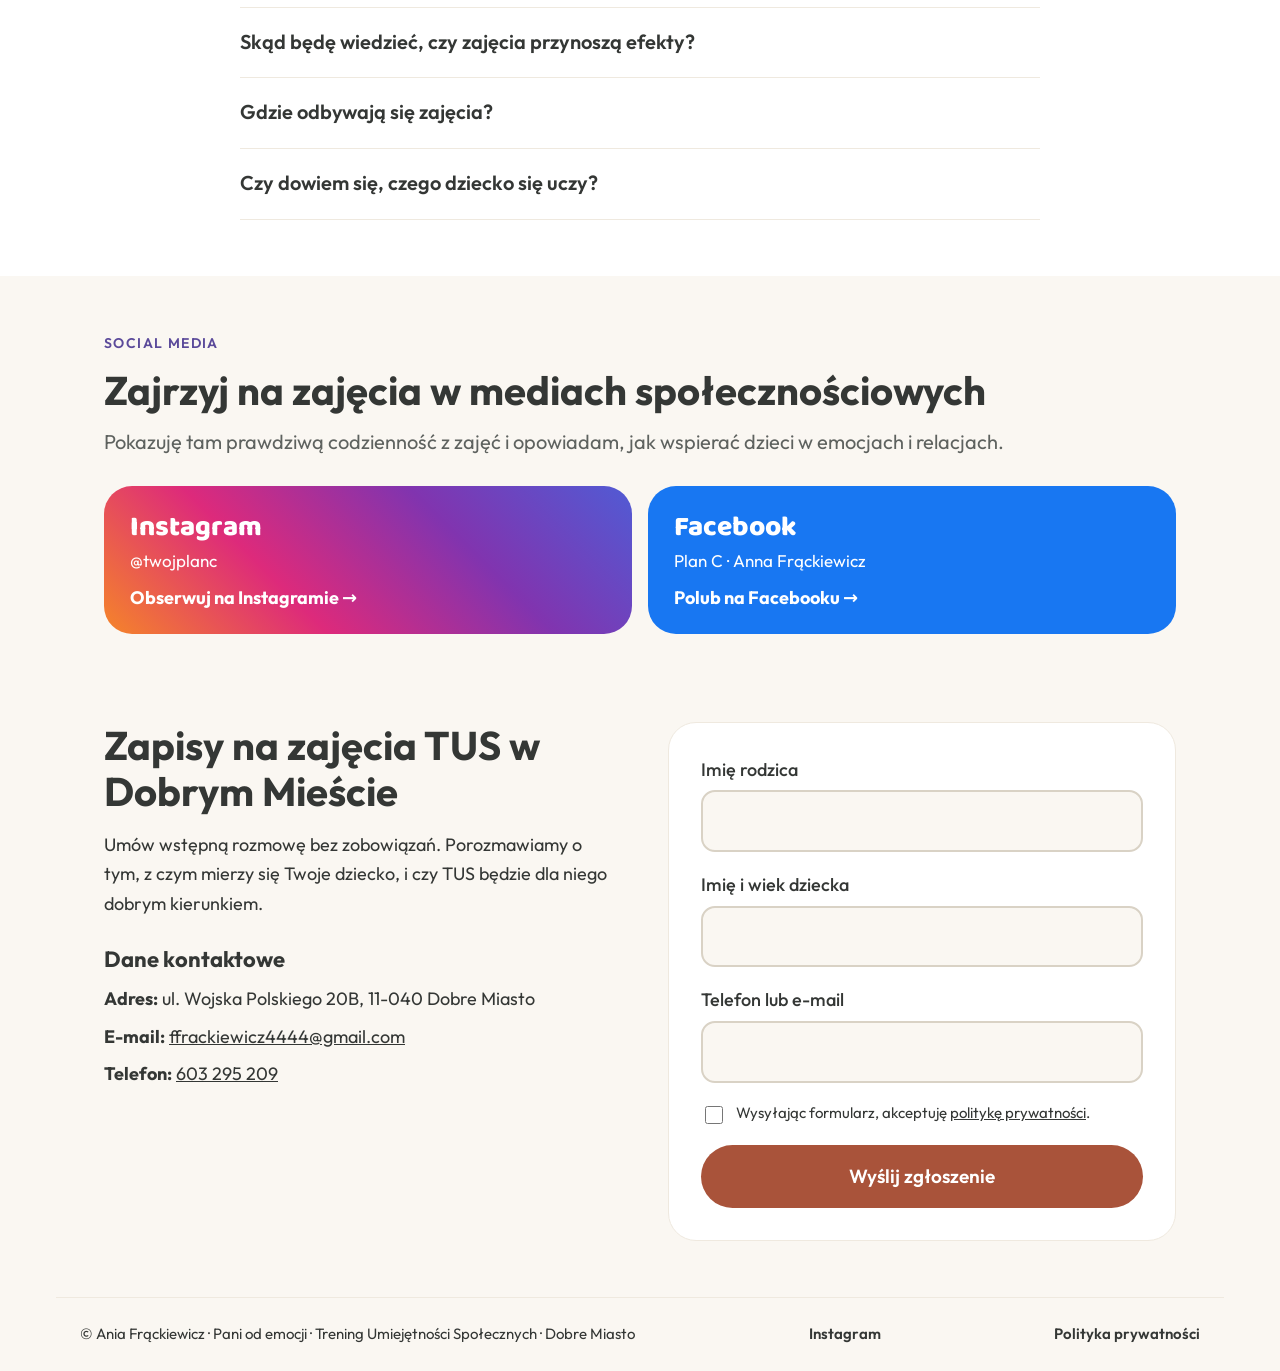
==== commit af9abeec: "Usunięto logo i podpis wykonawcy ze stopki (zostają tylko w PDF) Co-Authored-By: Claude Haiku 5.5 <n" ====
--- a/index.html
+++ b/index.html
@@ -369,7 +369,6 @@
   <span>© Ania Frąckiewicz · Pani od emocji · Trening Umiejętności Społecznych · Dobre Miasto</span>
   <a href="https://www.instagram.com/twojplanc/" style="text-decoration:none;font-weight:600">Instagram</a>
   <a href="polityka-prywatnosci.html" style="text-decoration:none;font-weight:600">Polityka prywatności</a>
-  <div style="display:flex;align-items:center;gap:10px;font-size:14px"><img src="logo/osa-z-korona.svg" alt="Logo: osa z koroną" style="height:44px;width:auto"><span>Strona wykonana przez Adriannę Szyszko</span></div>
 </footer>
 
 <a href="#top" aria-label="Wróć na górę strony" style="display:flex;align-items:center;justify-content:center;text-decoration:none;position:fixed;left:max(16px,env(safe-area-inset-left,0px));bottom:max(16px,env(safe-area-inset-bottom,0px));z-index:50;width:52px;height:52px;border-radius:50%;border:none;background:#2B2350;color:#FFFFFF;font-size:24px;line-height:1;cursor:pointer;box-shadow:0 4px 14px rgba(43,35,80,0.25)">↑</a>
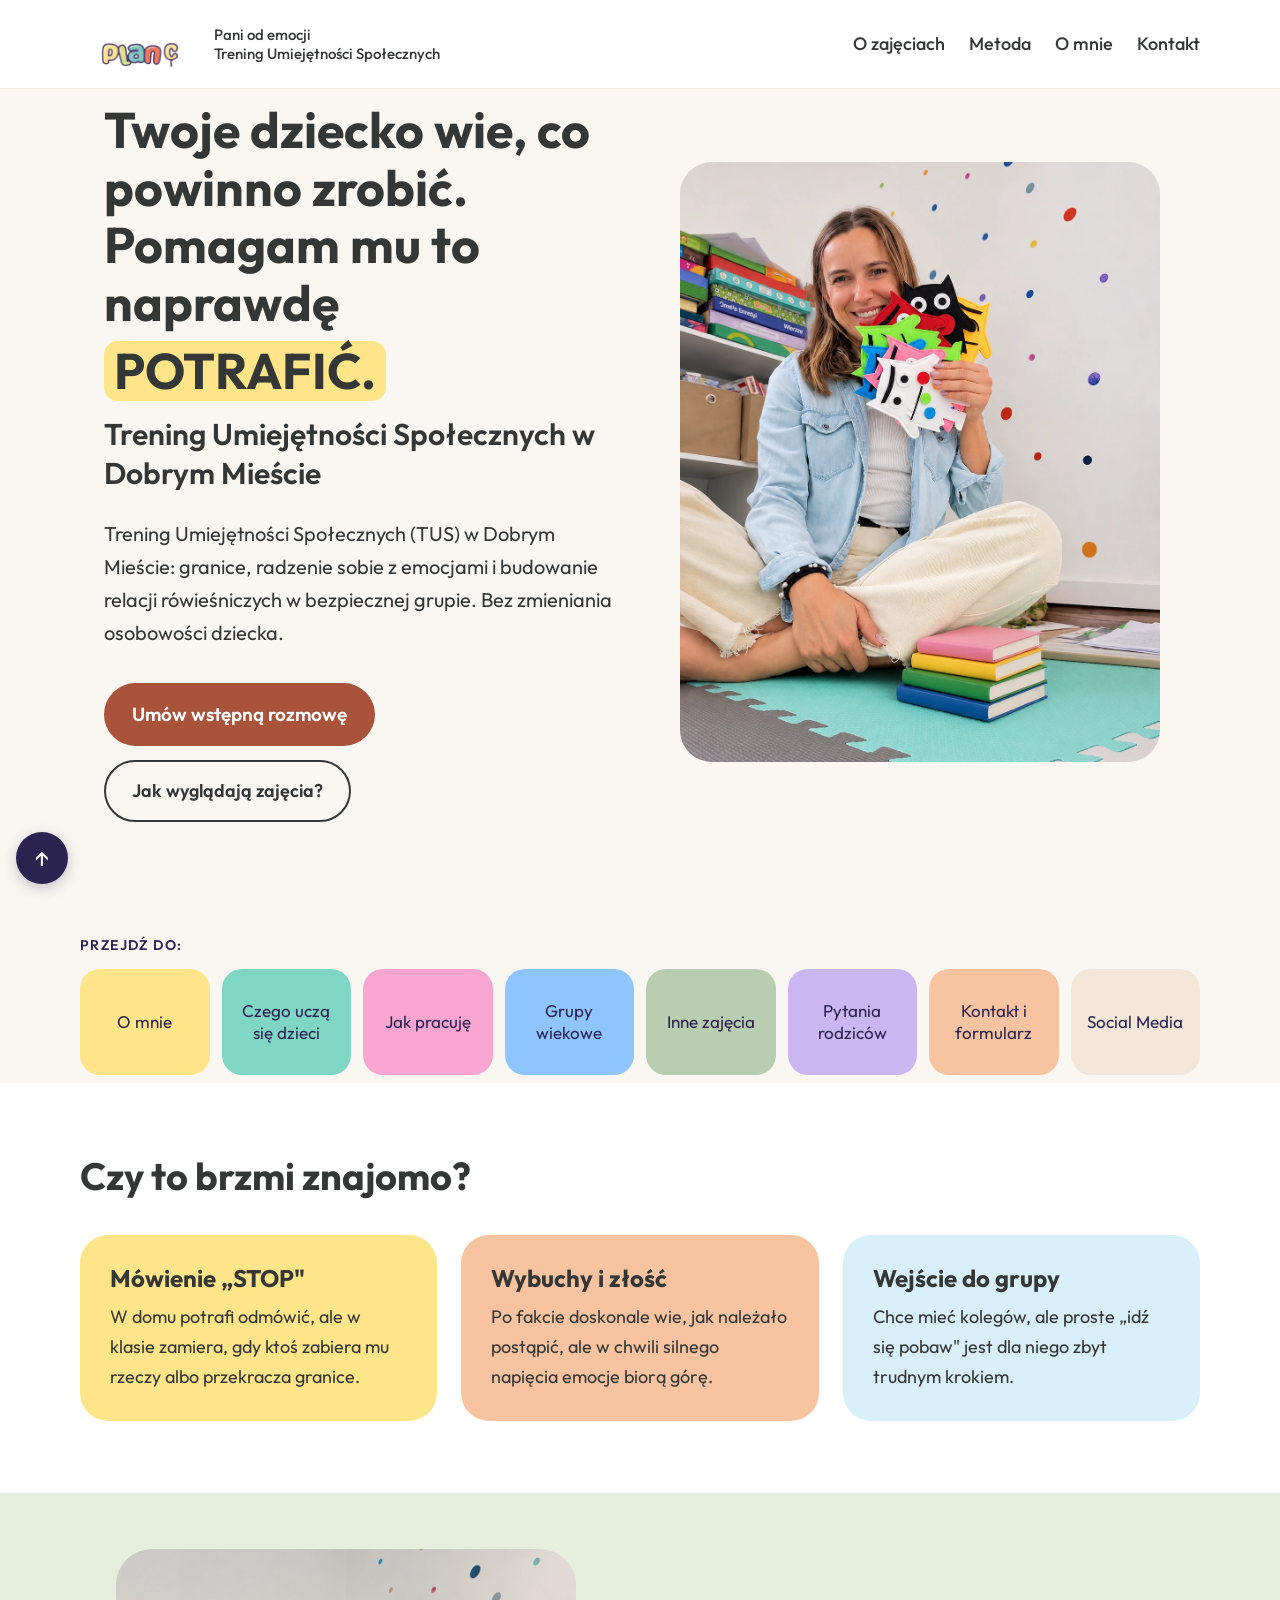
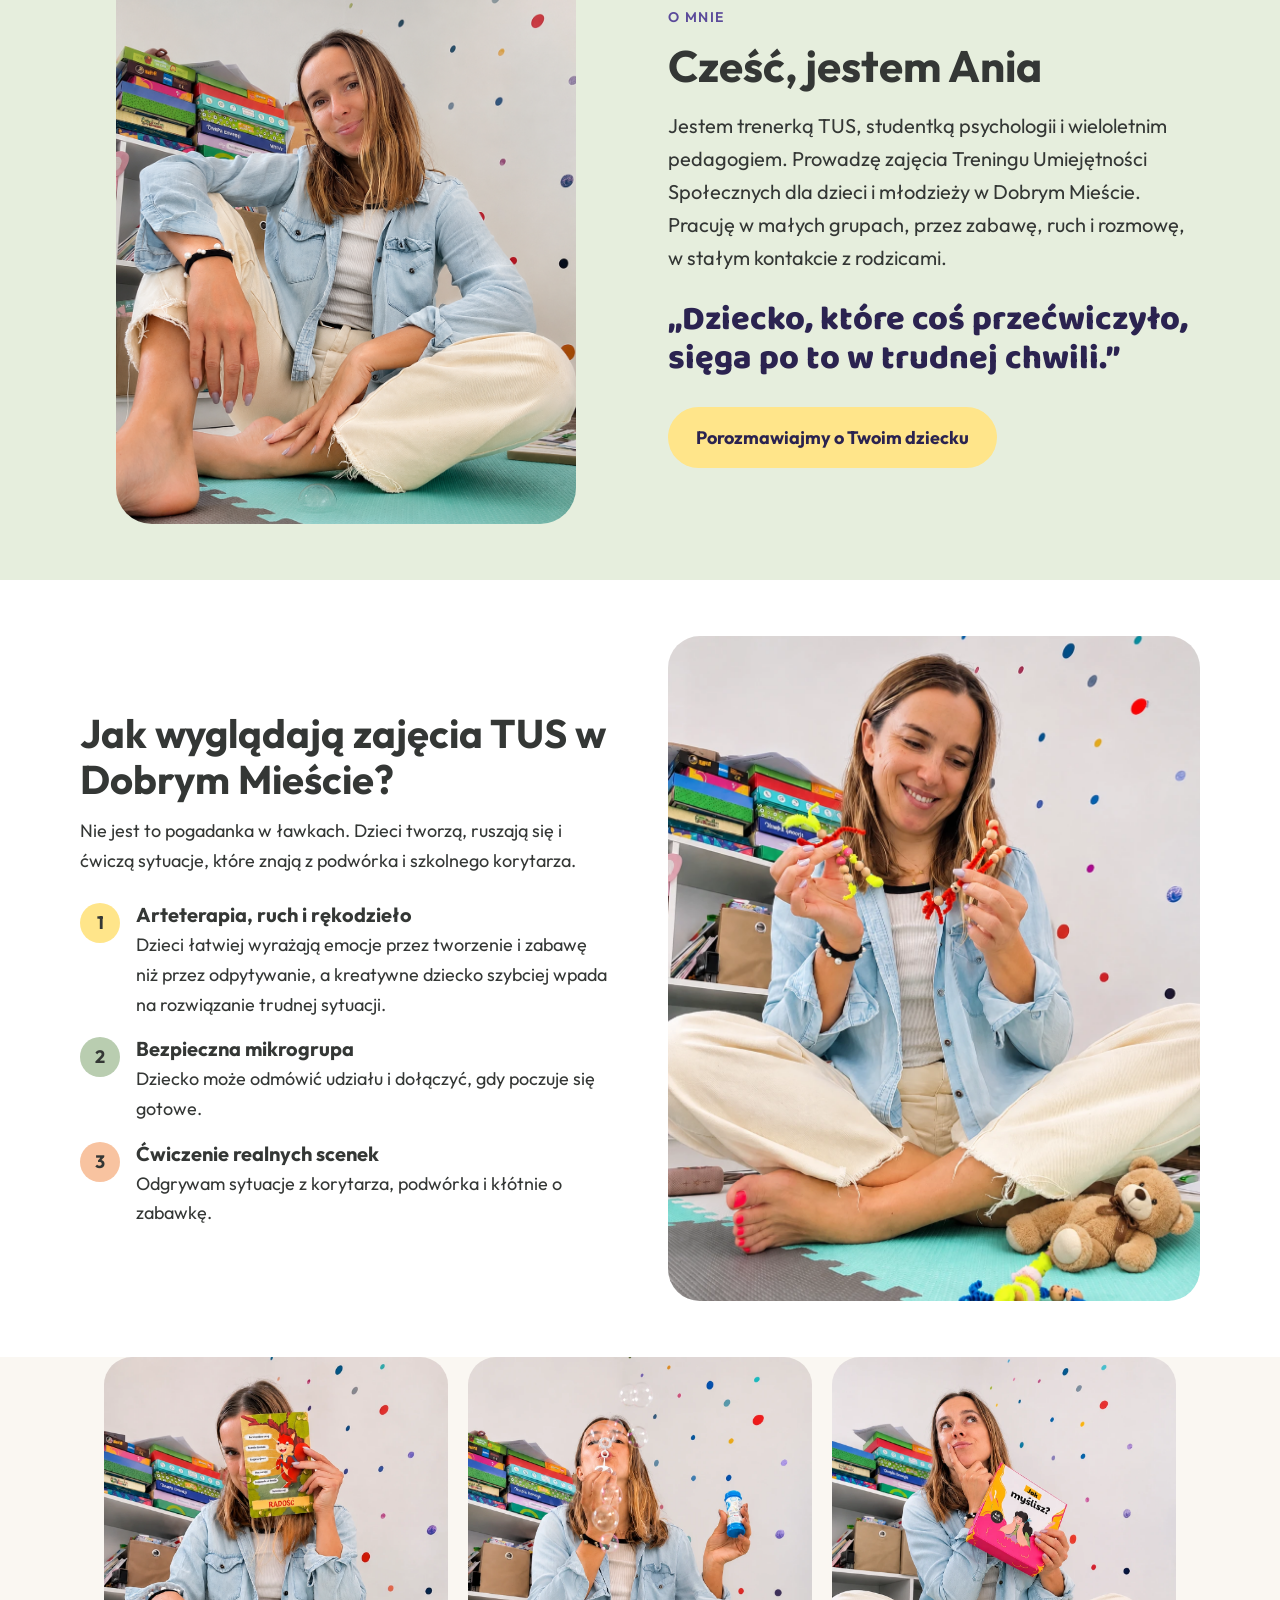
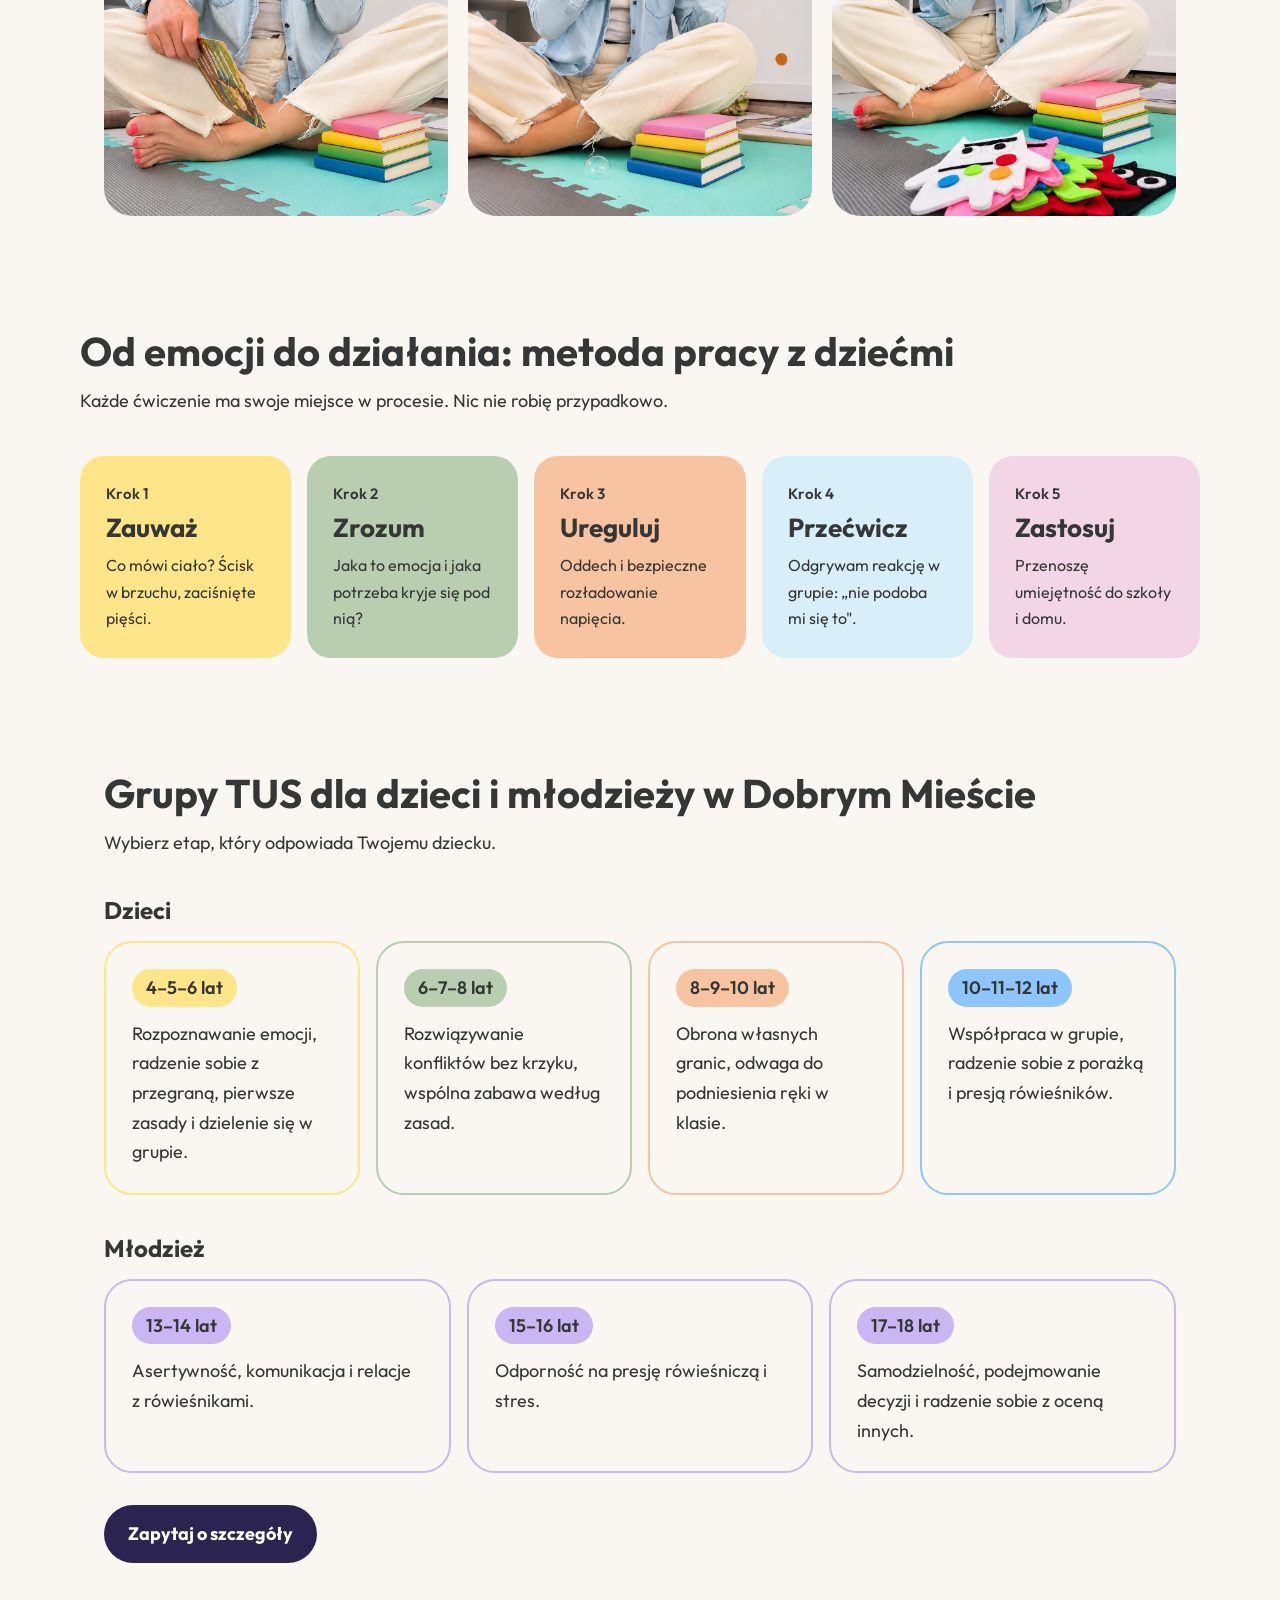
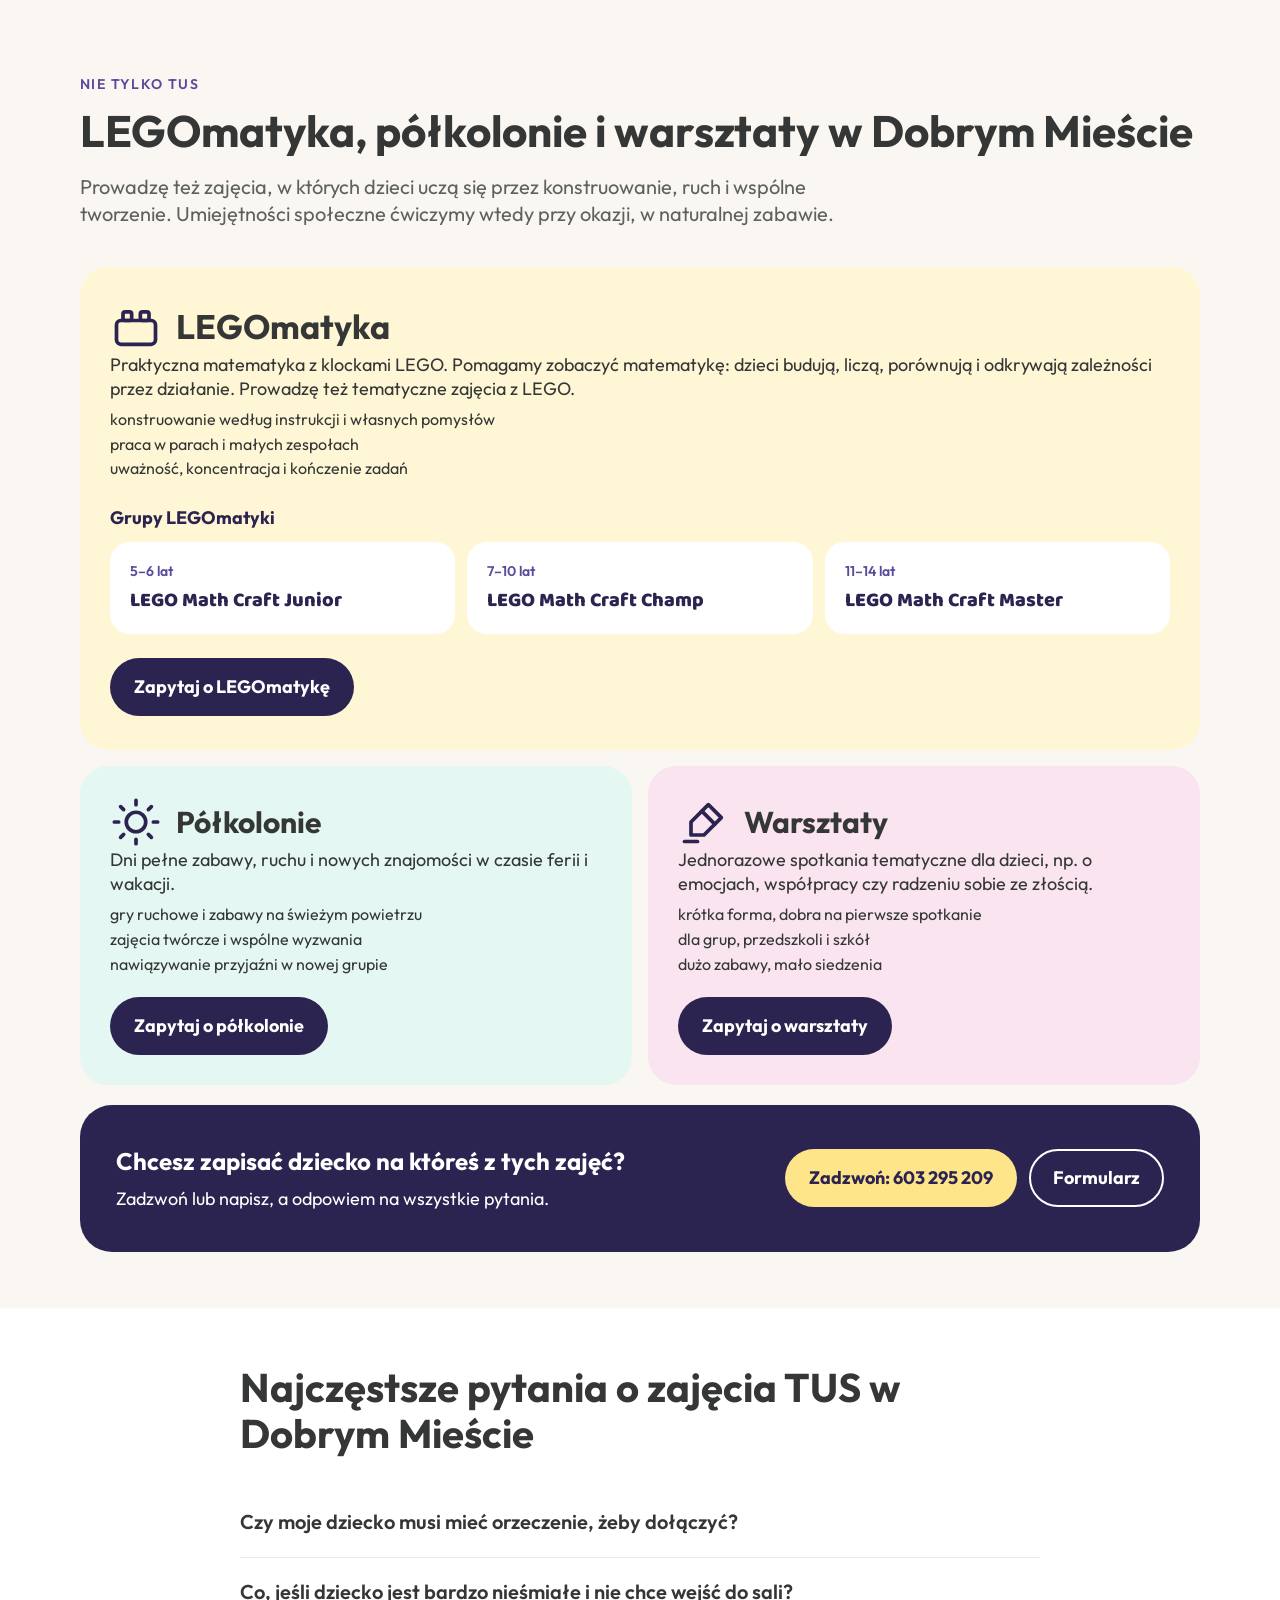
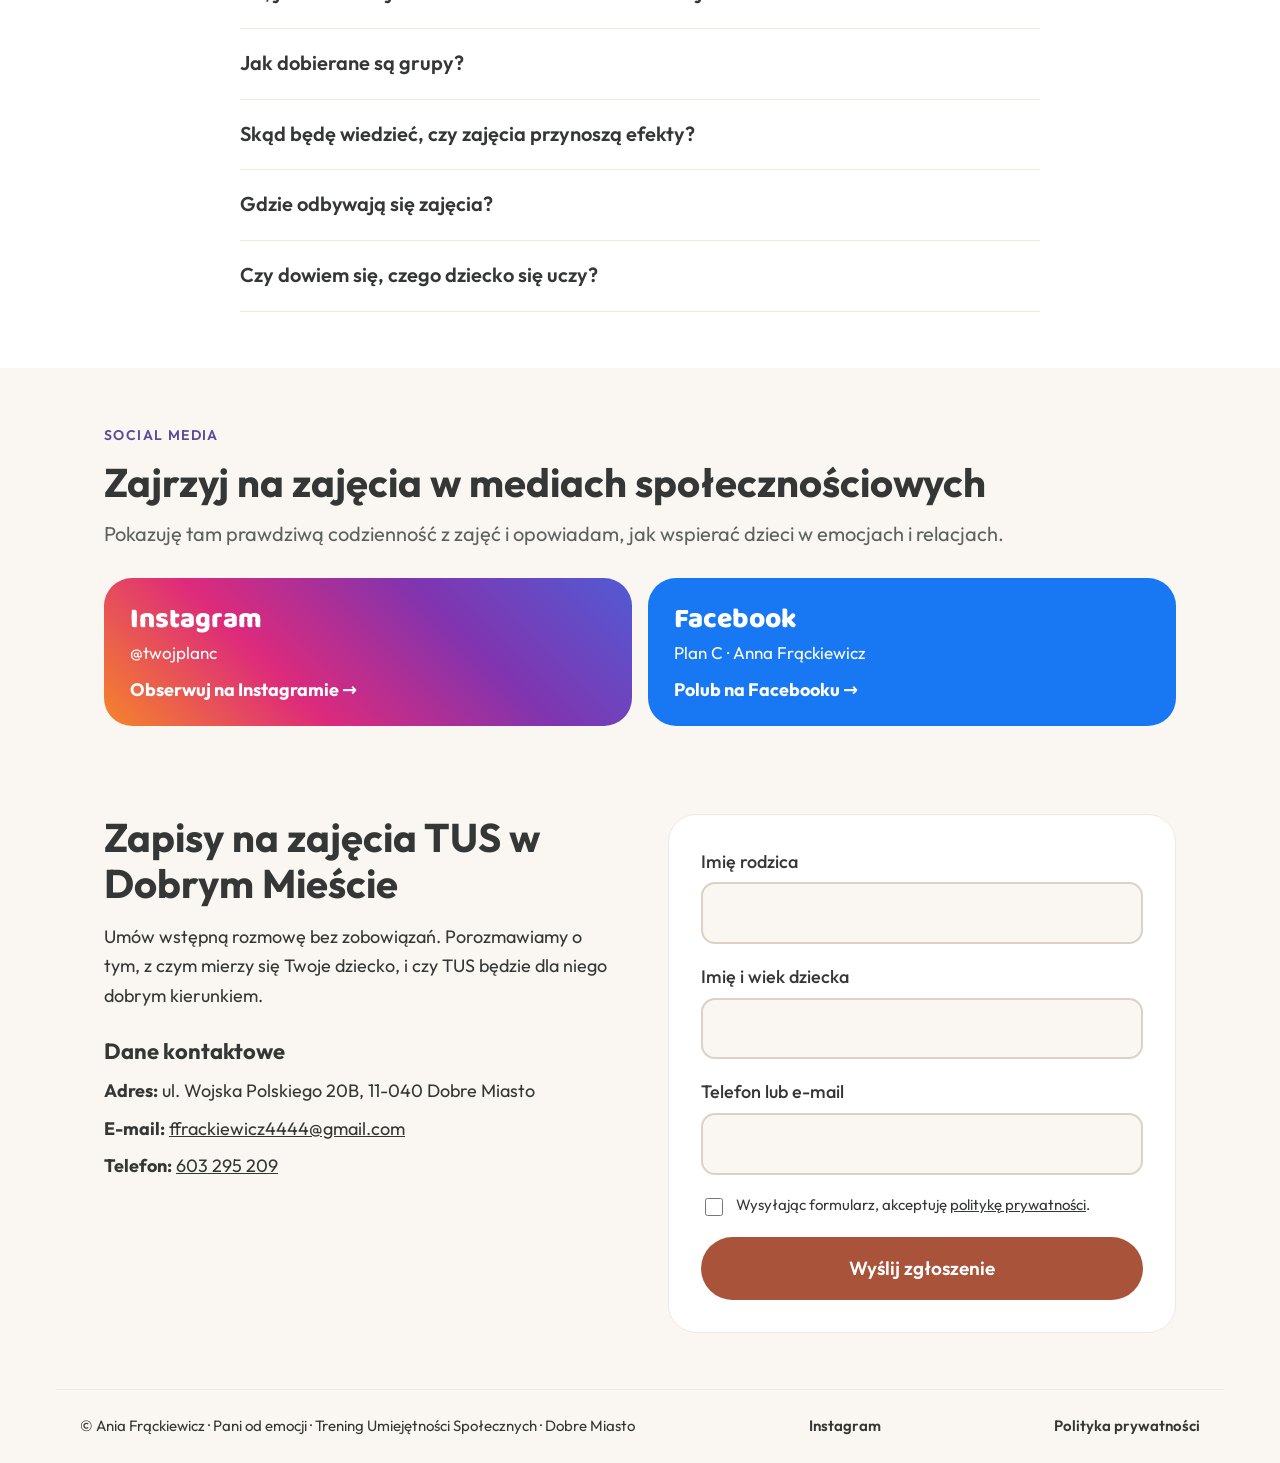
==== commit b64e532f: "SEO: fraza usługi i miasta w nagłówku H1 oraz w odpowiedzi FAQ o miejscu zajęć Co-Authored-By: Claud" ====
--- a/index.html
+++ b/index.html
@@ -79,7 +79,7 @@
 <!-- HERO -->
 <section id="hero" style="max-width:1120px;margin:0 auto;padding:12px 24px 72px;display:grid;grid-template-columns:repeat(auto-fit,minmax(300px,1fr));gap:48px;align-items:center">
   <div class="hero-text">
-        <h1 style="font-size:clamp(32px,9vw,50px)">Twoje dziecko wie, co powinno zrobić. Pomagam mu to naprawdę <span style="background:#FFE58A;padding:0 10px;border-radius:14px;display:inline-block;margin-top:10px;line-height:1.2">POTRAFIĆ.</span></h1>
+        <h1 style="font-size:clamp(32px,9vw,50px)">Twoje dziecko wie, co powinno zrobić. Pomagam mu to naprawdę <span style="background:#FFE58A;padding:0 10px;border-radius:14px;display:inline-block;margin-top:10px;line-height:1.2">POTRAFIĆ.</span><span style="display:block;font-size:0.6em;font-weight:600;line-height:1.3;margin-top:14px">Trening Umiejętności Społecznych w Dobrym Mieście</span></h1>
     <p class="hero-lead" style="font-size:20px;margin:24px 0 34px;max-width:540px">Trening Umiejętności Społecznych (TUS) w Dobrym Mieście: granice, radzenie sobie z emocjami i budowanie relacji rówieśniczych w bezpiecznej grupie. Bez zmieniania osobowości dziecka.</p>
     <div style="display:flex;flex-wrap:wrap;gap:14px">
       <a href="#kontakt" style="text-decoration:none;background:#A9533A;color:#FFFFFF;font-weight:600;font-size:19px;padding:16px 28px;border-radius:999px">Umów wstępną rozmowę</a>
@@ -312,7 +312,7 @@
     </details>
       <details style="border-bottom:1px solid #EFE9DF;padding:20px 0">
         <summary><h3 style="font-size:20px;font-weight:600;display:inline">Gdzie odbywają się zajęcia?</h3></summary>
-        <p style="margin:12px 0 0">Zajęcia odbywają się w Dobrym Mieście, przy ul. Wojska Polskiego 20B. Zapraszam też dzieci z okolicznych miejscowości.</p>
+        <p style="margin:12px 0 0">Zajęcia dla dzieci w Dobrym Mieście odbywają się przy ul. Wojska Polskiego 20B. Zapraszam też dzieci z okolicznych miejscowości.</p>
       </details>
       <details style="border-bottom:1px solid #EFE9DF;padding:20px 0">
         <summary><h3 style="font-size:20px;font-weight:600;display:inline">Czy dowiem się, czego dziecko się uczy?</h3></summary>
